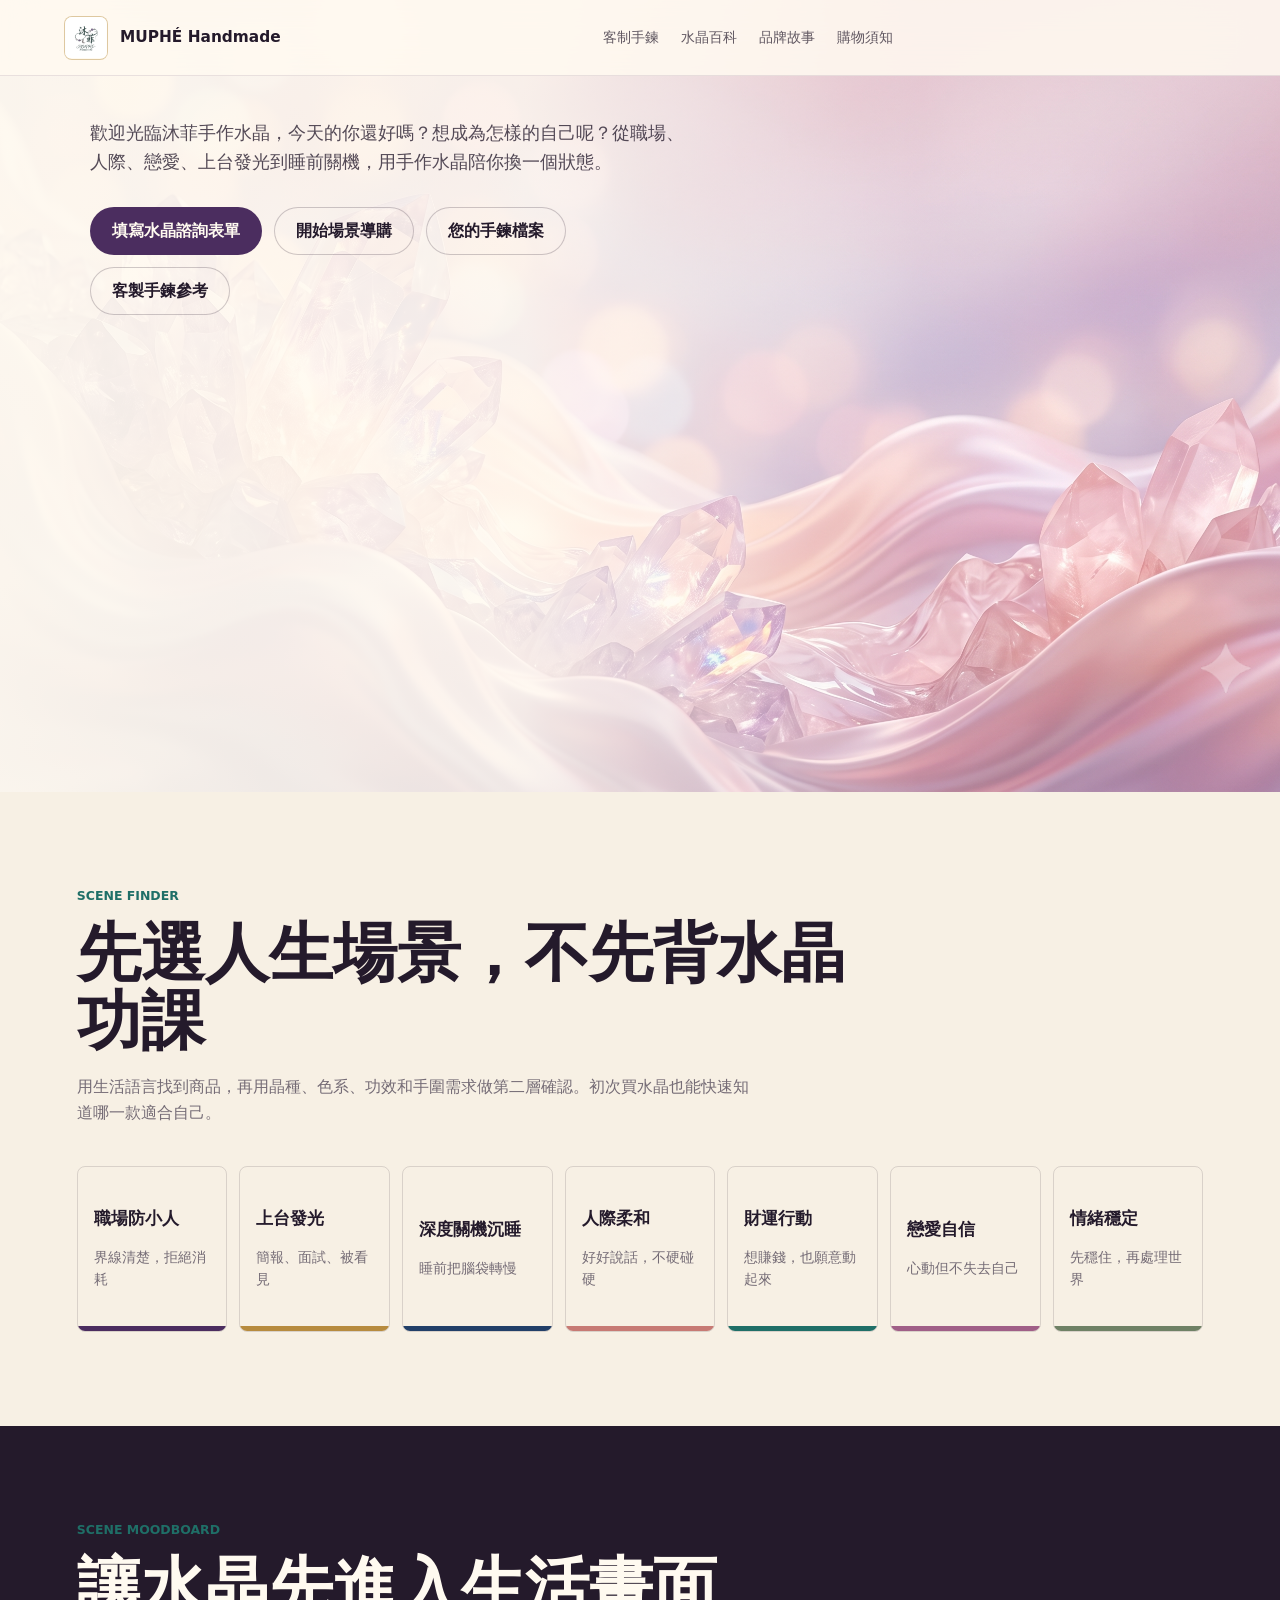
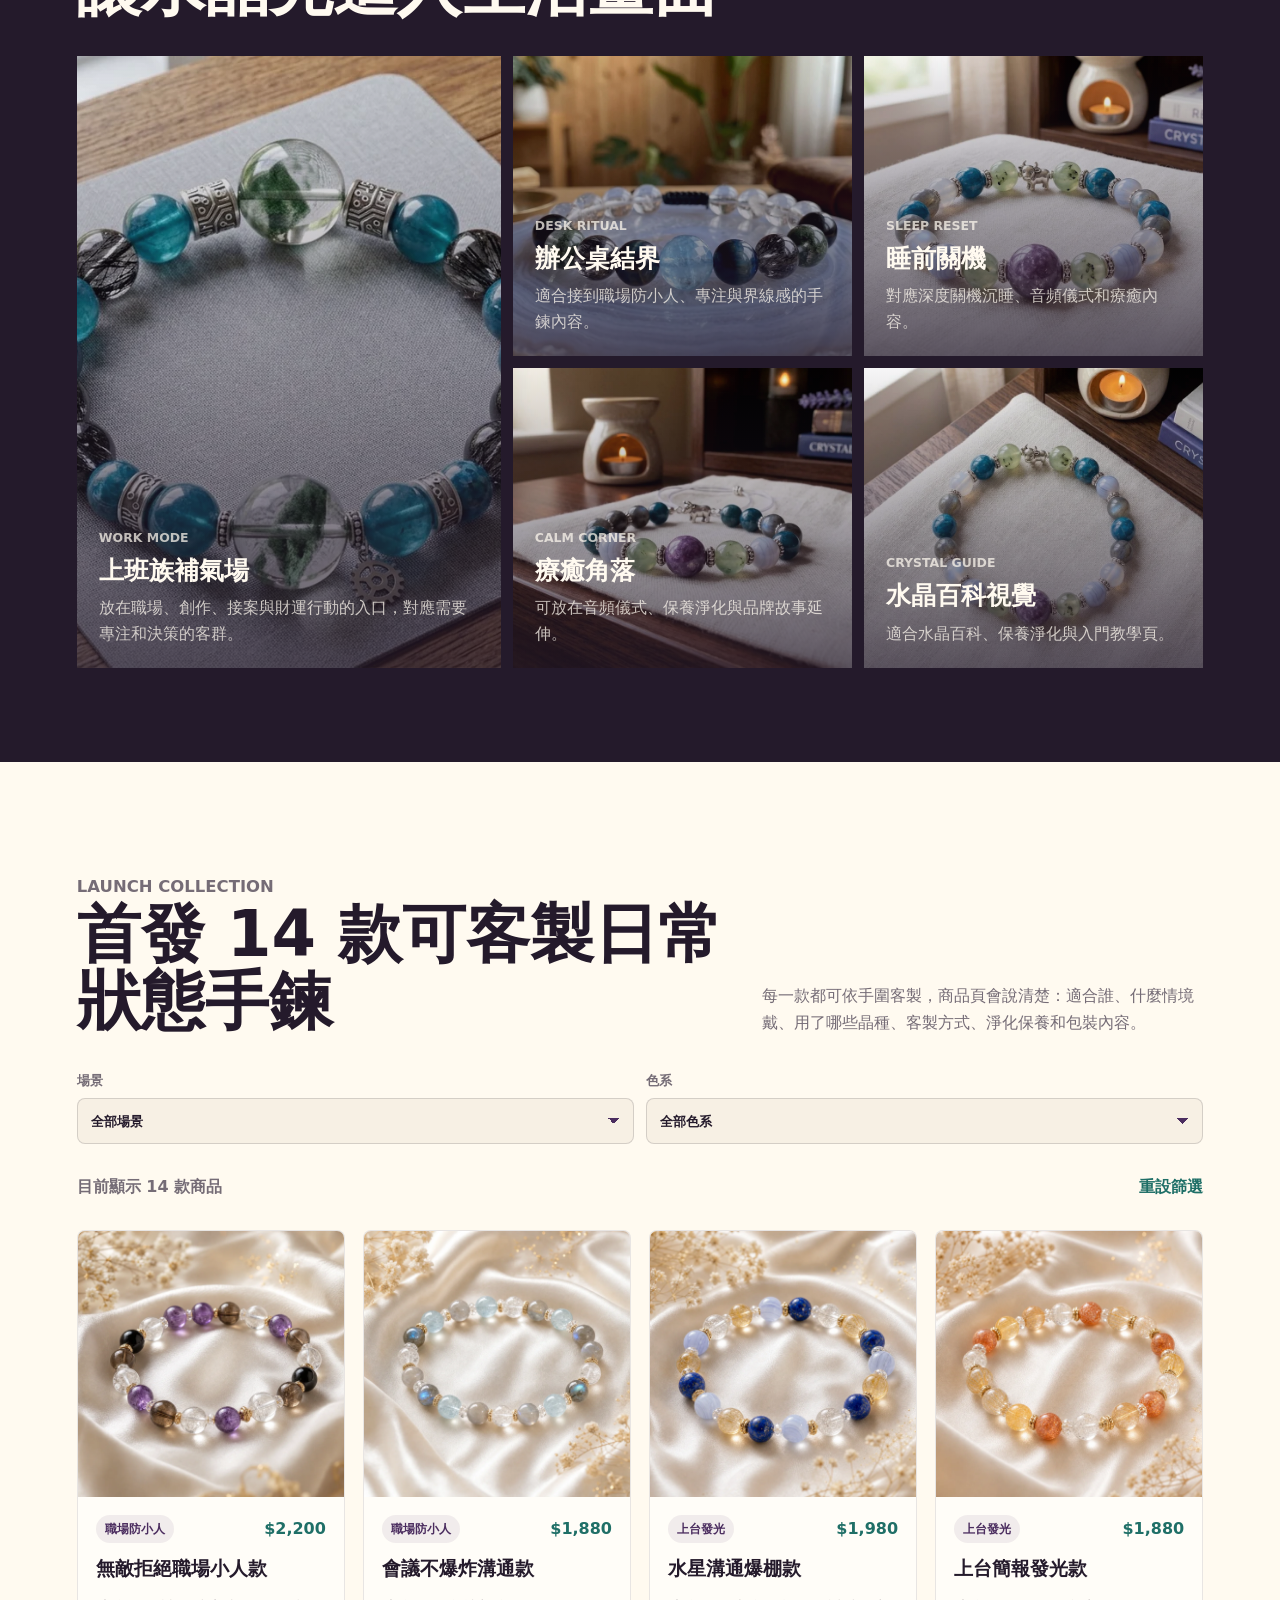
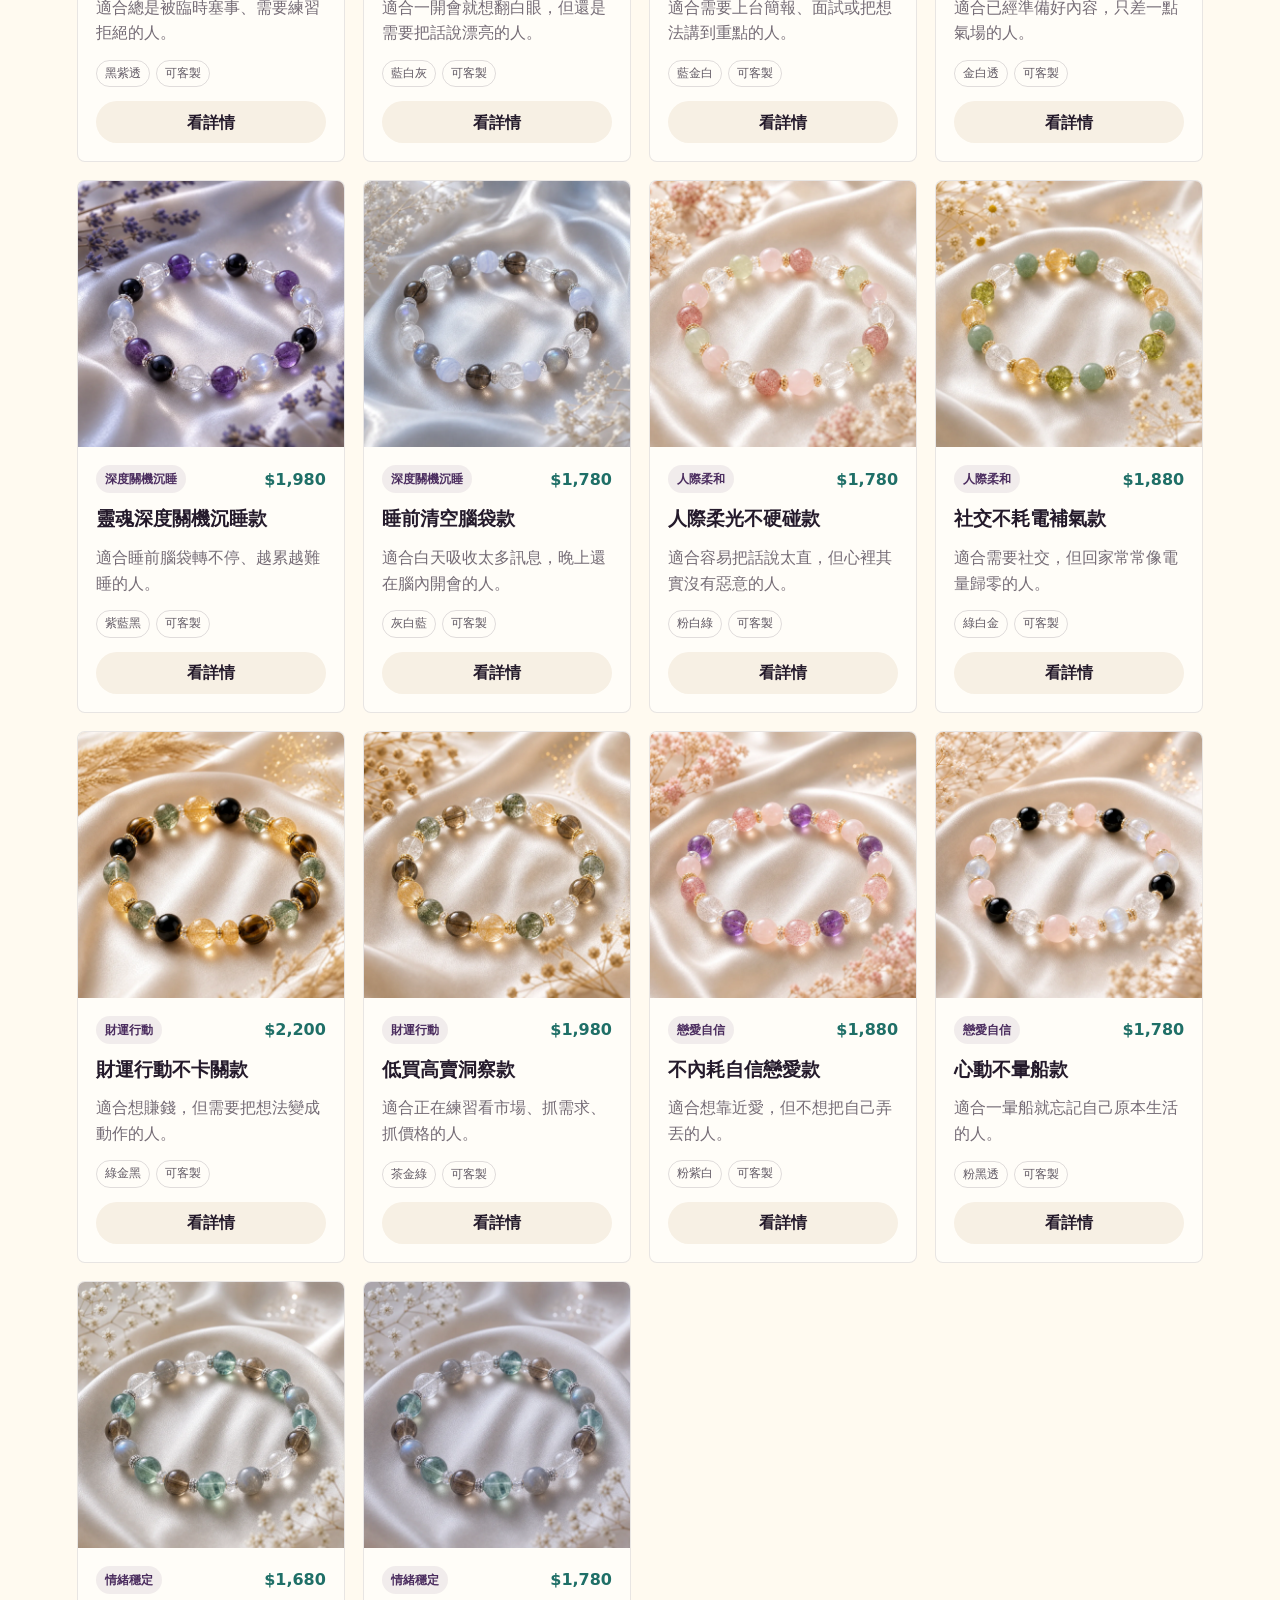
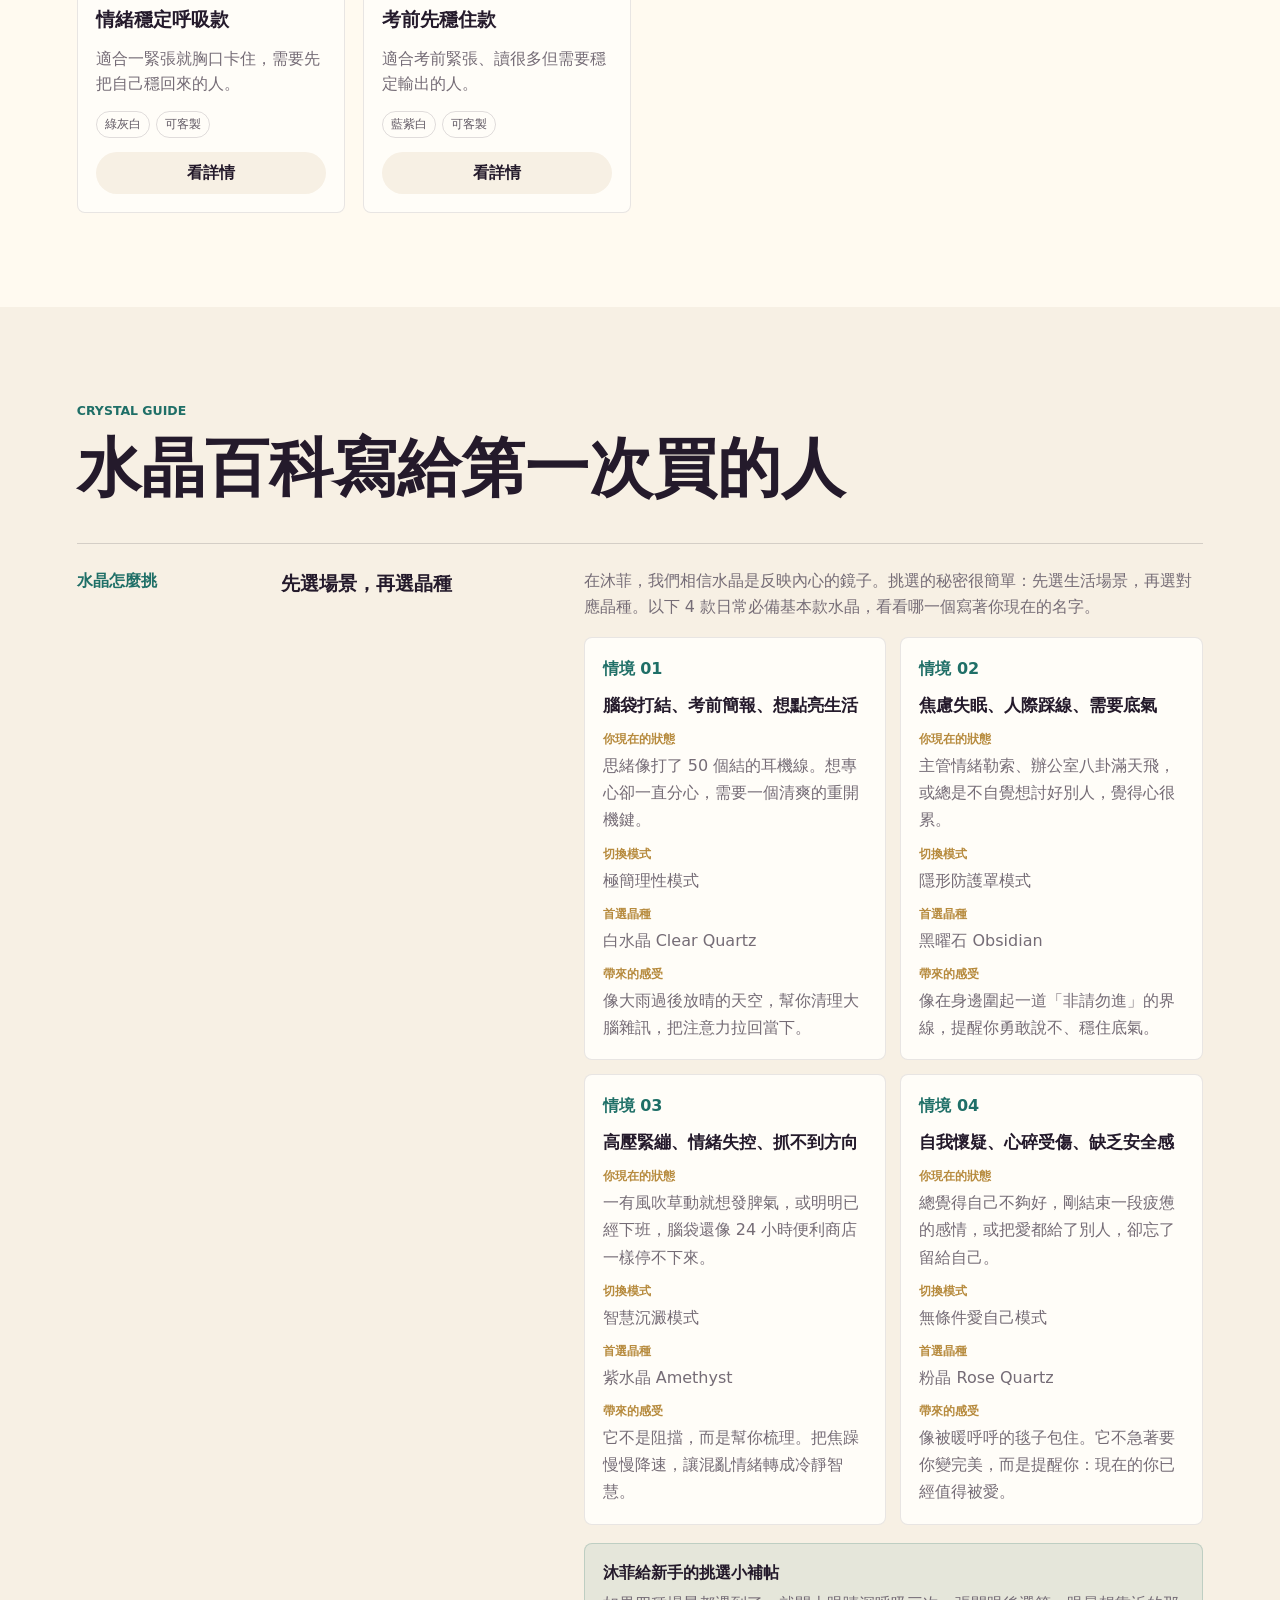
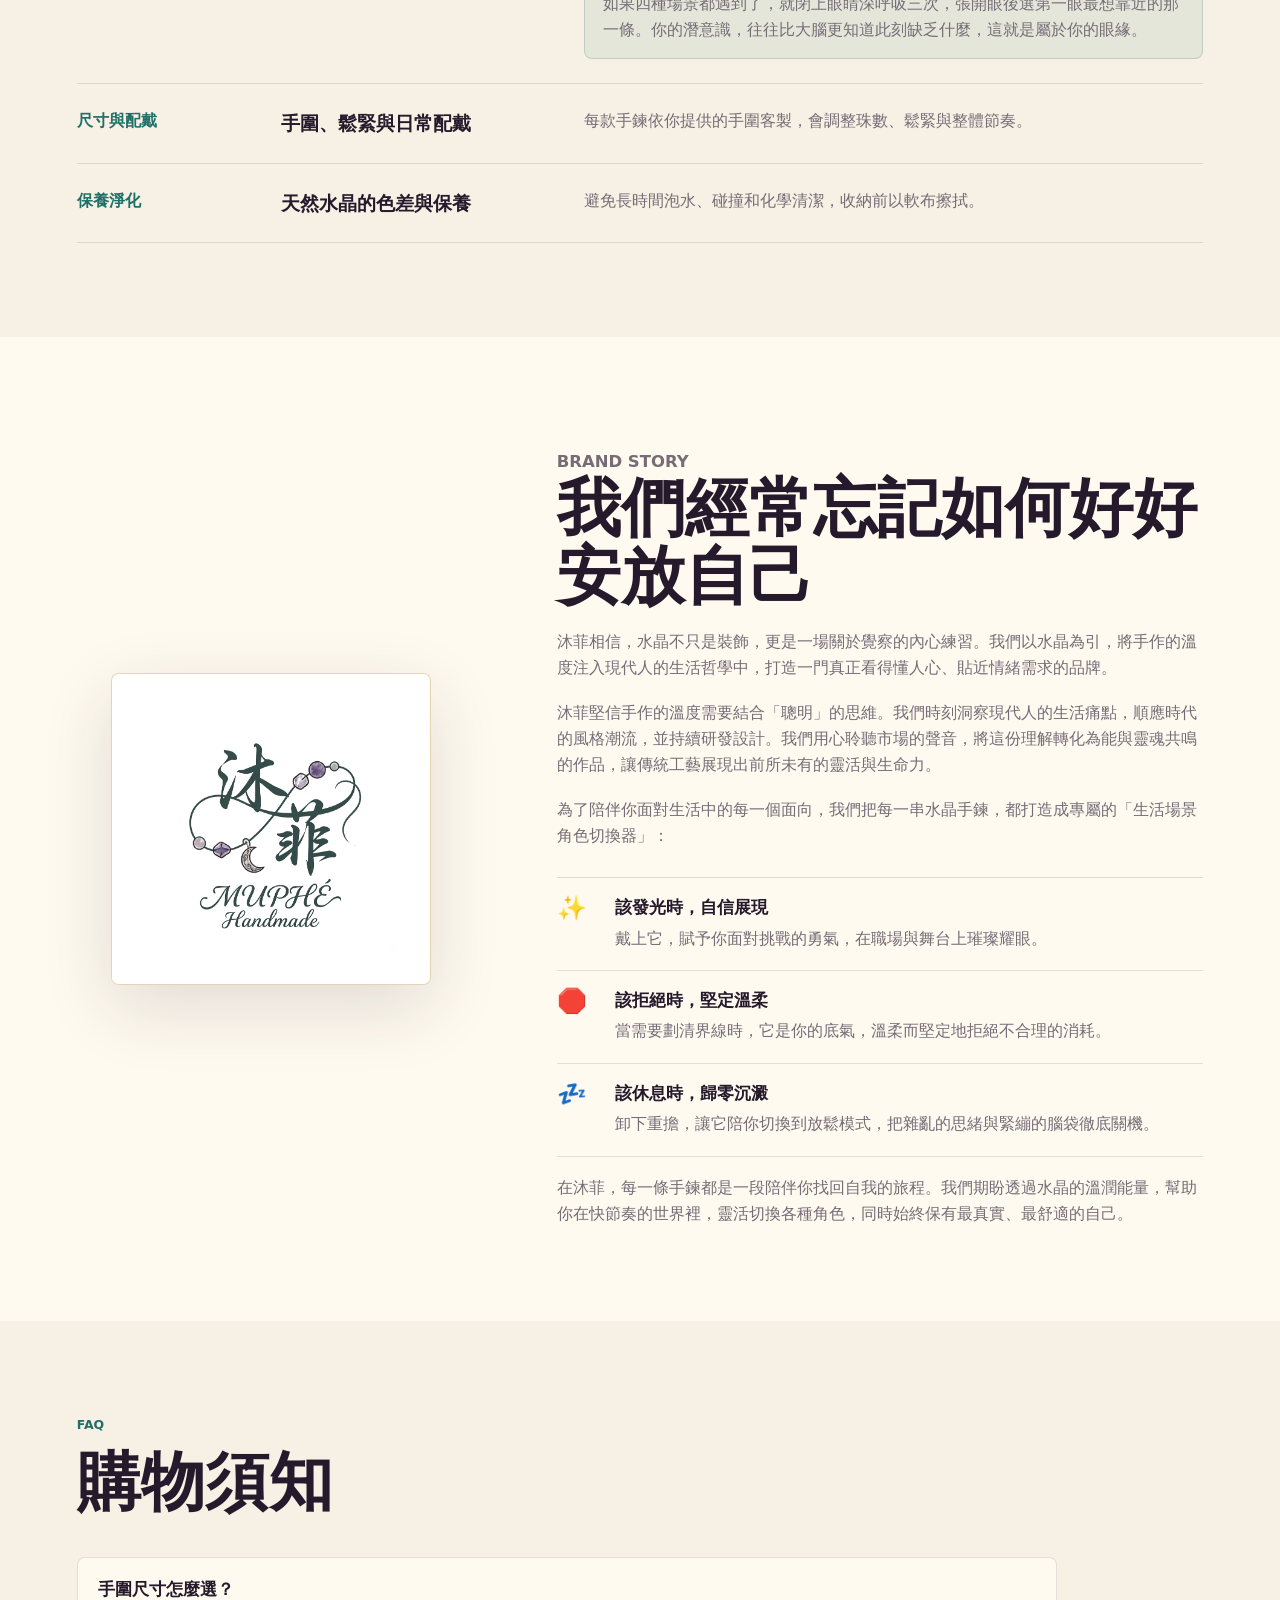
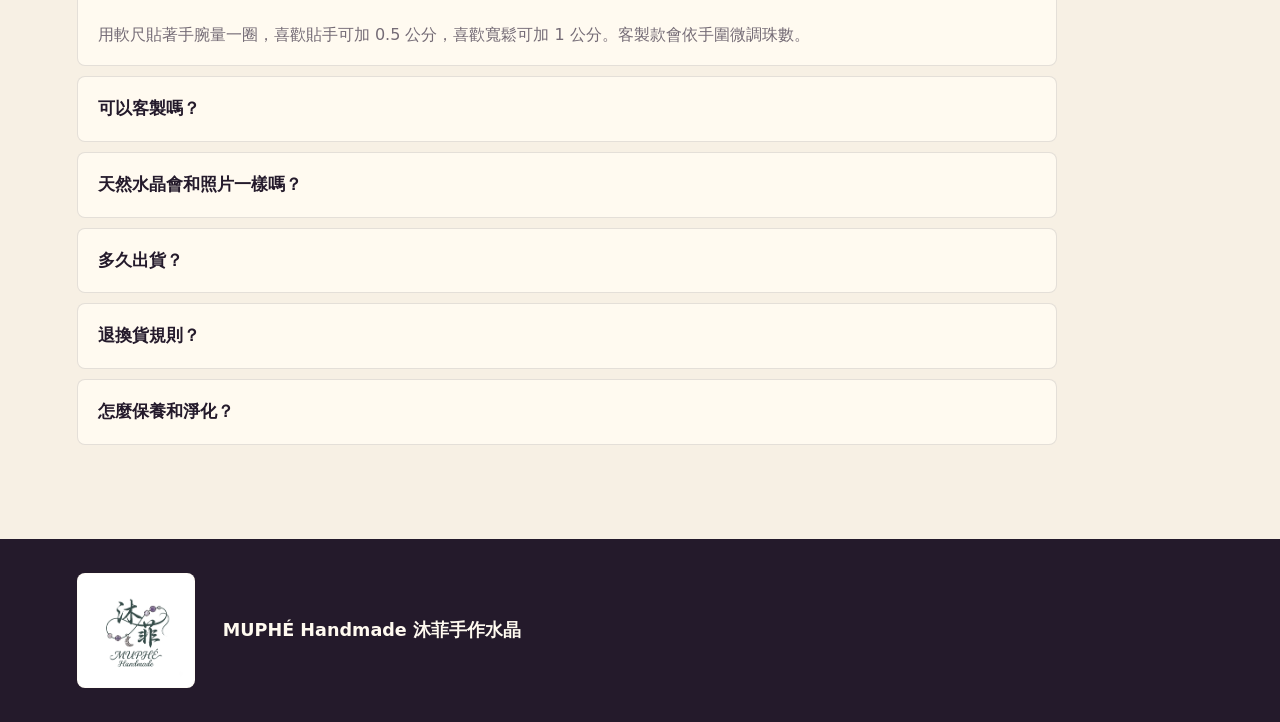
==== index.html @ 587873c0 "Normalize bracelet wording" ====
<!doctype html>
<html lang="zh-Hant">

<head>
  <meta charset="utf-8" />
  <meta name="viewport" content="width=device-width, initial-scale=1" />
  <title>沐菲 MUPHÉ Handmade｜場景角色水晶手作</title>
  <meta name="description" content="沐菲 MUPHÉ Handmade 以人生場景角色導購，販售可客製手作水晶手鍊。" />
  <link rel="icon" type="image/png" href="pic/muphe_logo.png" />
  <link rel="stylesheet" href="styles.css?v=hero-logo-bg-restored" />
</head>

<body>
  <header class="site-header" data-header>
    <a class="brand-lockup" href="#top" aria-label="回到首頁">
      <img src="pic/muphe_logo.png" alt="MUPHÉ Handmade 沐菲品牌標誌" />
      <span>
        <strong>MUPHÉ Handmade</strong>
      </span>
    </a>

    <nav class="desktop-nav" aria-label="主導覽">
      <a href="#shop">客制手鍊</a>
      <a href="#guide">水晶百科</a>
      <a href="#story">品牌故事</a>
      <a href="#faq">購物須知</a>
    </nav>

    <div class="header-actions">
      <button class="icon-button menu-toggle" type="button" aria-label="開啟選單" data-menu-toggle>
        <span></span>
        <span></span>
      </button>
      <button class="cart-button" type="button" data-cart-open hidden aria-hidden="true">
        <span class="cart-icon" aria-hidden="true">
          <svg viewBox="0 0 24 24" fill="none">
            <path d="M6.5 8h11l-1.1 10H7.6L6.5 8Z" stroke="currentColor" stroke-width="1.8" />
            <path d="M9 8a3 3 0 0 1 6 0" stroke="currentColor" stroke-width="1.8" />
          </svg>
        </span>
        <span>購物車</span>
        <b data-cart-count>0</b>
      </button>
    </div>
  </header>

  <div class="mobile-nav" data-mobile-nav aria-label="手機導覽">
    <a href="#scene">場景選水晶</a>
    <a href="#shop">客制手鍊</a>
    <a href="#guide">水晶百科</a>
    <a href="#story">品牌故事</a>
    <a href="#faq">購物須知</a>
  </div>

  <main id="top">
    <section class="hero" aria-label="首頁形象區塊">
      <div class="hero-content reveal">
        <p class="hero-copy">
          歡迎光臨沐菲手作水晶，今天的你還好嗎？想成為怎樣的自己呢？從職場、人際、戀愛、上台發光到睡前關機，用手作水晶陪你換一個狀態。
        </p>
        <div class="hero-actions">
          <a class="primary-link" href="crystal-survey/frontend/crystal-form.html" target="_blank" rel="noopener">
            填寫水晶諮詢表單
          </a>
          <div class="hero-secondary-actions">
            <a class="secondary-link" href="#scene">開始場景導購</a>
            <a class="secondary-link" href="bracelet.html">您的手鍊檔案</a>
          </div>
          <div class="hero-shop-action">
            <a class="secondary-link" href="#shop">客製手鍊參考</a>
          </div>
        </div>
      </div>
    </section>


    <section class="scene-section section-pad" id="scene">
      <div class="section-heading">
        <p class="eyebrow">Scene Finder</p>
        <h2>先選人生場景，不先背水晶功課</h2>
        <p>
          用生活語言找到商品，再用晶種、色系、功效和手圍需求做第二層確認。初次買水晶也能快速知道哪一款適合自己。
        </p>
      </div>
      <div class="scene-grid" data-scene-grid></div>
    </section>

    <section class="concept-section section-pad" id="concept">
      <div class="concept-heading">
        <div>
          <p class="eyebrow">Scene Moodboard</p>
          <h2>讓水晶先進入生活畫面</h2>
        </div>
      </div>
      <div class="concept-grid" aria-label="商品概念情境">
        <article class="concept-tile concept-feature">
          <img src="assets/concepts/work-tech.webp" alt="職場與創作情境中的水晶手鍊" loading="lazy" />
          <div>
            <span>Work Mode</span>
            <h3>上班族補氣場</h3>
            <p>放在職場、創作、接案與財運行動的入口，對應需要專注和決策的客群。</p>
          </div>
        </article>
        <article class="concept-tile">
          <img src="assets/concepts/desk-ritual.webp" alt="辦公桌情境中的職場防護水晶手鍊" loading="lazy" />
          <div>
            <span>Desk Ritual</span>
            <h3>辦公桌結界</h3>
            <p>適合接到職場防小人、專注與界線感的手鍊內容。</p>
          </div>
        </article>
        <article class="concept-tile">
          <img src="assets/concepts/sleep-close.webp" alt="睡前儀式中的水晶手鍊近景" loading="lazy" />
          <div>
            <span>Sleep Reset</span>
            <h3>睡前關機</h3>
            <p>對應深度關機沉睡、音頻儀式和療癒內容。</p>
          </div>
        </article>
        <article class="concept-tile">
          <img src="assets/concepts/sleep-wide.webp" alt="木桌與香氛燭光旁的睡前水晶手鍊" loading="lazy" />
          <div>
            <span>Calm Corner</span>
            <h3>療癒角落</h3>
            <p>可放在音頻儀式、保養淨化與品牌故事延伸。</p>
          </div>
        </article>
        <article class="concept-tile">
          <img src="assets/concepts/sleep-top.webp" alt="水晶智慧書本旁的睡前水晶手鍊俯拍" loading="lazy" />
          <div>
            <span>Crystal Guide</span>
            <h3>水晶百科視覺</h3>
            <p>適合水晶百科、保養淨化與入門教學頁。</p>
          </div>
        </article>
      </div>
    </section>

    <section class="shop-section section-pad" id="shop">
      <div class="shop-heading">
        <div>
          <p class="eyebrow">Launch Collection</p>
          <h2>首發 14 款可客製日常狀態手鍊</h2>
        </div>
        <p>
          每一款都可依手圍客製，商品頁會說清楚：適合誰、什麼情境戴、用了哪些晶種、客製方式、淨化保養和包裝內容。
        </p>
      </div>

      <div class="shop-controls" aria-label="商品篩選">
        <label>
          場景
          <select data-filter="scene">
            <option value="全部">全部場景</option>
          </select>
        </label>
        <label>
          色系
          <select data-filter="color">
            <option value="全部">全部色系</option>
          </select>
        </label>
      </div>

      <div class="result-row">
        <p data-result-count></p>
        <button type="button" class="text-button" data-reset-filters>重設篩選</button>
      </div>

      <div class="product-grid" data-product-grid></div>
    </section>

    <section class="guide-section section-pad" id="guide">
      <div class="section-heading">
        <p class="eyebrow">Crystal Guide</p>
        <h2>水晶百科寫給第一次買的人</h2>
      </div>
      <div class="guide-list">
        <article>
          <span>水晶怎麼挑</span>
          <h3>先選場景，再選晶種</h3>
          <div class="guide-picker">
            <p class="guide-intro">
              在沐菲，我們相信水晶是反映內心的鏡子。挑選的秘密很簡單：先選生活場景，再選對應晶種。以下 4 款日常必備基本款水晶，看看哪一個寫著你現在的名字。
            </p>
            <div class="guide-card-grid" aria-label="四款基本款水晶情境">
              <div class="guide-card">
                <p class="guide-card-kicker">情境 01</p>
                <h4>腦袋打結、考前簡報、想點亮生活</h4>
                <dl class="guide-card-facts">
                  <div>
                    <dt>你現在的狀態</dt>
                    <dd>思緒像打了 50 個結的耳機線。想專心卻一直分心，需要一個清爽的重開機鍵。</dd>
                  </div>
                  <div>
                    <dt>切換模式</dt>
                    <dd>極簡理性模式</dd>
                  </div>
                  <div>
                    <dt>首選晶種</dt>
                    <dd>白水晶 Clear Quartz</dd>
                  </div>
                  <div>
                    <dt>帶來的感受</dt>
                    <dd>像大雨過後放晴的天空，幫你清理大腦雜訊，把注意力拉回當下。</dd>
                  </div>
                </dl>
              </div>

              <div class="guide-card">
                <p class="guide-card-kicker">情境 02</p>
                <h4>焦慮失眠、人際踩線、需要底氣</h4>
                <dl class="guide-card-facts">
                  <div>
                    <dt>你現在的狀態</dt>
                    <dd>主管情緒勒索、辦公室八卦滿天飛，或總是不自覺想討好別人，覺得心很累。</dd>
                  </div>
                  <div>
                    <dt>切換模式</dt>
                    <dd>隱形防護罩模式</dd>
                  </div>
                  <div>
                    <dt>首選晶種</dt>
                    <dd>黑曜石 Obsidian</dd>
                  </div>
                  <div>
                    <dt>帶來的感受</dt>
                    <dd>像在身邊圍起一道「非請勿進」的界線，提醒你勇敢說不、穩住底氣。</dd>
                  </div>
                </dl>
              </div>

              <div class="guide-card">
                <p class="guide-card-kicker">情境 03</p>
                <h4>高壓緊繃、情緒失控、抓不到方向</h4>
                <dl class="guide-card-facts">
                  <div>
                    <dt>你現在的狀態</dt>
                    <dd>一有風吹草動就想發脾氣，或明明已經下班，腦袋還像 24 小時便利商店一樣停不下來。</dd>
                  </div>
                  <div>
                    <dt>切換模式</dt>
                    <dd>智慧沉澱模式</dd>
                  </div>
                  <div>
                    <dt>首選晶種</dt>
                    <dd>紫水晶 Amethyst</dd>
                  </div>
                  <div>
                    <dt>帶來的感受</dt>
                    <dd>它不是阻擋，而是幫你梳理。把焦躁慢慢降速，讓混亂情緒轉成冷靜智慧。</dd>
                  </div>
                </dl>
              </div>

              <div class="guide-card">
                <p class="guide-card-kicker">情境 04</p>
                <h4>自我懷疑、心碎受傷、缺乏安全感</h4>
                <dl class="guide-card-facts">
                  <div>
                    <dt>你現在的狀態</dt>
                    <dd>總覺得自己不夠好，剛結束一段疲憊的感情，或把愛都給了別人，卻忘了留給自己。</dd>
                  </div>
                  <div>
                    <dt>切換模式</dt>
                    <dd>無條件愛自己模式</dd>
                  </div>
                  <div>
                    <dt>首選晶種</dt>
                    <dd>粉晶 Rose Quartz</dd>
                  </div>
                  <div>
                    <dt>帶來的感受</dt>
                    <dd>像被暖呼呼的毯子包住。它不急著要你變完美，而是提醒你：現在的你已經值得被愛。</dd>
                  </div>
                </dl>
              </div>
            </div>
            <div class="guide-note">
              <strong>沐菲給新手的挑選小補帖</strong>
              <p>如果四種場景都遇到了，就閉上眼睛深呼吸三次，張開眼後選第一眼最想靠近的那一條。你的潛意識，往往比大腦更知道此刻缺乏什麼，這就是屬於你的眼緣。</p>
            </div>
          </div>
        </article>
        <article>
          <span>尺寸與配戴</span>
          <h3>手圍、鬆緊與日常配戴</h3>
          <p>每款手鍊依你提供的手圍客製，會調整珠數、鬆緊與整體節奏。</p>
        </article>
        <article>
          <span>保養淨化</span>
          <h3>天然水晶的色差與保養</h3>
          <p>避免長時間泡水、碰撞和化學清潔，收納前以軟布擦拭。</p>
        </article>
      </div>
    </section>

    <section class="story-section section-pad" id="story">
      <div class="story-mark">
        <img class="story-square-logo" src="pic/muphe_logo.png" alt="MUPHÉ Handmade 沐菲品牌標誌" loading="lazy" />
      </div>
      <div class="story-copy">
        <p class="eyebrow">Brand Story</p>
        <h2>我們經常忘記如何好好安放自己</h2>
        <p>
          沐菲相信，水晶不只是裝飾，更是一場關於覺察的內心練習。我們以水晶為引，將手作的溫度注入現代人的生活哲學中，打造一門真正看得懂人心、貼近情緒需求的品牌。
        </p>
        <p>
          沐菲堅信手作的溫度需要結合「聰明」的思維。我們時刻洞察現代人的生活痛點，順應時代的風格潮流，並持續研發設計。我們用心聆聽市場的聲音，將這份理解轉化為能與靈魂共鳴的作品，讓傳統工藝展現出前所未有的靈活與生命力。
        </p>
        <p>
          為了陪伴你面對生活中的每一個面向，我們把每一串水晶手鍊，都打造成專屬的「生活場景角色切換器」：
        </p>
        <div class="story-role-list" aria-label="生活場景角色切換器">
          <article>
            <span>✨</span>
            <div>
              <h3>該發光時，自信展現</h3>
              <p>戴上它，賦予你面對挑戰的勇氣，在職場與舞台上璀璨耀眼。</p>
            </div>
          </article>
          <article>
            <span>🛑</span>
            <div>
              <h3>該拒絕時，堅定溫柔</h3>
              <p>當需要劃清界線時，它是你的底氣，溫柔而堅定地拒絕不合理的消耗。</p>
            </div>
          </article>
          <article>
            <span>💤</span>
            <div>
              <h3>該休息時，歸零沉澱</h3>
              <p>卸下重擔，讓它陪你切換到放鬆模式，把雜亂的思緒與緊繃的腦袋徹底關機。</p>
            </div>
          </article>
        </div>
        <p>
          在沐菲，每一條手鍊都是一段陪伴你找回自我的旅程。我們期盼透過水晶的溫潤能量，幫助你在快節奏的世界裡，靈活切換各種角色，同時始終保有最真實、最舒適的自己。
        </p>
      </div>
    </section>

    <section class="faq-section section-pad" id="faq">
      <div class="section-heading">
        <p class="eyebrow">FAQ</p>
        <h2>購物須知</h2>
      </div>
      <div class="faq-list">
        <details open>
          <summary>手圍尺寸怎麼選？</summary>
          <p>用軟尺貼著手腕量一圈，喜歡貼手可加 0.5 公分，喜歡寬鬆可加 1 公分。客製款會依手圍微調珠數。</p>
        </details>
        <details>
          <summary>可以客製嗎？</summary>
          <p>所有手鍊皆可客製。可調整手圍、主色感與少量晶種，若變動太大會另外報價。</p>
        </details>
        <details>
          <summary>天然水晶會和照片一樣嗎？</summary>
          <p>天然水晶有雲霧、冰裂、礦缺與色差，每顆都不完全相同。商品照呈現的是整體風格與配色方向。</p>
        </details>
        <details>
          <summary>多久出貨？</summary>
          <p>一般客製手鍊約 3-7 個工作天製作寄出；若需特殊晶種或排單較滿，會先告知預估時間。</p>
        </details>
        <details>
          <summary>退換貨規則？</summary>
          <p>客製手圍、客製晶種與個人化調整商品不適用一般退換；若收到商品有瑕疵，請保留開箱影像協助處理。</p>
        </details>
        <details>
          <summary>怎麼保養和淨化？</summary>
          <p>日常以軟布擦拭，避免泡水、碰撞、香水與清潔劑。可用白水晶碎石、月光或靜置方式做溫和淨化。</p>
        </details>
      </div>
    </section>
  </main>

  <footer class="site-footer">
    <img class="footer-logo" src="pic/muphe_logo.png" alt="MUPHÉ Handmade 沐菲品牌標誌" loading="lazy" />
    <div>
      <strong>MUPHÉ Handmade 沐菲手作水晶</strong>
    </div>
  </footer>

  <aside class="drawer product-drawer" data-product-drawer aria-hidden="true" aria-label="商品詳情">
    <div class="drawer-panel">
      <button class="icon-button close-button" type="button" aria-label="關閉商品詳情" data-product-close>
        <span></span>
        <span></span>
      </button>
      <div data-product-detail></div>
    </div>
  </aside>

  <aside class="drawer cart-drawer" data-cart-drawer aria-hidden="true" aria-label="購物車" hidden>
    <div class="drawer-panel cart-panel">
      <button class="icon-button close-button" type="button" aria-label="關閉購物車" data-cart-close>
        <span></span>
        <span></span>
      </button>
      <h2>購物車</h2>
      <form class="order-form" data-order-form method="post">
        <input type="hidden" name="payload" data-order-payload />
        <input class="hp-field" type="text" name="website" tabindex="-1" autocomplete="off" aria-hidden="true" />

        <div class="cart-items" data-cart-items></div>
        <div class="cart-summary">
          <span>小計</span>
          <strong data-cart-total>NT$0</strong>
        </div>

        <div class="order-fields" aria-label="訂購人資料">
          <label class="order-field">
            姓名
            <input type="text" name="customerName" autocomplete="name" required />
          </label>
          <label class="order-field">
            聯絡方式
            <input type="text" name="customerContact" placeholder="LINE ID / 手機 / Email" required />
          </label>
          <label class="order-field">
            交付方式
            <select name="deliveryMethod" required>
              <option value="undecided">先與我確認</option>
              <option value="shipping">宅配 / 店到店</option>
              <option value="meetup">面交</option>
            </select>
          </label>
          <label class="order-field">
            地址或面交備註
            <textarea name="address" rows="3" placeholder="可先留空，店主後續會與您確認"></textarea>
          </label>
          <label class="order-field">
            訂單備註
            <textarea name="note" rows="3" placeholder="想調整色系、晶種或送禮需求都可以寫在這裡"></textarea>
          </label>
        </div>

        <p class="order-error" data-order-error hidden></p>
        <button class="checkout-button" type="submit" data-order-submit>送出訂單，等待店主聯繫</button>
        <p class="order-note">送出後不會立即付款。店主會依照商品、手圍與配送需求聯繫確認。</p>
      </form>
    </div>
  </aside>

  <script src="app.js?v=ritual-hidden"></script>
</body>

</html>
---- styles.css ----
:root {
  --ink: #241a2b;
  --muted: #756c76;
  --cream: #f7f0e4;
  --paper: #fffaf0;
  --stone: #e9deca;
  --plum: #4b2d5f;
  --teal: #1f6f67;
  --gold: #b78b3e;
  --rose: #c77a74;
  --shadow: 0 22px 70px rgba(36, 26, 43, 0.14);
  --radius: 8px;
  --header-height: 76px;
}

* {
  box-sizing: border-box;
}

html {
  scroll-behavior: smooth;
}

body {
  margin: 0;
  background: var(--cream);
  color: var(--ink);
  font-family:
    "Noto Sans TC",
    "PingFang TC",
    "Microsoft JhengHei",
    system-ui,
    sans-serif;
  line-height: 1.6;
}

body.drawer-open {
  overflow: hidden;
}

img {
  display: block;
  max-width: 100%;
}

a {
  color: inherit;
  text-decoration: none;
}

button,
select,
input,
textarea {
  font: inherit;
}

button {
  cursor: pointer;
}

.site-header {
  align-items: center;
  background: rgba(255, 250, 240, 0.86);
  backdrop-filter: blur(18px);
  border-bottom: 1px solid rgba(75, 45, 95, 0.12);
  display: flex;
  height: var(--header-height);
  justify-content: space-between;
  left: 0;
  padding: 0 max(20px, 5vw);
  position: fixed;
  right: 0;
  top: 0;
  z-index: 30;
}

.brand-lockup {
  align-items: center;
  display: inline-flex;
  gap: 12px;
  min-width: 0;
}

.brand-lockup img {
  background: var(--paper);
  border: 1px solid rgba(183, 139, 62, 0.45);
  border-radius: 8px;
  height: 44px;
  object-fit: contain;
  width: 44px;
}

.brand-lockup span {
  display: grid;
  line-height: 1.05;
}

.brand-lockup strong {
  font-size: 0.96rem;
  letter-spacing: 0;
  white-space: nowrap;
}

.brand-lockup small {
  color: var(--teal);
  font-size: 0.78rem;
  margin-top: 4px;
}

.desktop-nav {
  align-items: center;
  display: flex;
  gap: 22px;
  font-size: 0.9rem;
}

.desktop-nav a {
  color: rgba(36, 26, 43, 0.72);
  padding: 10px 0;
  transition: color 180ms ease;
}

.desktop-nav a:hover,
.desktop-nav a:focus-visible {
  color: var(--plum);
}

.header-actions {
  align-items: center;
  display: flex;
  gap: 10px;
}

.icon-button,
.cart-button,
.primary-link,
.secondary-link,
.text-button,
.product-card button,
.checkout-button,
.detail-add-button {
  border: 0;
}

.icon-button {
  align-items: center;
  background: transparent;
  color: var(--ink);
  display: inline-flex;
  height: 42px;
  justify-content: center;
  padding: 0;
  width: 42px;
}

.menu-toggle {
  display: none;
  flex-direction: column;
  gap: 7px;
}

.menu-toggle span,
.close-button span {
  background: currentColor;
  display: block;
  height: 2px;
  width: 22px;
}

.cart-button {
  align-items: center;
  background: var(--ink);
  border-radius: 999px;
  color: var(--paper);
  display: inline-flex;
  gap: 8px;
  height: 44px;
  padding: 0 8px 0 14px;
  transition:
    background 180ms ease,
    transform 180ms ease;
}

.cart-button[hidden],
.cart-drawer[hidden] {
  display: none !important;
}

.cart-button:hover {
  background: var(--plum);
  transform: translateY(-1px);
}

.cart-icon {
  height: 21px;
  width: 21px;
}

.cart-icon svg {
  height: 100%;
  width: 100%;
}

.cart-button b {
  align-items: center;
  background: var(--gold);
  border-radius: 50%;
  color: var(--ink);
  display: inline-flex;
  font-size: 0.76rem;
  height: 26px;
  justify-content: center;
  min-width: 26px;
  padding: 0 7px;
}

.mobile-nav {
  background: rgba(255, 250, 240, 0.97);
  border-bottom: 1px solid rgba(75, 45, 95, 0.12);
  display: none;
  left: 0;
  padding: 18px 22px 22px;
  position: fixed;
  right: 0;
  top: var(--header-height);
  z-index: 29;
}

.mobile-nav.is-open {
  display: grid;
  gap: 14px;
}

.mobile-nav a {
  border-bottom: 1px solid rgba(36, 26, 43, 0.1);
  font-weight: 700;
  padding: 10px 0;
}

.hero {
  align-items: flex-start;
  background:
    linear-gradient(
      90deg,
      rgba(255, 250, 240, 0.96) 0%,
      rgba(255, 250, 240, 0.86) 41%,
      rgba(255, 250, 240, 0.28) 72%,
      rgba(255, 250, 240, 0.18) 100%
    ),
    url("pic/LOGO_背景.png") center / cover;
  display: flex;
  min-height: 88svh;
  padding: calc(var(--header-height) + 42px) max(24px, 7vw) 54px;
}

.hero-content {
  max-width: 780px;
}

.eyebrow {
  color: var(--teal);
  font-size: 0.78rem;
  font-weight: 800;
  letter-spacing: 0;
  margin: 0 0 14px;
  text-transform: uppercase;
}

.hero h1 {
  font-family:
    Georgia,
    "Times New Roman",
    "Noto Serif TC",
    serif;
  font-size: clamp(4.8rem, 7.5vw, 7.1rem);
  letter-spacing: 0;
  line-height: 0.9;
  margin: 0;
  max-width: 100%;
  overflow-wrap: anywhere;
  text-wrap: balance;
}

.hero h1 span {
  color: var(--plum);
  display: block;
  font-family:
    "Noto Sans TC",
    "PingFang TC",
    system-ui,
    sans-serif;
  font-size: 2.75rem;
  font-weight: 800;
  line-height: 1.15;
  margin-top: 20px;
  max-width: 760px;
}

.hero-copy {
  color: rgba(36, 26, 43, 0.78);
  font-size: 1.15rem;
  margin: 0;
  max-width: 610px;
}

.hero-actions {
  align-items: center;
  display: flex;
  flex-wrap: wrap;
  gap: 12px;
  margin-top: 30px;
}

.primary-link,
.secondary-link {
  align-items: center;
  border-radius: 999px;
  display: inline-flex;
  font-weight: 800;
  justify-content: center;
  min-height: 48px;
  padding: 0 22px;
  transition:
    transform 180ms ease,
    background 180ms ease,
    color 180ms ease;
}

.hero-secondary-actions,
.hero-shop-action {
  display: flex;
  gap: 12px;
}

.hero-shop-action {
  flex-basis: 100%;
}

.primary-link {
  background: var(--plum);
  color: var(--paper);
}

.primary-link:hover {
  background: var(--teal);
  transform: translateY(-1px);
}

.secondary-link {
  box-shadow: inset 0 0 0 1px rgba(36, 26, 43, 0.22);
  color: var(--ink);
}

.secondary-link:hover {
  background: rgba(255, 250, 240, 0.66);
  transform: translateY(-1px);
}

.intro-strip {
  align-items: center;
  background: var(--ink);
  color: var(--paper);
  display: flex;
  gap: 24px;
  justify-content: center;
  min-height: 76px;
  padding: 16px max(22px, 5vw);
}

.intro-strip p {
  font-size: 1.28rem;
  font-weight: 800;
  margin: 0 auto 0 0;
}

.intro-strip span {
  color: rgba(255, 250, 240, 0.7);
  font-size: 0.92rem;
  white-space: nowrap;
}

.section-pad {
  padding: 94px max(22px, 6vw);
}

.section-heading {
  margin-bottom: 40px;
  max-width: 820px;
}

.section-heading h2,
.shop-heading h2,
.ritual-copy h2,
.story-copy h2 {
  font-size: 4rem;
  letter-spacing: 0;
  line-height: 1.06;
  margin: 0;
}

.section-heading p:last-child,
.shop-heading p,
.ritual-copy > p,
.story-copy p {
  color: var(--muted);
  font-size: 1.03rem;
  margin: 18px 0 0;
  max-width: 680px;
}

.scene-grid {
  display: grid;
  gap: 12px;
  grid-template-columns: repeat(7, minmax(118px, 1fr));
}

.scene-tile {
  background: transparent;
  border: 1px solid rgba(36, 26, 43, 0.14);
  border-radius: var(--radius);
  color: var(--ink);
  min-height: 166px;
  overflow: hidden;
  padding: 16px;
  position: relative;
  text-align: left;
  transition:
    border-color 180ms ease,
    color 180ms ease,
    transform 180ms ease;
}

.scene-tile::before {
  background: var(--scene-color);
  bottom: 0;
  content: "";
  height: 5px;
  left: 0;
  position: absolute;
  right: 0;
}

.scene-tile:hover,
.scene-tile.is-active {
  border-color: var(--scene-color);
  color: var(--scene-color);
  transform: translateY(-3px);
}

.scene-tile strong {
  display: block;
  font-size: 1.04rem;
  line-height: 1.25;
}

.scene-tile span {
  color: var(--muted);
  display: block;
  font-size: 0.86rem;
  margin-top: 16px;
}

.concept-section {
  background: var(--ink);
  color: var(--paper);
}

.concept-heading {
  align-items: end;
  display: grid;
  gap: 24px;
  grid-template-columns: minmax(0, 1fr) minmax(280px, 0.62fr);
  margin-bottom: 34px;
}

.concept-heading h2 {
  font-size: 4rem;
  letter-spacing: 0;
  line-height: 1.06;
  margin: 0;
}

.concept-heading p:last-child {
  color: rgba(255, 250, 240, 0.72);
  margin: 0;
}

.concept-grid {
  display: grid;
  gap: 12px;
  grid-template-columns: 1.25fr 1fr 1fr;
}

.concept-tile {
  min-height: 300px;
  overflow: hidden;
  position: relative;
}

.concept-feature {
  grid-row: span 2;
  min-height: 612px;
}

.concept-tile img {
  height: 100%;
  inset: 0;
  object-fit: cover;
  position: absolute;
  transition: transform 420ms ease;
  width: 100%;
}

.concept-tile::after {
  background: linear-gradient(180deg, rgba(36, 26, 43, 0.04), rgba(36, 26, 43, 0.72));
  content: "";
  inset: 0;
  position: absolute;
}

.concept-tile:hover img {
  transform: scale(1.035);
}

.concept-tile div {
  bottom: 0;
  left: 0;
  padding: 22px;
  position: absolute;
  right: 0;
  z-index: 1;
}

.concept-tile span {
  color: rgba(255, 250, 240, 0.72);
  display: block;
  font-size: 0.78rem;
  font-weight: 900;
  margin-bottom: 8px;
  text-transform: uppercase;
}

.concept-tile h3 {
  font-size: 1.55rem;
  line-height: 1.18;
  margin: 0;
}

.concept-tile p {
  color: rgba(255, 250, 240, 0.74);
  margin: 10px 0 0;
}

.shop-section {
  background: var(--paper);
}

.shop-heading {
  align-items: end;
  display: grid;
  gap: 24px;
  grid-template-columns: minmax(0, 1.2fr) minmax(280px, 0.8fr);
  margin-bottom: 34px;
}

.shop-controls {
  align-items: end;
  display: grid;
  gap: 12px;
  grid-template-columns: repeat(2, minmax(150px, 1fr));
}

.shop-controls label {
  color: var(--muted);
  display: grid;
  font-size: 0.83rem;
  font-weight: 800;
  gap: 7px;
}

.shop-controls select {
  appearance: none;
  background:
    linear-gradient(45deg, transparent 50%, var(--plum) 50%) calc(100% - 19px) 19px / 6px 6px no-repeat,
    linear-gradient(135deg, var(--plum) 50%, transparent 50%) calc(100% - 13px) 19px / 6px 6px no-repeat,
    var(--cream);
  border: 1px solid rgba(36, 26, 43, 0.16);
  border-radius: var(--radius);
  color: var(--ink);
  min-height: 46px;
  padding: 0 38px 0 13px;
}

.result-row {
  align-items: center;
  display: flex;
  justify-content: space-between;
  margin: 22px 0;
}

.result-row p {
  color: var(--muted);
  font-weight: 700;
  margin: 0;
}

.text-button {
  background: transparent;
  color: var(--teal);
  font-weight: 800;
  padding: 8px 0;
}

.product-grid {
  display: grid;
  gap: 18px;
  grid-template-columns: repeat(4, minmax(0, 1fr));
}

.product-card {
  background: #fffdf8;
  border: 1px solid rgba(36, 26, 43, 0.1);
  border-radius: var(--radius);
  display: grid;
  grid-template-rows: auto 1fr;
  min-height: 100%;
  overflow: hidden;
  transition:
    box-shadow 180ms ease,
    transform 180ms ease;
}

.product-card:hover {
  box-shadow: var(--shadow);
  transform: translateY(-4px);
}

.product-visual {
  aspect-ratio: 1;
  background: var(--stone);
  overflow: hidden;
  position: relative;
}

.product-photo,
.detail-product-photo {
  height: 100%;
  object-fit: cover;
  transition: transform 360ms ease;
  width: 100%;
}

.product-card:hover .product-photo {
  transform: scale(1.035);
}

.product-body {
  display: grid;
  gap: 14px;
  padding: 18px;
}

.product-meta {
  align-items: center;
  display: flex;
  gap: 8px;
  justify-content: space-between;
}

.product-scene {
  background: rgba(75, 45, 95, 0.08);
  border-radius: 999px;
  color: var(--plum);
  font-size: 0.78rem;
  font-weight: 800;
  padding: 4px 9px;
}

.product-price {
  color: var(--teal);
  font-weight: 900;
}

.product-card h3 {
  font-size: 1.18rem;
  line-height: 1.25;
  margin: 0;
}

.product-card p {
  color: var(--muted);
  margin: 0;
}

.product-tags {
  display: flex;
  flex-wrap: wrap;
  gap: 6px;
}

.product-tags span {
  border: 1px solid rgba(36, 26, 43, 0.14);
  border-radius: 999px;
  color: rgba(36, 26, 43, 0.72);
  font-size: 0.76rem;
  padding: 3px 8px;
}

.product-actions {
  display: grid;
  gap: 8px;
  grid-template-columns: 1fr 1fr;
  margin-top: auto;
}

.product-actions-single {
  grid-template-columns: 1fr;
}

.product-actions button {
  border-radius: 999px;
  font-weight: 800;
  min-height: 42px;
  transition:
    background 180ms ease,
    color 180ms ease;
}

.quick-view-button {
  background: var(--cream);
  color: var(--ink);
}

.quick-view-button:hover {
  background: var(--stone);
}

.add-button,
.detail-add-button,
.checkout-button {
  background: var(--teal);
  color: var(--paper);
}

.add-button:hover,
.detail-add-button:hover,
.checkout-button:hover {
  background: var(--plum);
}

.ritual-section {
  align-items: center;
  display: grid;
  gap: min(7vw, 80px);
  grid-template-columns: minmax(260px, 0.88fr) minmax(0, 1.12fr);
}

.ritual-media {
  min-height: 560px;
  overflow: hidden;
  position: sticky;
  top: 104px;
}

.ritual-media img {
  height: 100%;
  object-fit: cover;
  position: absolute;
  width: 100%;
}

.ritual-copy {
  max-width: 780px;
}

.consult-actions {
  display: flex;
  flex-wrap: wrap;
  gap: 12px;
  margin-top: 26px;
}

.ritual-list {
  border-top: 1px solid rgba(36, 26, 43, 0.14);
  margin-top: 36px;
}

.ritual-list article {
  display: grid;
  gap: 18px;
  grid-template-columns: 48px minmax(140px, 0.45fr) 1fr;
  padding: 24px 0;
}

.ritual-list article + article {
  border-top: 1px solid rgba(36, 26, 43, 0.1);
}

.ritual-list span {
  color: var(--gold);
  font-weight: 900;
}

.ritual-list h3,
.guide-list h3 {
  font-size: 1.18rem;
  margin: 0;
}

.ritual-list p,
.guide-list p {
  color: var(--muted);
  margin: 0;
}

.guide-list {
  border-top: 1px solid rgba(36, 26, 43, 0.16);
}

.guide-list article {
  align-items: start;
  border-bottom: 1px solid rgba(36, 26, 43, 0.12);
  display: grid;
  gap: 24px;
  grid-template-columns: 180px minmax(190px, 0.45fr) 1fr;
  padding: 24px 0;
}

.guide-list span {
  color: var(--teal);
  font-weight: 900;
}

.guide-steps {
  color: var(--muted);
  display: grid;
  gap: 14px;
  list-style: none;
  margin: 0;
  padding: 0;
}

.guide-steps li {
  border-bottom: 1px solid rgba(36, 26, 43, 0.1);
  display: grid;
  gap: 5px;
  padding-bottom: 14px;
}

.guide-steps li:last-child {
  border-bottom: 0;
  padding-bottom: 0;
}

.guide-steps strong {
  color: var(--ink);
  display: block;
  line-height: 1.35;
}

.guide-steps span {
  color: var(--muted);
  font-weight: 600;
  line-height: 1.75;
}

.guide-picker {
  display: grid;
  gap: 18px;
}

.guide-intro {
  max-width: 780px;
}

.guide-card-grid {
  display: grid;
  gap: 14px;
  grid-template-columns: repeat(2, minmax(0, 1fr));
}

.guide-card {
  background: #fffdf8;
  border: 1px solid rgba(36, 26, 43, 0.1);
  border-radius: var(--radius);
  display: grid;
  gap: 12px;
  padding: 18px;
}

.guide-card-kicker {
  color: var(--teal) !important;
  font-weight: 900;
  margin: 0;
}

.guide-card h4 {
  font-size: 1.08rem;
  line-height: 1.35;
  margin: 0;
}

.guide-card-facts {
  display: grid;
  gap: 10px;
  margin: 0;
}

.guide-card-facts div {
  display: grid;
  gap: 3px;
}

.guide-card-facts dt {
  color: var(--gold);
  font-size: 0.78rem;
  font-weight: 900;
}

.guide-card-facts dd {
  color: var(--muted);
  line-height: 1.7;
  margin: 0;
}

.guide-note {
  background: rgba(31, 111, 103, 0.08);
  border: 1px solid rgba(31, 111, 103, 0.2);
  border-radius: var(--radius);
  padding: 16px 18px;
}

.guide-note strong {
  display: block;
  margin-bottom: 6px;
}

.guide-note p {
  margin: 0;
}

.story-section {
  align-items: center;
  background: var(--paper);
  display: grid;
  gap: min(8vw, 92px);
  grid-template-columns: minmax(220px, 0.75fr) minmax(0, 1.25fr);
}

.story-mark {
  align-items: center;
  display: grid;
  gap: 16px;
  justify-content: center;
  justify-items: center;
}

.story-mark img {
  border: 1px solid rgba(183, 139, 62, 0.35);
  box-shadow: var(--shadow);
}

.story-square-logo {
  background: var(--paper);
  border-radius: var(--radius);
  width: min(100%, 320px);
}

.story-role-list {
  border-top: 1px solid rgba(36, 26, 43, 0.14);
  display: grid;
  margin-top: 28px;
  max-width: 720px;
}

.story-role-list article {
  align-items: start;
  border-bottom: 1px solid rgba(36, 26, 43, 0.12);
  display: grid;
  gap: 16px;
  grid-template-columns: 42px minmax(0, 1fr);
  padding: 18px 0;
}

.story-role-list span {
  font-size: 1.5rem;
  line-height: 1;
}

.story-role-list h3 {
  font-size: 1.08rem;
  line-height: 1.35;
  margin: 0;
}

.story-role-list p {
  margin-top: 6px;
}

.faq-list {
  display: grid;
  gap: 10px;
  max-width: 980px;
}

details {
  background: var(--paper);
  border: 1px solid rgba(36, 26, 43, 0.12);
  border-radius: var(--radius);
  padding: 0 20px;
}

summary {
  cursor: pointer;
  font-size: 1.08rem;
  font-weight: 900;
  list-style: none;
  padding: 18px 0;
}

summary::-webkit-details-marker {
  display: none;
}

details p {
  color: var(--muted);
  margin: 0;
  padding: 0 0 18px;
}

.site-footer {
  align-items: center;
  background: var(--ink);
  color: var(--paper);
  display: grid;
  gap: 28px;
  grid-template-columns: 118px 1fr;
  padding: 34px max(22px, 6vw);
}

.footer-logo {
  background: var(--paper);
  border: 1px solid rgba(255, 255, 255, 0.35);
  border-radius: var(--radius);
  width: 118px;
}

.site-footer strong {
  display: block;
  font-size: 1.1rem;
}

.site-footer p {
  color: rgba(255, 250, 240, 0.68);
  margin: 6px 0 0;
  max-width: 560px;
}

.drawer {
  background: rgba(36, 26, 43, 0.34);
  display: none;
  inset: 0;
  justify-content: flex-end;
  position: fixed;
  z-index: 60;
}

.drawer.is-open {
  display: flex;
}

.drawer-panel {
  background: var(--paper);
  box-shadow: -20px 0 80px rgba(36, 26, 43, 0.26);
  height: 100%;
  max-width: 620px;
  overflow: auto;
  padding: 30px;
  position: relative;
  width: min(100%, 620px);
}

.close-button {
  position: absolute;
  right: 18px;
  top: 18px;
}

.close-button span:first-child {
  position: absolute;
  transform: rotate(45deg);
}

.close-button span:last-child {
  position: absolute;
  transform: rotate(-45deg);
}

.detail-visual {
  background: var(--stone);
  border-radius: var(--radius);
  aspect-ratio: 1;
  overflow: hidden;
}

.detail-content {
  padding-top: 24px;
}

.detail-content h2,
.cart-panel h2 {
  font-size: 2.2rem;
  line-height: 1.1;
  margin: 0 52px 10px 0;
}

.detail-content .price-line {
  color: var(--teal);
  font-size: 1.45rem;
  font-weight: 900;
  margin: 0 0 18px;
}

.detail-grid {
  display: grid;
  gap: 10px;
}

.detail-row {
  border-top: 1px solid rgba(36, 26, 43, 0.12);
  display: grid;
  gap: 14px;
  grid-template-columns: 130px 1fr;
  padding: 15px 0;
}

.detail-row strong {
  color: var(--plum);
}

.detail-row p {
  color: var(--muted);
  margin: 0;
}

.detail-add-button,
.checkout-button {
  border-radius: 999px;
  font-weight: 900;
  min-height: 52px;
  padding: 0 22px;
  width: 100%;
}

.cart-panel {
  max-width: 520px;
}

.cart-items {
  display: grid;
  gap: 12px;
  margin-top: 24px;
}

.cart-empty {
  background: var(--cream);
  border-radius: var(--radius);
  color: var(--muted);
  padding: 18px;
}

.cart-item {
  align-items: start;
  border-bottom: 1px solid rgba(36, 26, 43, 0.12);
  display: grid;
  gap: 12px;
  grid-template-columns: 1fr auto;
  padding: 0 0 14px;
}

.cart-item-main {
  display: grid;
  gap: 7px;
}

.cart-item strong {
  display: block;
}

.cart-item span {
  color: var(--muted);
  display: block;
  font-size: 0.9rem;
  margin-top: 4px;
}

.cart-item label {
  align-items: center;
  color: var(--muted);
  display: flex;
  flex-wrap: wrap;
  font-size: 0.82rem;
  font-weight: 800;
  gap: 7px;
}

.cart-item input {
  background: #fffdf8;
  border: 1px solid rgba(36, 26, 43, 0.16);
  border-radius: var(--radius);
  color: var(--ink);
  min-height: 34px;
  padding: 0 8px;
  width: 88px;
}

.qty-controls {
  align-items: center;
  display: flex;
  gap: 9px;
}

.qty-controls button {
  background: var(--cream);
  border: 1px solid rgba(36, 26, 43, 0.16);
  border-radius: 50%;
  height: 32px;
  width: 32px;
}

.cart-summary {
  align-items: center;
  border-top: 2px solid rgba(36, 26, 43, 0.18);
  display: flex;
  justify-content: space-between;
  margin: 24px 0 14px;
  padding-top: 18px;
}

.cart-summary strong {
  color: var(--teal);
  font-size: 1.4rem;
}

.order-fields {
  border-top: 1px solid rgba(36, 26, 43, 0.12);
  display: grid;
  gap: 12px;
  margin-top: 18px;
  padding-top: 18px;
}

.order-field {
  color: var(--muted);
  display: grid;
  font-size: 0.84rem;
  font-weight: 900;
  gap: 7px;
}

.order-field input,
.order-field select,
.order-field textarea {
  background: #fffdf8;
  border: 1px solid rgba(36, 26, 43, 0.16);
  border-radius: var(--radius);
  color: var(--ink);
  min-height: 46px;
  padding: 10px 12px;
  resize: vertical;
  width: 100%;
}

.order-field input:focus,
.order-field select:focus,
.order-field textarea:focus,
.cart-item input:focus {
  border-color: var(--teal);
  outline: 3px solid rgba(31, 111, 103, 0.14);
}

.order-error {
  background: rgba(199, 122, 116, 0.12);
  border: 1px solid rgba(199, 122, 116, 0.34);
  border-radius: var(--radius);
  color: #8b403b;
  font-size: 0.9rem;
  font-weight: 800;
  margin: 16px 0 0;
  padding: 12px;
}

.checkout-button:disabled {
  background: rgba(36, 26, 43, 0.2);
  color: rgba(36, 26, 43, 0.48);
  cursor: not-allowed;
}

.order-note {
  color: var(--muted);
  font-size: 0.88rem;
  margin: 14px 0 0;
}

.hp-field {
  height: 1px;
  left: -9999px;
  opacity: 0;
  position: absolute;
  top: auto;
  width: 1px;
}

.reveal {
  animation: fadeUp 760ms ease both;
}

@keyframes fadeUp {
  from {
    opacity: 0;
    transform: translateY(18px);
  }

  to {
    opacity: 1;
    transform: translateY(0);
  }
}

@media (max-width: 1180px) {
  .hero h1 {
    font-size: clamp(4.2rem, 8vw, 6rem);
  }

  .hero h1 span {
    font-size: 2.35rem;
  }

  .section-heading h2,
  .shop-heading h2,
  .concept-heading h2,
  .ritual-copy h2,
  .story-copy h2 {
    font-size: 3.4rem;
  }

  .desktop-nav {
    display: none;
  }

  .menu-toggle {
    display: inline-flex;
  }

  .scene-grid {
    grid-template-columns: repeat(4, minmax(0, 1fr));
  }

  .product-grid {
    grid-template-columns: repeat(3, minmax(0, 1fr));
  }
}

@media (max-width: 900px) {
  .hero h1 {
    font-size: clamp(3.3rem, 10vw, 4.7rem);
  }

  .hero h1 span {
    font-size: 2.05rem;
  }

  .section-heading h2,
  .shop-heading h2,
  .concept-heading h2,
  .ritual-copy h2,
  .story-copy h2 {
    font-size: 2.8rem;
  }

  .hero {
    background:
      linear-gradient(
        180deg,
        rgba(255, 250, 240, 0.98) 0%,
        rgba(255, 250, 240, 0.91) 56%,
        rgba(255, 250, 240, 0.3) 100%
      ),
      url("pic/LOGO_背景.png") center bottom / cover;
    min-height: 88svh;
  }

  .intro-strip,
  .shop-heading,
  .concept-heading,
  .ritual-section,
  .story-section {
    display: grid;
    grid-template-columns: 1fr;
  }

  .intro-strip {
    justify-items: start;
  }

  .intro-strip p {
    margin-right: 0;
  }

  .shop-controls {
    grid-template-columns: repeat(2, minmax(0, 1fr));
  }

  .product-grid {
    grid-template-columns: repeat(2, minmax(0, 1fr));
  }

  .concept-grid {
    grid-template-columns: 1fr 1fr;
  }

  .concept-feature {
    grid-column: span 2;
    min-height: 420px;
  }

  .concept-tile {
    min-height: 270px;
  }

  .ritual-media {
    min-height: 360px;
    position: relative;
    top: 0;
  }

  .guide-list article,
  .ritual-list article {
    grid-template-columns: 1fr;
  }

  .site-footer {
    grid-template-columns: 120px 1fr;
  }

  .footer-logo {
    width: 120px;
  }
}

@media (max-width: 620px) {
  :root {
    --header-height: 68px;
  }

  .site-header {
    padding: 0 14px;
  }

  .brand-lockup img {
    height: 40px;
    width: 40px;
  }

  .brand-lockup strong {
    max-width: 160px;
    overflow: hidden;
    text-overflow: ellipsis;
  }

  .cart-button {
    height: 40px;
    padding-left: 11px;
  }

  .cart-button span:not(.cart-icon) {
    display: none;
  }

  .hero {
    min-height: 86svh;
    padding: calc(var(--header-height) + 34px) 20px 42px;
  }

  .hero h1 {
    font-size: clamp(2.3rem, 10vw, 3rem);
  }

  .hero h1 span {
    font-size: 1.65rem;
  }

  .hero-copy {
    font-size: 1rem;
  }

  .section-heading h2,
  .shop-heading h2,
  .concept-heading h2,
  .ritual-copy h2,
  .story-copy h2 {
    font-size: 2.15rem;
  }

  .concept-grid {
    grid-template-columns: 1fr;
  }

  .concept-feature {
    grid-column: auto;
    min-height: 330px;
  }

  .concept-tile {
    min-height: 250px;
  }

  .hero-actions {
    align-items: stretch;
    flex-direction: column;
  }

  .primary-link,
  .secondary-link {
    width: 100%;
  }

  .hero-secondary-actions {
    display: grid;
    gap: 10px;
    grid-template-columns: repeat(2, minmax(0, 1fr));
    width: 100%;
  }

  .hero-secondary-actions .secondary-link {
    padding: 0 14px;
    width: auto;
  }

  .hero-shop-action {
    width: 100%;
  }

  .section-pad {
    padding: 68px 18px;
  }

  .scene-grid {
    grid-auto-columns: minmax(180px, 72vw);
    grid-auto-flow: column;
    grid-template-columns: none;
    margin: 0 -18px;
    overflow-x: auto;
    padding: 0 18px 10px;
    scroll-snap-type: x mandatory;
  }

  .scene-tile {
    min-height: 150px;
    scroll-snap-align: start;
  }

  .shop-controls,
  .product-grid,
  .guide-card-grid,
  .detail-row,
  .cart-item {
    grid-template-columns: 1fr;
  }

  .product-actions {
    grid-template-columns: 1fr;
  }

  .site-footer {
    gap: 18px;
    grid-template-columns: 1fr;
  }

  .footer-logo {
    width: 142px;
  }

  .drawer-panel {
    padding: 24px 18px;
  }

  .detail-content h2,
  .cart-panel h2 {
    font-size: 1.8rem;
  }

}

.desktop-nav a[aria-current="page"] {
  color: var(--plum);
  font-weight: 900;
}

.bracelet-header-cta {
  align-items: center;
  background: rgba(31, 111, 103, 0.1);
  border-radius: 999px;
  color: var(--teal);
  display: inline-flex;
  font-size: 0.9rem;
  font-weight: 900;
  min-height: 42px;
  padding: 0 16px;
  transition:
    background 180ms ease,
    color 180ms ease,
    transform 180ms ease;
}

.bracelet-header-cta:hover,
.bracelet-header-cta:focus-visible {
  background: var(--teal);
  color: var(--paper);
  transform: translateY(-1px);
}

.bracelet-hero {
  align-items: center;
  background:
    linear-gradient(
      90deg,
      rgba(247, 240, 228, 0.98) 0%,
      rgba(247, 240, 228, 0.9) 42%,
      rgba(247, 240, 228, 0.42) 100%
    ),
    url("assets/concepts/desk-ritual.webp") center / cover;
  display: grid;
  gap: min(7vw, 84px);
  grid-template-columns: minmax(0, 1.08fr) minmax(340px, 0.7fr);
  min-height: 86svh;
  padding: calc(var(--header-height) + 54px) max(22px, 6vw) 64px;
}

.bracelet-hero-copy {
  max-width: 820px;
}

.bracelet-hero-copy h1 {
  font-family:
    Georgia,
    "Times New Roman",
    "Noto Serif TC",
    serif;
  font-size: 6.6rem;
  letter-spacing: 0;
  line-height: 0.92;
  margin: 0;
}

.bracelet-hero-copy p:last-child {
  color: rgba(36, 26, 43, 0.78);
  font-size: 1.1rem;
  margin: 24px 0 0;
  max-width: 620px;
}

.bracelet-lookup {
  background: rgba(255, 250, 240, 0.94);
  border: 1px solid rgba(36, 26, 43, 0.12);
  border-radius: var(--radius);
  box-shadow: var(--shadow);
  display: grid;
  gap: 20px;
  padding: 24px;
}

.bracelet-code-form {
  display: grid;
  gap: 10px;
}

.bracelet-code-form label {
  color: var(--plum);
  font-size: 0.88rem;
  font-weight: 900;
}

.bracelet-code-row {
  display: grid;
  gap: 10px;
  grid-template-columns: minmax(0, 1fr) auto;
}

.bracelet-code-row input {
  background: #fffdf8;
  border: 1px solid rgba(36, 26, 43, 0.16);
  border-radius: var(--radius);
  color: var(--ink);
  min-height: 52px;
  padding: 0 14px;
  text-transform: uppercase;
  width: 100%;
}

.bracelet-code-row input:focus {
  border-color: var(--teal);
  outline: 3px solid rgba(31, 111, 103, 0.14);
}

.bracelet-code-row .primary-link {
  min-width: 112px;
}

.bracelet-code-form p {
  color: var(--muted);
  font-size: 0.9rem;
  margin: 0;
}

.forgot-code {
  border-top: 1px solid rgba(36, 26, 43, 0.1);
  display: grid;
  gap: 12px;
  padding-top: 4px;
}

.forgot-code-toggle {
  background: transparent;
  border: 0;
  color: rgba(75, 45, 95, 0.78);
  cursor: pointer;
  font: inherit;
  font-size: 0.84rem;
  font-weight: 900;
  justify-self: start;
  padding: 0;
  text-decoration: underline;
  text-underline-offset: 3px;
}

.forgot-code-toggle:hover {
  color: var(--plum);
}

.forgot-code-panel[hidden],
.forgot-code-result[hidden] {
  display: none;
}

.forgot-code-panel {
  display: grid;
  gap: 12px;
}

.forgot-code-form {
  display: grid;
  gap: 10px;
  grid-template-columns: minmax(0, 1fr) minmax(0, 1fr) auto;
}

.forgot-code-field {
  display: grid;
  gap: 6px;
}

.forgot-code-field label {
  color: var(--plum);
  font-size: 0.82rem;
  font-weight: 900;
}

.forgot-code-field input {
  background: #fffdf8;
  border: 1px solid rgba(36, 26, 43, 0.16);
  border-radius: var(--radius);
  color: var(--ink);
  min-height: 44px;
  padding: 0 12px;
  width: 100%;
}

.forgot-code-form input:focus {
  border-color: var(--teal);
  outline: 3px solid rgba(31, 111, 103, 0.14);
}

.forgot-code-form .secondary-link {
  align-self: end;
  min-height: 44px;
  white-space: nowrap;
}

.forgot-code-message,
.forgot-code-found {
  background: rgba(31, 111, 103, 0.08);
  border: 1px solid rgba(31, 111, 103, 0.18);
  border-radius: var(--radius);
  color: var(--muted);
  display: grid;
  gap: 10px;
  padding: 12px;
}

.forgot-code-result[data-state="error"] .forgot-code-message {
  background: rgba(199, 122, 116, 0.12);
  border-color: rgba(199, 122, 116, 0.34);
}

.forgot-code-message strong,
.forgot-code-found strong {
  color: var(--ink);
  display: block;
}

.forgot-code-message p,
.forgot-code-found p {
  margin: 3px 0 0;
}

.forgot-code-copy {
  align-items: center;
  display: grid;
  gap: 10px;
  grid-template-columns: minmax(0, 1fr) auto;
}

.forgot-code-copy code {
  background: #fffdf8;
  border: 1px solid rgba(36, 26, 43, 0.14);
  border-radius: var(--radius);
  color: var(--plum);
  display: block;
  font-size: 0.95rem;
  font-weight: 900;
  letter-spacing: 0.03em;
  overflow-wrap: anywhere;
  padding: 10px 12px;
}

.bracelet-status {
  border-top: 1px solid rgba(36, 26, 43, 0.12);
  padding-top: 18px;
}

.bracelet-status[hidden] {
  display: none;
}

.bracelet-status-content {
  align-items: start;
  background: rgba(31, 111, 103, 0.08);
  border: 1px solid rgba(31, 111, 103, 0.18);
  border-radius: var(--radius);
  display: grid;
  gap: 12px;
  grid-template-columns: 28px 1fr;
  padding: 14px;
}

.bracelet-status[data-state="error"] .bracelet-status-content {
  background: rgba(199, 122, 116, 0.12);
  border-color: rgba(199, 122, 116, 0.34);
}

.bracelet-status strong {
  display: block;
}

.bracelet-status p {
  color: var(--muted);
  margin: 3px 0 0;
}

.bracelet-status-dot,
.bracelet-spinner {
  align-self: center;
  border-radius: 50%;
  display: block;
  height: 18px;
  margin: 3px auto 0;
  width: 18px;
}

.bracelet-status-dot {
  background: var(--teal);
  box-shadow: 0 0 0 6px rgba(31, 111, 103, 0.12);
}

.bracelet-status[data-state="error"] .bracelet-status-dot {
  background: var(--rose);
  box-shadow: 0 0 0 6px rgba(199, 122, 116, 0.14);
}

.bracelet-spinner {
  animation: braceletSpin 780ms linear infinite;
  border: 2px solid rgba(31, 111, 103, 0.2);
  border-top-color: var(--teal);
}

@keyframes braceletSpin {
  to {
    transform: rotate(360deg);
  }
}

.bracelet-profile-section {
  background: var(--paper);
  padding: 94px max(22px, 6vw);
}

.bracelet-profile-section[hidden] {
  display: none;
}

.bracelet-profile-shell {
  display: grid;
  gap: 18px;
  margin: 0 auto;
  max-width: 1180px;
}

.bracelet-profile-hero {
  background: #fffdf8;
  border: 1px solid rgba(36, 26, 43, 0.1);
  border-radius: var(--radius);
  display: grid;
  gap: 28px;
  grid-template-columns: minmax(280px, 0.78fr) minmax(0, 1.22fr);
  overflow: hidden;
}

.profile-photo-frame {
  background: var(--stone);
  min-height: 360px;
  overflow: hidden;
  position: relative;
}

.profile-photo-frame > img {
  height: 100%;
  inset: 0;
  object-fit: cover;
  position: absolute;
  width: 100%;
}

.profile-photo-fallback {
  align-items: center;
  background:
    linear-gradient(135deg, rgba(75, 45, 95, 0.1), rgba(31, 111, 103, 0.12)),
    var(--cream);
  color: var(--plum);
  display: grid;
  gap: 16px;
  height: 100%;
  justify-content: center;
  justify-items: center;
  min-height: 360px;
  padding: 28px;
  text-align: center;
}

.profile-photo-fallback img {
  border: 1px solid rgba(183, 139, 62, 0.45);
  border-radius: var(--radius);
  width: 132px;
}

.profile-photo-fallback span {
  font-weight: 900;
}

.profile-summary {
  align-content: center;
  display: grid;
  justify-items: start;
  padding: 34px 34px 34px 0;
}

.profile-summary h2 {
  font-size: 3.7rem;
  letter-spacing: 0;
  line-height: 1.05;
  margin: 16px 0 0;
}

.profile-summary h2:focus {
  outline: none;
}

.profile-summary > p {
  color: var(--muted);
  font-size: 1.08rem;
  margin: 18px 0 0;
  max-width: 620px;
}

.profile-summary .profile-for {
  color: var(--teal);
  font-size: 0.92rem;
  font-weight: 900;
  margin-top: 14px;
}

.profile-actions {
  display: flex;
  flex-wrap: wrap;
  gap: 12px;
  margin-top: 28px;
}

.bracelet-profile-grid {
  display: grid;
  gap: 18px;
  grid-template-columns: repeat(2, minmax(0, 1fr));
}

.profile-panel {
  background: #fffdf8;
  border: 1px solid rgba(36, 26, 43, 0.1);
  border-radius: var(--radius);
  padding: 24px;
}

.profile-panel-wide {
  grid-column: span 2;
}

.profile-panel h3 {
  font-size: 1.6rem;
  line-height: 1.2;
  margin: 0 0 18px;
}

.profile-crystal-list {
  display: grid;
  gap: 12px;
  grid-template-columns: repeat(2, minmax(0, 1fr));
}

.profile-crystal-list article {
  border-top: 1px solid rgba(36, 26, 43, 0.12);
  padding-top: 14px;
}

.profile-crystal-list strong {
  color: var(--plum);
  display: block;
  font-size: 1.04rem;
}

.profile-crystal-list p,
.profile-muted {
  color: var(--muted);
  margin: 8px 0 0;
}

.profile-note-list {
  color: var(--muted);
  display: grid;
  gap: 10px;
  line-height: 1.75;
  margin: 0;
  padding-left: 1.2em;
}

.consultation-card-shell {
  background:
    linear-gradient(180deg, rgba(255, 250, 240, 0.96), rgba(255, 250, 240, 0.9)),
    radial-gradient(circle at 6% 0%, rgba(199, 122, 116, 0.2), transparent 34%),
    radial-gradient(circle at 96% 18%, rgba(31, 111, 103, 0.16), transparent 30%),
    #fffdf8;
  border: 1px solid rgba(183, 139, 62, 0.28);
  border-radius: var(--radius);
  box-shadow: var(--shadow);
  display: grid;
  gap: 18px;
  margin: 0 auto;
  max-width: 760px;
  overflow: hidden;
  padding: clamp(22px, 5vw, 42px);
  position: relative;
}

.consultation-card-shell::before {
  background: url("pic/muphe_logo.png") center / contain no-repeat;
  content: "";
  height: 300px;
  opacity: 0.04;
  position: absolute;
  right: -70px;
  top: -76px;
  width: 300px;
}

.consultation-card-shell > * {
  position: relative;
  z-index: 1;
}

.consultation-card-brand {
  align-items: center;
  color: var(--teal);
  display: inline-flex;
  font-size: 0.9rem;
  font-weight: 900;
  gap: 10px;
}

.consultation-card-brand img {
  border-radius: var(--radius);
  height: 34px;
  object-fit: contain;
  width: 34px;
}

.consultation-card-head {
  border-bottom: 1px solid rgba(36, 26, 43, 0.12);
  padding-bottom: 18px;
}

.consultation-card-head h2 {
  font-size: clamp(2rem, 8vw, 3.5rem);
  letter-spacing: 0;
  line-height: 1.08;
  margin: 10px 0 0;
}

.consultation-card-head h2:focus {
  outline: none;
}

.consultation-card-head > p:not(.eyebrow),
.consultation-card-note p {
  color: var(--muted);
  font-size: 1.02rem;
  margin: 14px 0 0;
}

.consultation-card-head .profile-for {
  color: var(--plum);
  font-weight: 900;
}

.consultation-card-panel {
  background: rgba(255, 253, 248, 0.72);
  border: 1px solid rgba(36, 26, 43, 0.11);
  border-radius: var(--radius);
  padding: 18px;
}

.consultation-card-panel h3,
.consultation-card-note h3 {
  font-size: 1.18rem;
  line-height: 1.35;
  margin: 0 0 14px;
}

.consultation-card-panel .profile-crystal-list {
  grid-template-columns: 1fr;
}

.consultation-tag-row {
  display: flex;
  flex-wrap: wrap;
  gap: 8px;
}

.consultation-tag-row span {
  border: 1px solid rgba(75, 45, 95, 0.18);
  border-radius: 999px;
  color: var(--plum);
  font-size: 0.88rem;
  font-weight: 900;
  padding: 7px 11px;
}

.consultation-card-note {
  border-top: 1px solid rgba(36, 26, 43, 0.12);
  padding-top: 18px;
}

.bracelet-support-strip {
  align-items: center;
  background: var(--ink);
  color: var(--paper);
  display: grid;
  gap: 22px;
  grid-template-columns: minmax(0, 1fr) auto;
  padding: 46px max(22px, 6vw);
}

.bracelet-support-strip h2 {
  font-size: 2rem;
  line-height: 1.18;
  margin: 0;
}

.bracelet-support-actions {
  display: flex;
  flex-wrap: wrap;
  gap: 12px;
}

.bracelet-support-actions .secondary-link {
  box-shadow: inset 0 0 0 1px rgba(255, 250, 240, 0.36);
  color: var(--paper);
}

.bracelet-support-actions .secondary-link:hover {
  background: rgba(255, 250, 240, 0.12);
}

@media (max-width: 1180px) {
  .bracelet-hero {
    grid-template-columns: 1fr;
  }

  .bracelet-hero-copy h1 {
    font-size: 5.5rem;
  }

  .bracelet-lookup {
    max-width: 680px;
  }
}

@media (max-width: 900px) {
  .bracelet-hero {
    background:
      linear-gradient(
        180deg,
        rgba(247, 240, 228, 0.98) 0%,
        rgba(247, 240, 228, 0.92) 62%,
        rgba(247, 240, 228, 0.56) 100%
      ),
      url("assets/concepts/desk-ritual.webp") center / cover;
  }

  .bracelet-hero-copy h1 {
    font-size: 4.3rem;
  }

  .bracelet-profile-hero,
  .bracelet-support-strip {
    grid-template-columns: 1fr;
  }

  .profile-summary {
    padding: 0 28px 30px;
  }

  .profile-summary h2 {
    font-size: 2.8rem;
  }

  .bracelet-profile-grid,
  .profile-crystal-list {
    grid-template-columns: 1fr;
  }

  .profile-panel-wide {
    grid-column: auto;
  }

  .bracelet-support-actions {
    justify-content: start;
  }
}

@media (max-width: 620px) {
  .bracelet-header-cta {
    display: none;
  }

  .bracelet-hero {
    min-height: auto;
    padding: calc(var(--header-height) + 34px) 18px 44px;
  }

  .bracelet-hero-copy h1 {
    font-size: 3.1rem;
  }

  .bracelet-hero-copy p:last-child {
    font-size: 1rem;
  }

  .bracelet-lookup,
  .profile-panel {
    padding: 18px;
  }

  .bracelet-code-row {
    grid-template-columns: 1fr;
  }

  .forgot-code-form,
  .forgot-code-copy {
    grid-template-columns: 1fr;
  }

  .forgot-code-form .secondary-link,
  .bracelet-code-row .primary-link {
    width: 100%;
  }

  .bracelet-status-content {
    grid-template-columns: 24px 1fr;
  }

  .bracelet-profile-section {
    padding: 68px 18px;
  }

  .profile-photo-frame,
  .profile-photo-fallback {
    min-height: 280px;
  }

  .profile-summary {
    padding: 0 18px 24px;
  }

  .profile-summary h2 {
    font-size: 2.2rem;
  }

  .profile-actions,
  .bracelet-support-actions {
    align-items: stretch;
    flex-direction: column;
    width: 100%;
  }

  .bracelet-support-strip {
    padding: 38px 18px;
  }
}
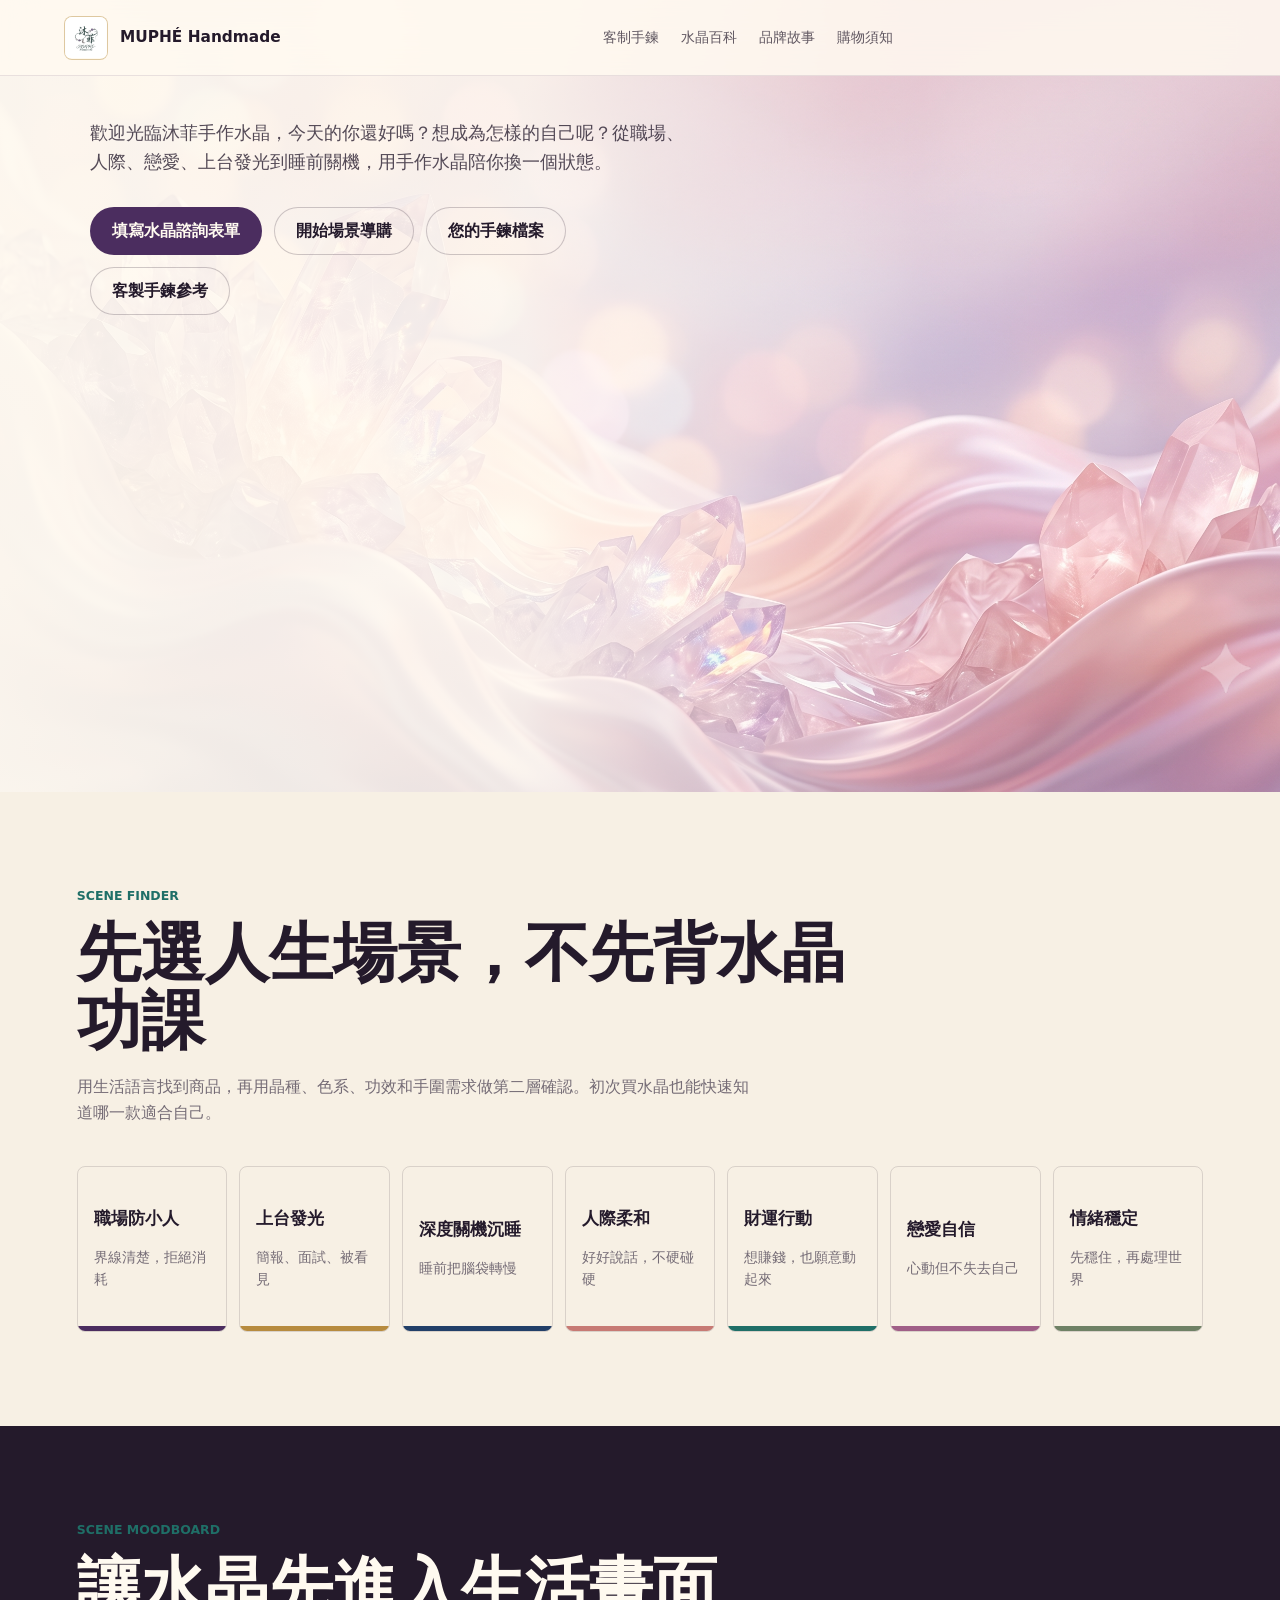
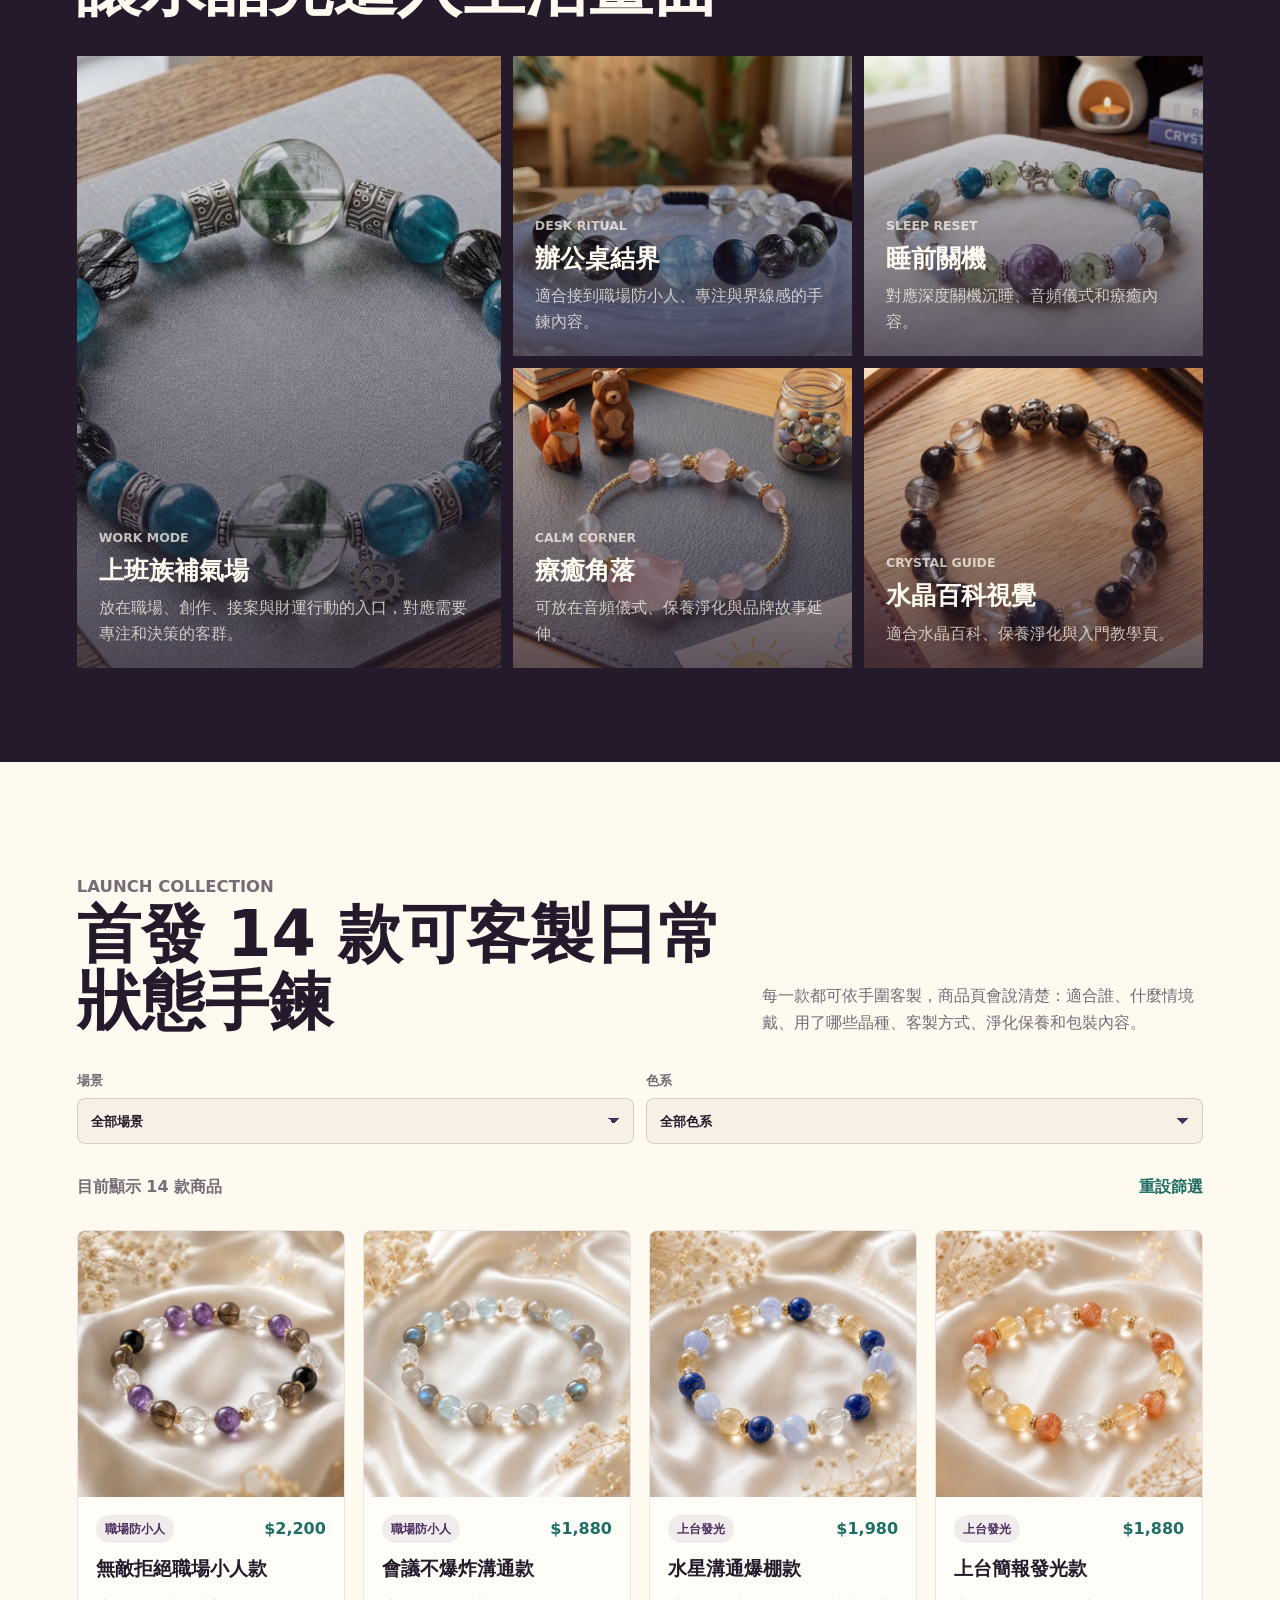
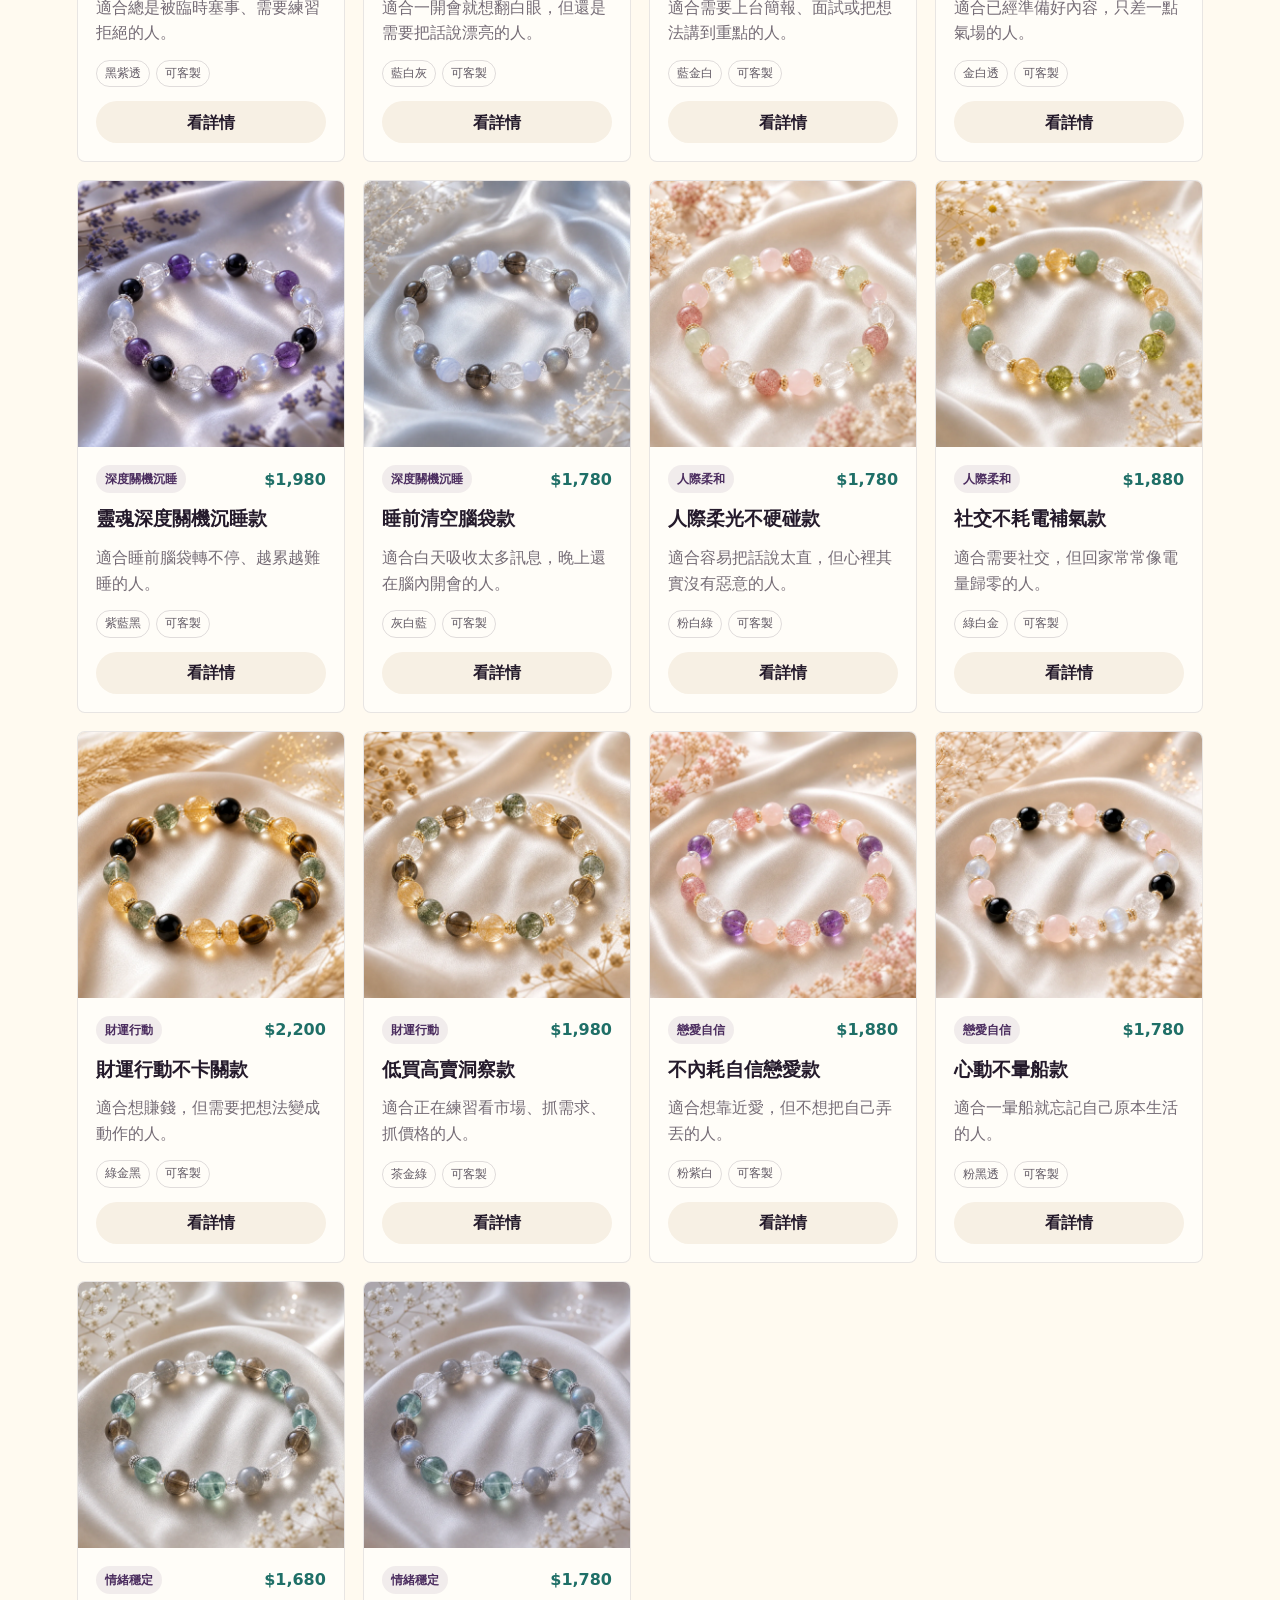
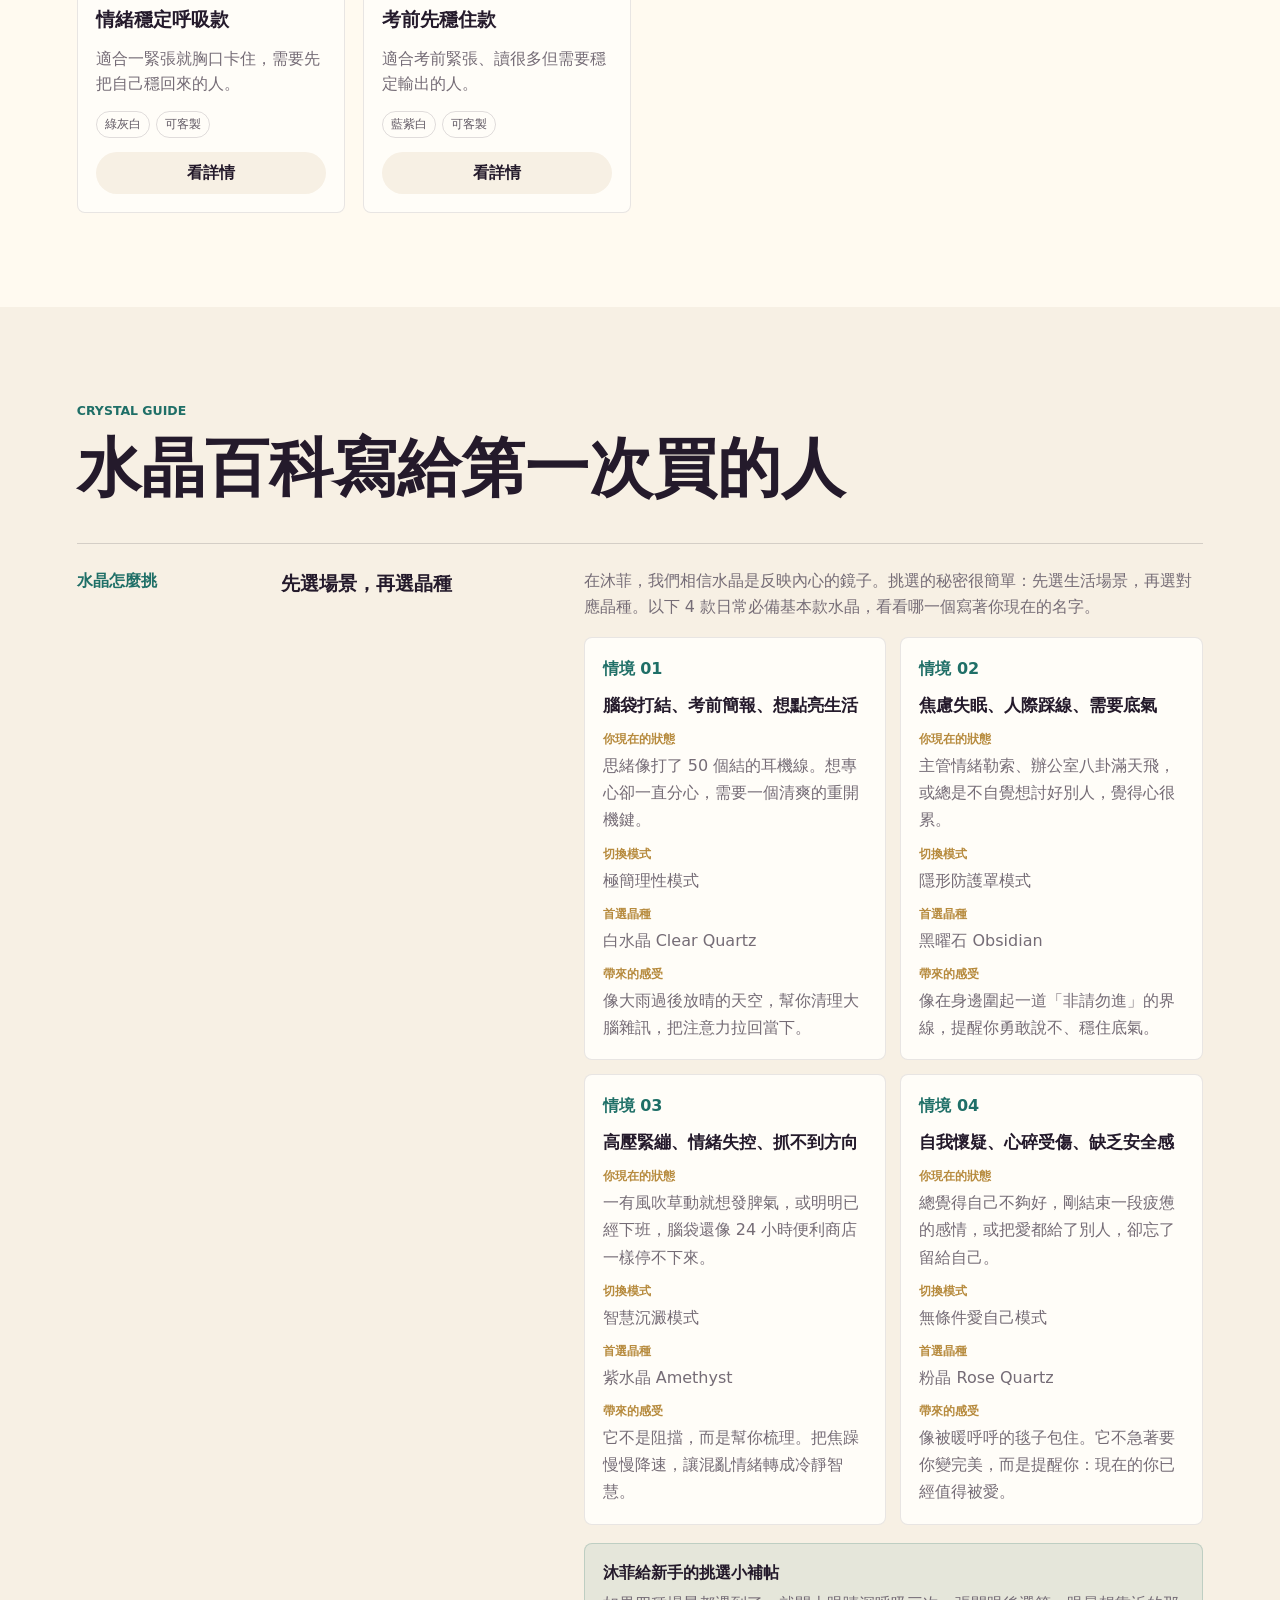
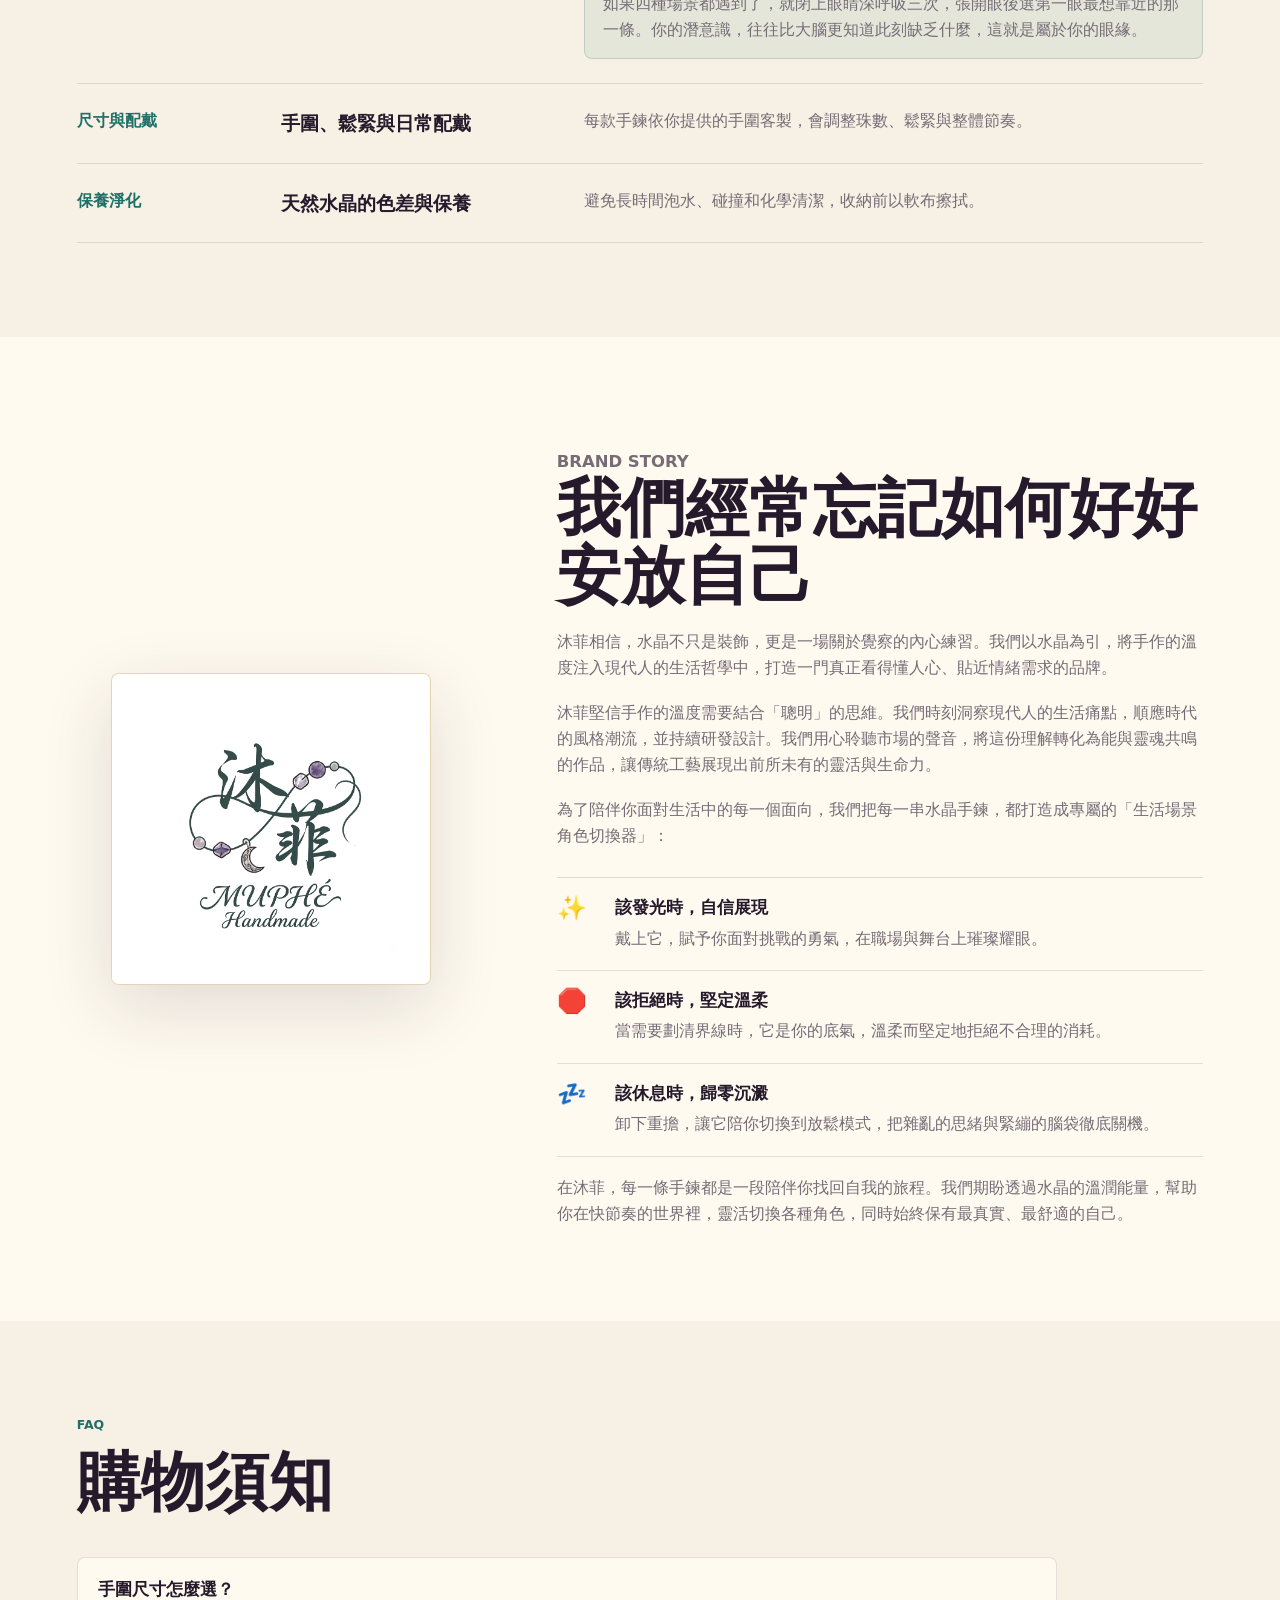
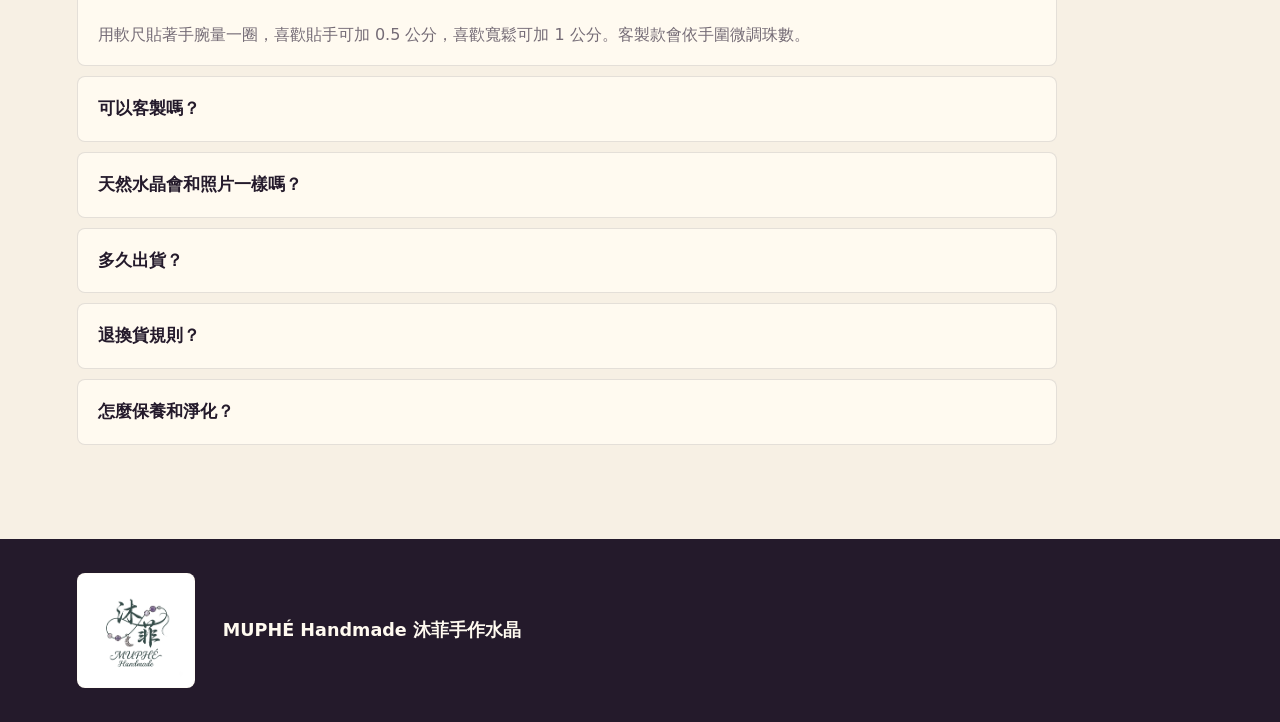
==== commit e2569b56: "Update concept section images" ====
--- a/index.html
+++ b/index.html
@@ -118,7 +118,7 @@
           </div>
         </article>
         <article class="concept-tile">
-          <img src="assets/concepts/sleep-wide.webp" alt="木桌與香氛燭光旁的睡前水晶手鍊" loading="lazy" />
+          <img src="水晶作品集/Gemini_Generated_Image_fio80sfio80sfio8.png" alt="療癒角落水晶手鍊情境背景" loading="lazy" />
           <div>
             <span>Calm Corner</span>
             <h3>療癒角落</h3>
@@ -126,7 +126,7 @@
           </div>
         </article>
         <article class="concept-tile">
-          <img src="assets/concepts/sleep-top.webp" alt="水晶智慧書本旁的睡前水晶手鍊俯拍" loading="lazy" />
+          <img src="水晶作品集/Gemini_Generated_Image_85u9fi85u9fi85u9.png" alt="水晶百科與保養淨化教學情境背景" loading="lazy" />
           <div>
             <span>Crystal Guide</span>
             <h3>水晶百科視覺</h3>
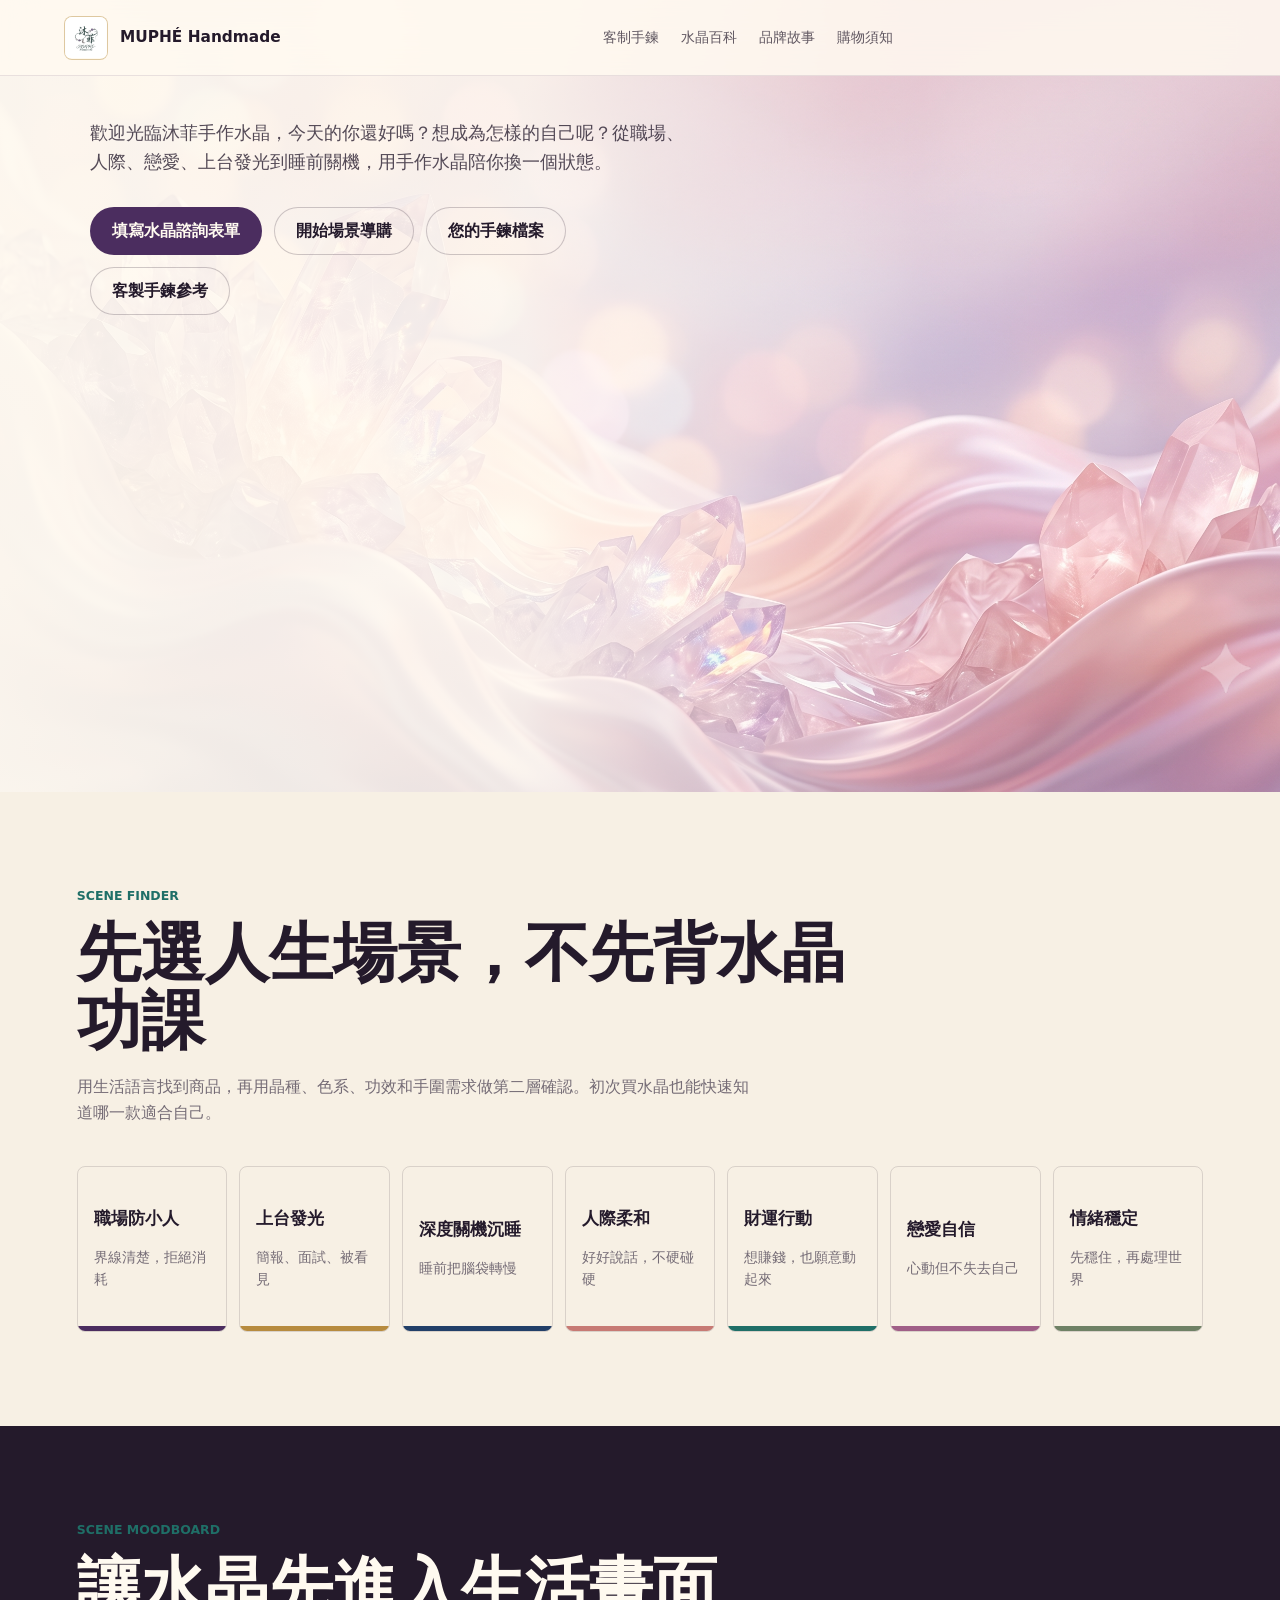
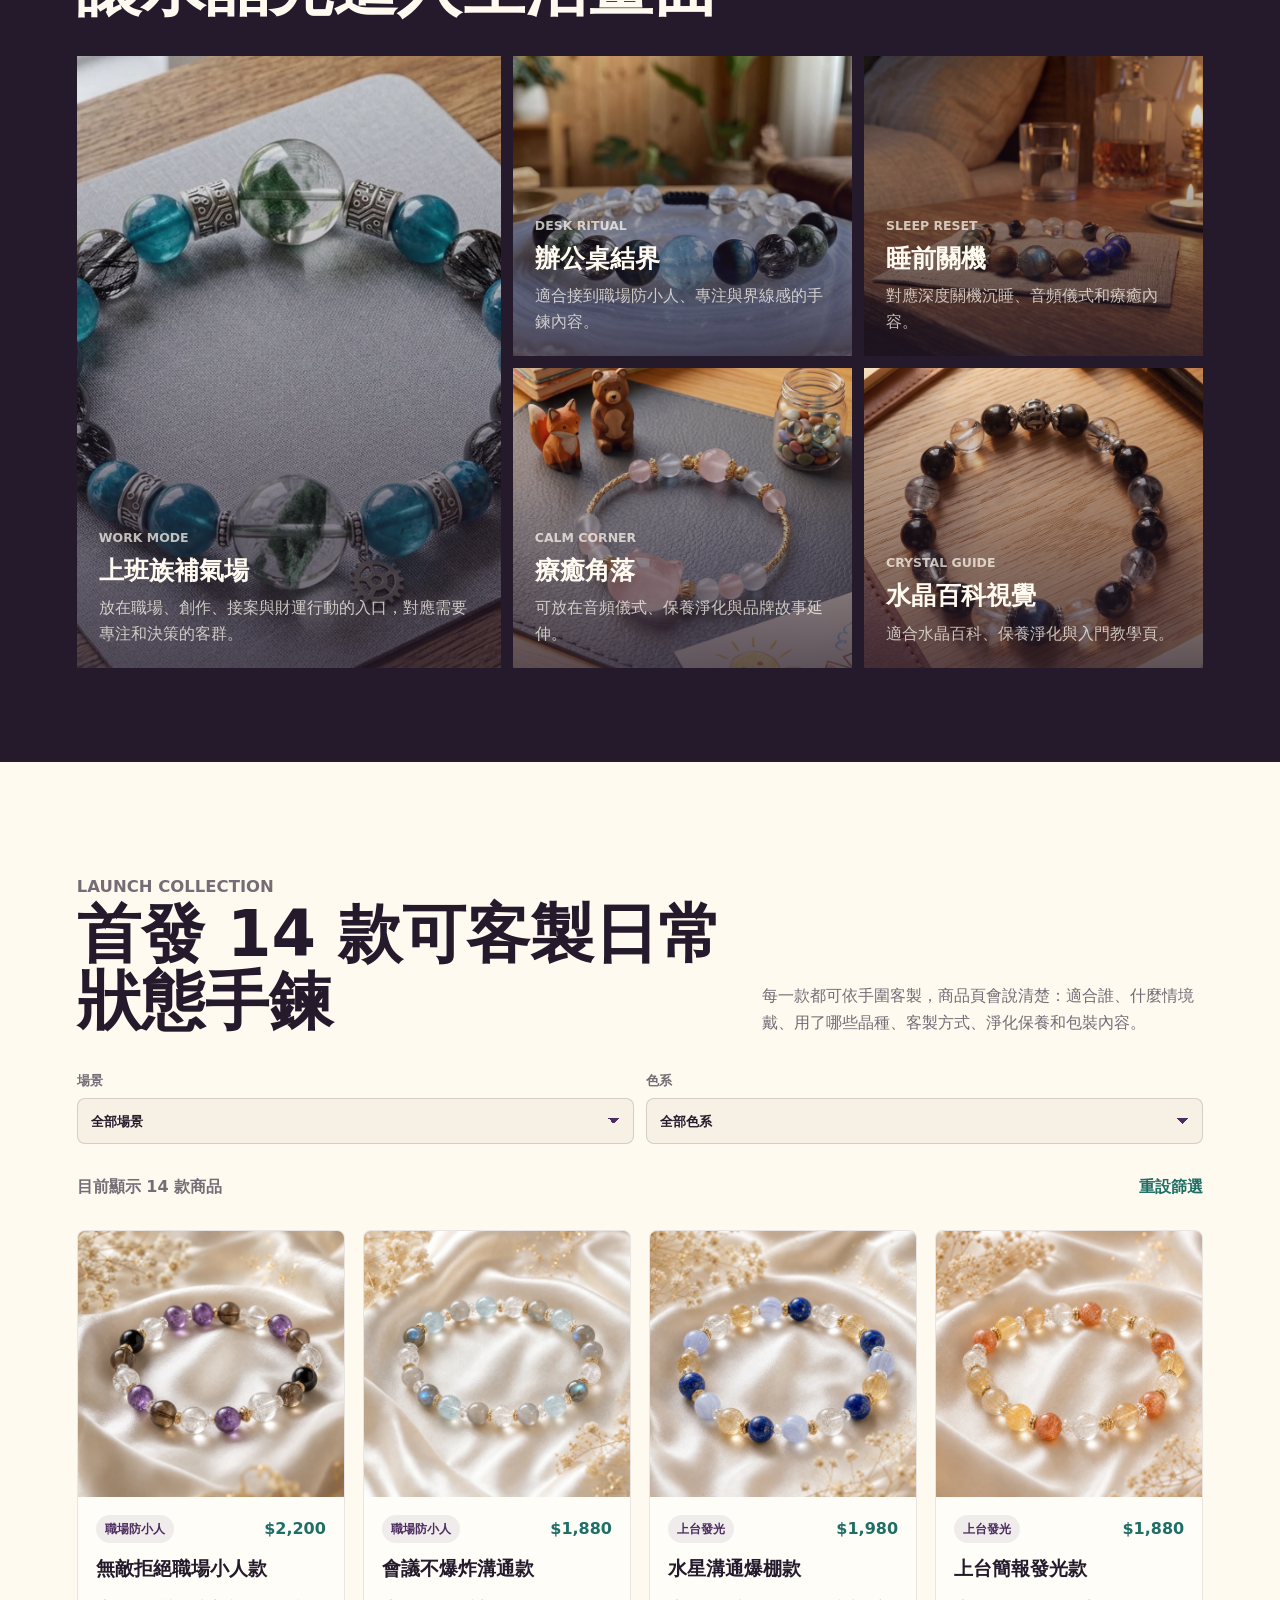
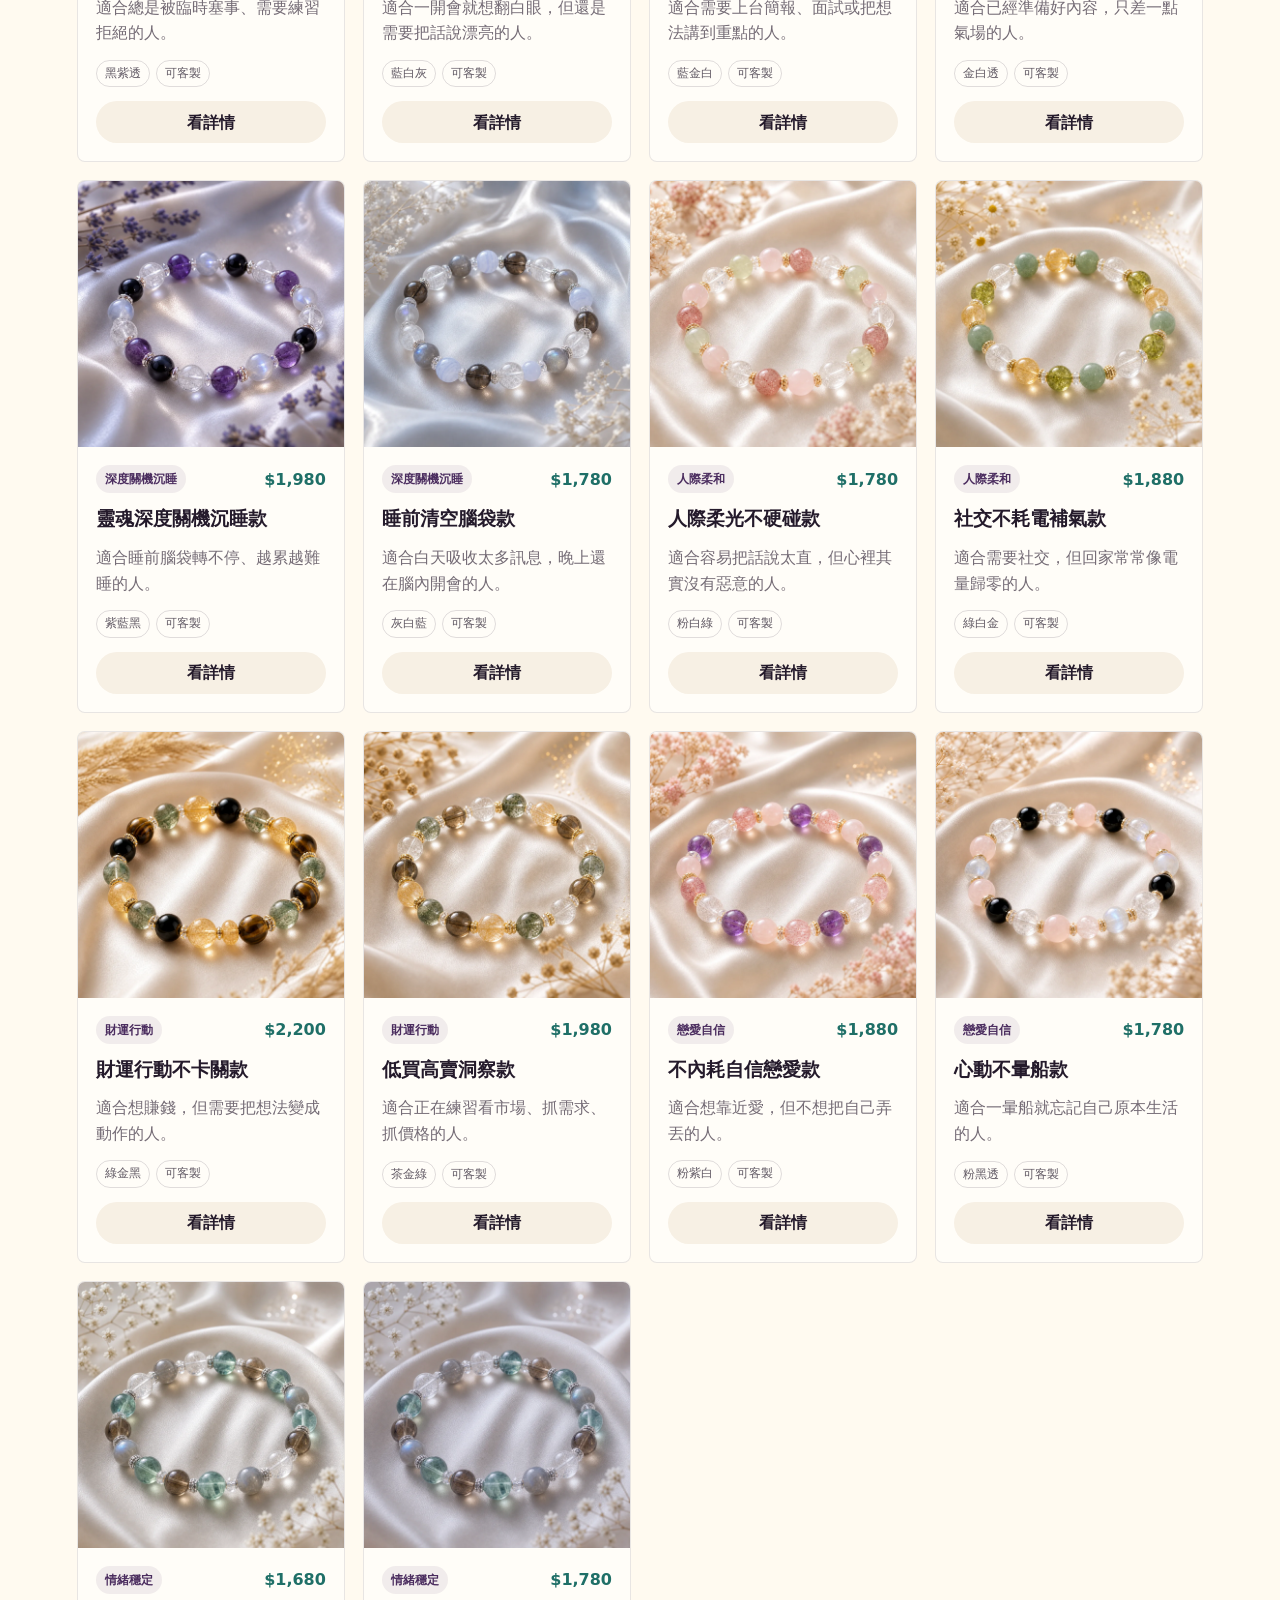
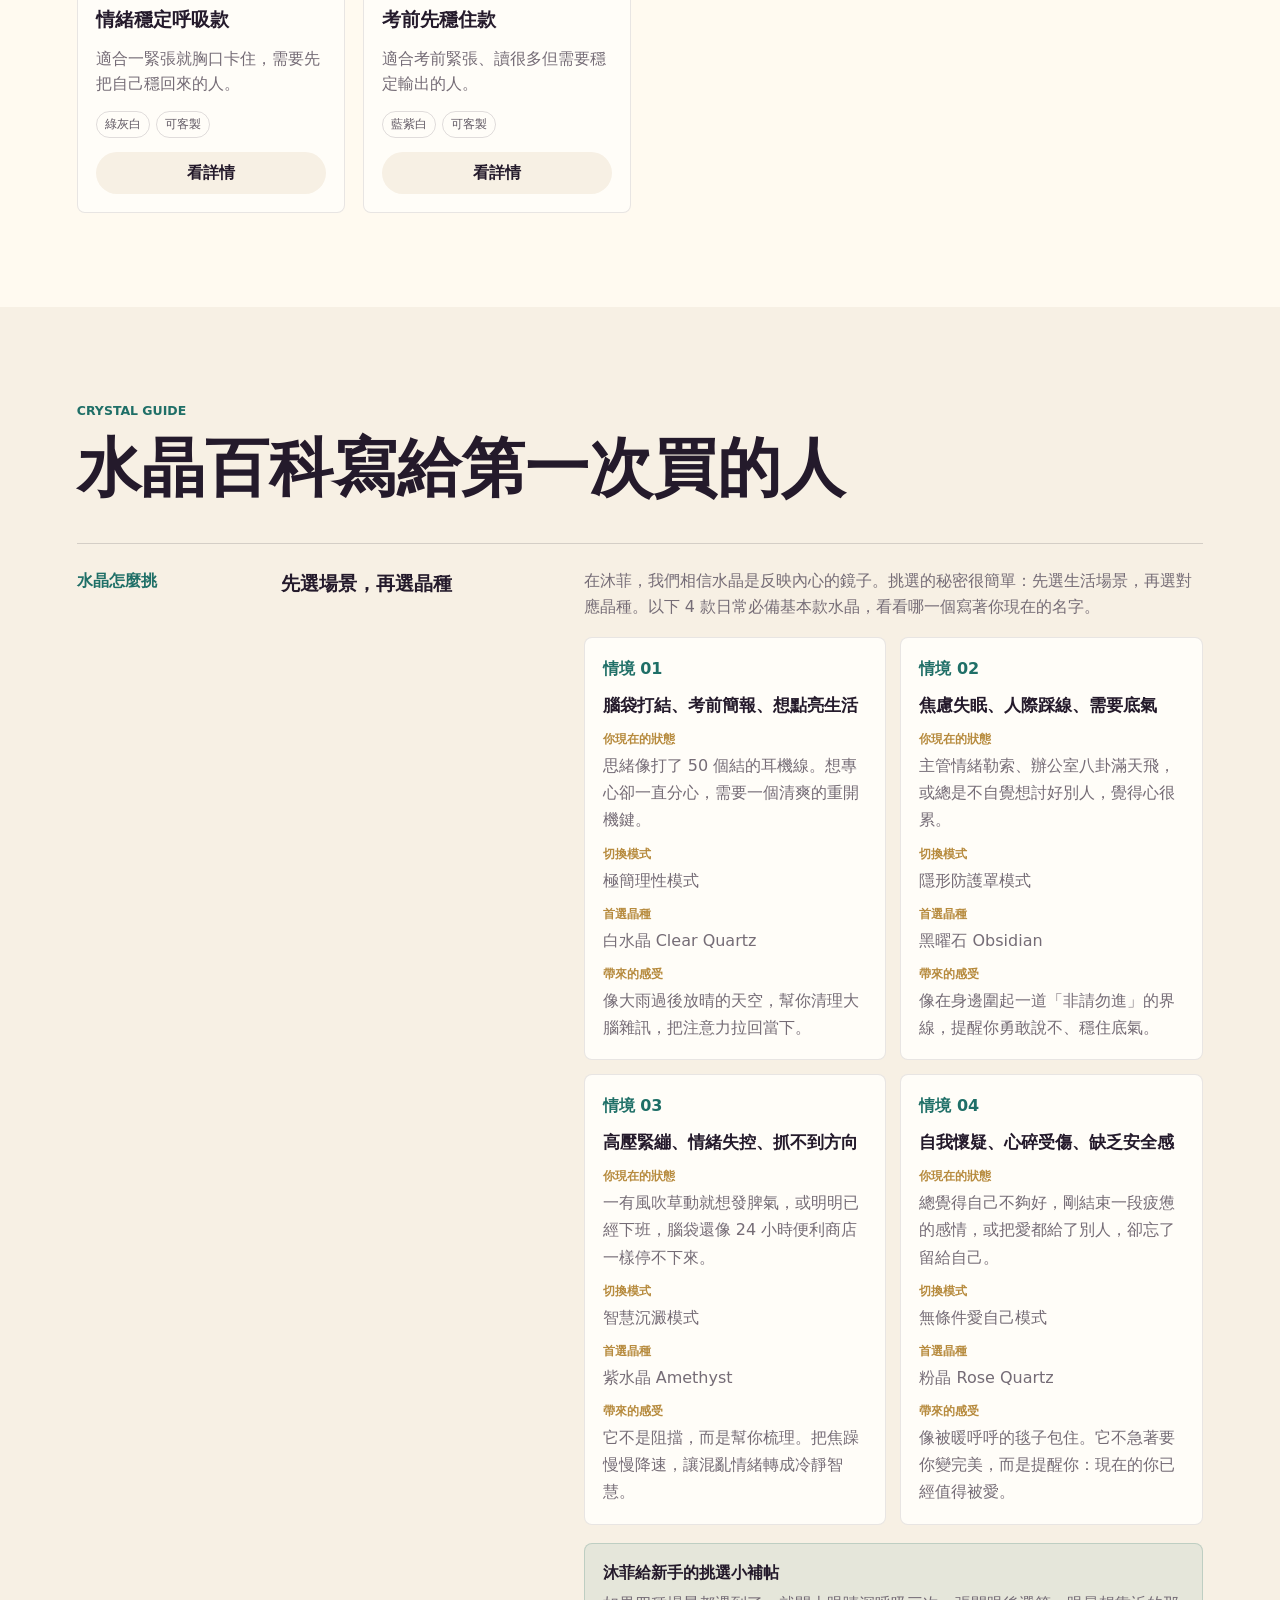
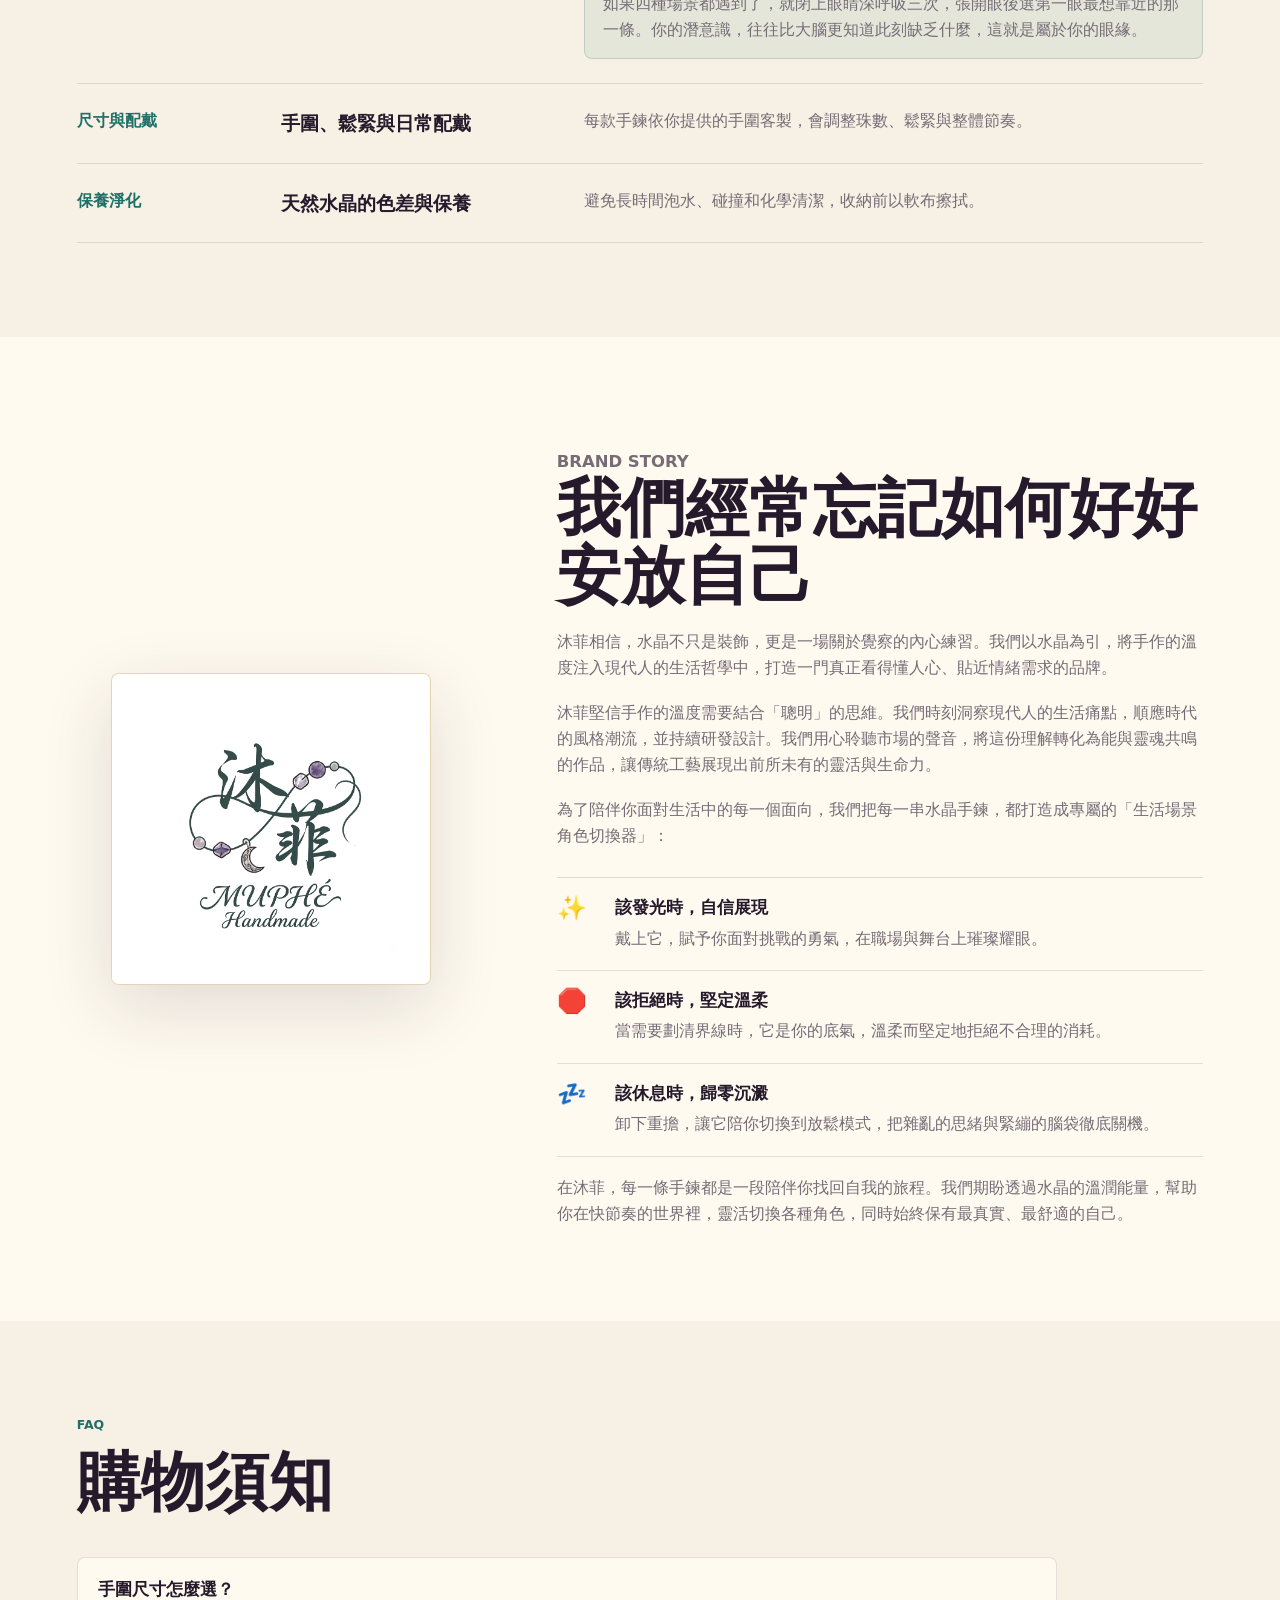
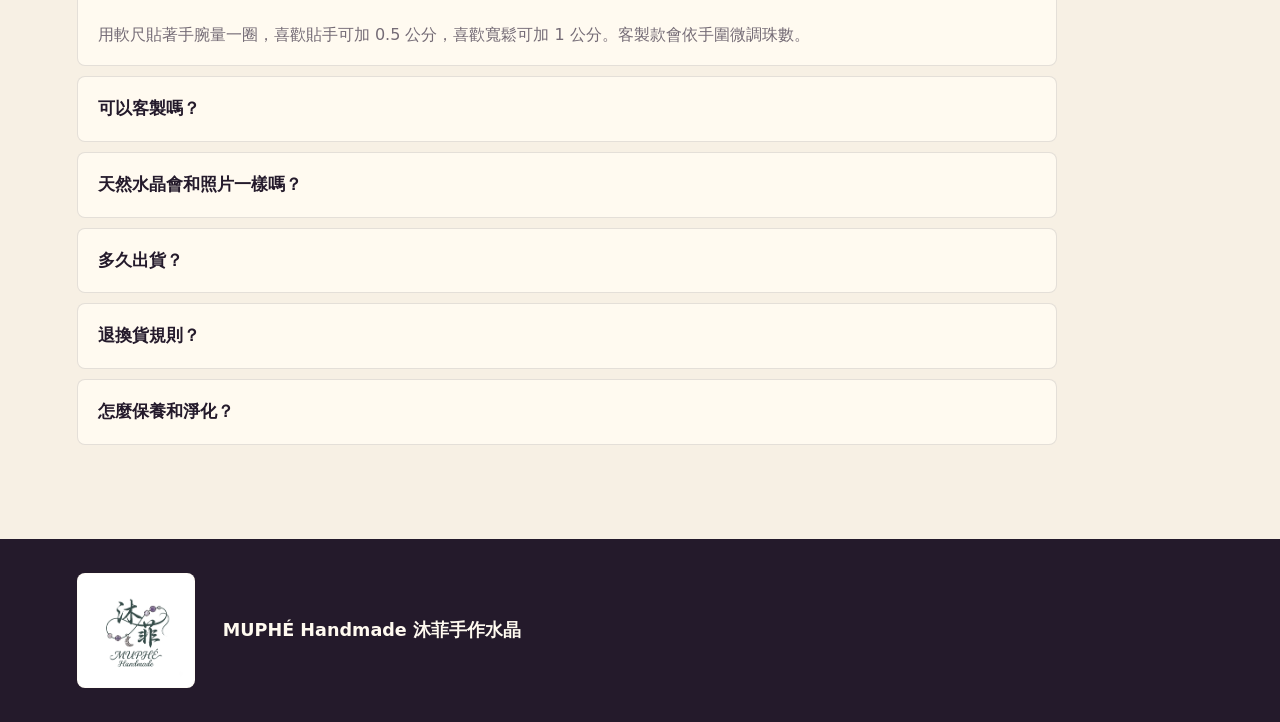
==== commit e2f9b760: "Update sleep reset concept image" ====
--- a/index.html
+++ b/index.html
@@ -110,7 +110,7 @@
           </div>
         </article>
         <article class="concept-tile">
-          <img src="assets/concepts/sleep-close.webp" alt="睡前儀式中的水晶手鍊近景" loading="lazy" />
+          <img src="水晶作品集/S__13672455.jpg" alt="睡前關機水晶手鍊情境背景" loading="lazy" />
           <div>
             <span>Sleep Reset</span>
             <h3>睡前關機</h3>
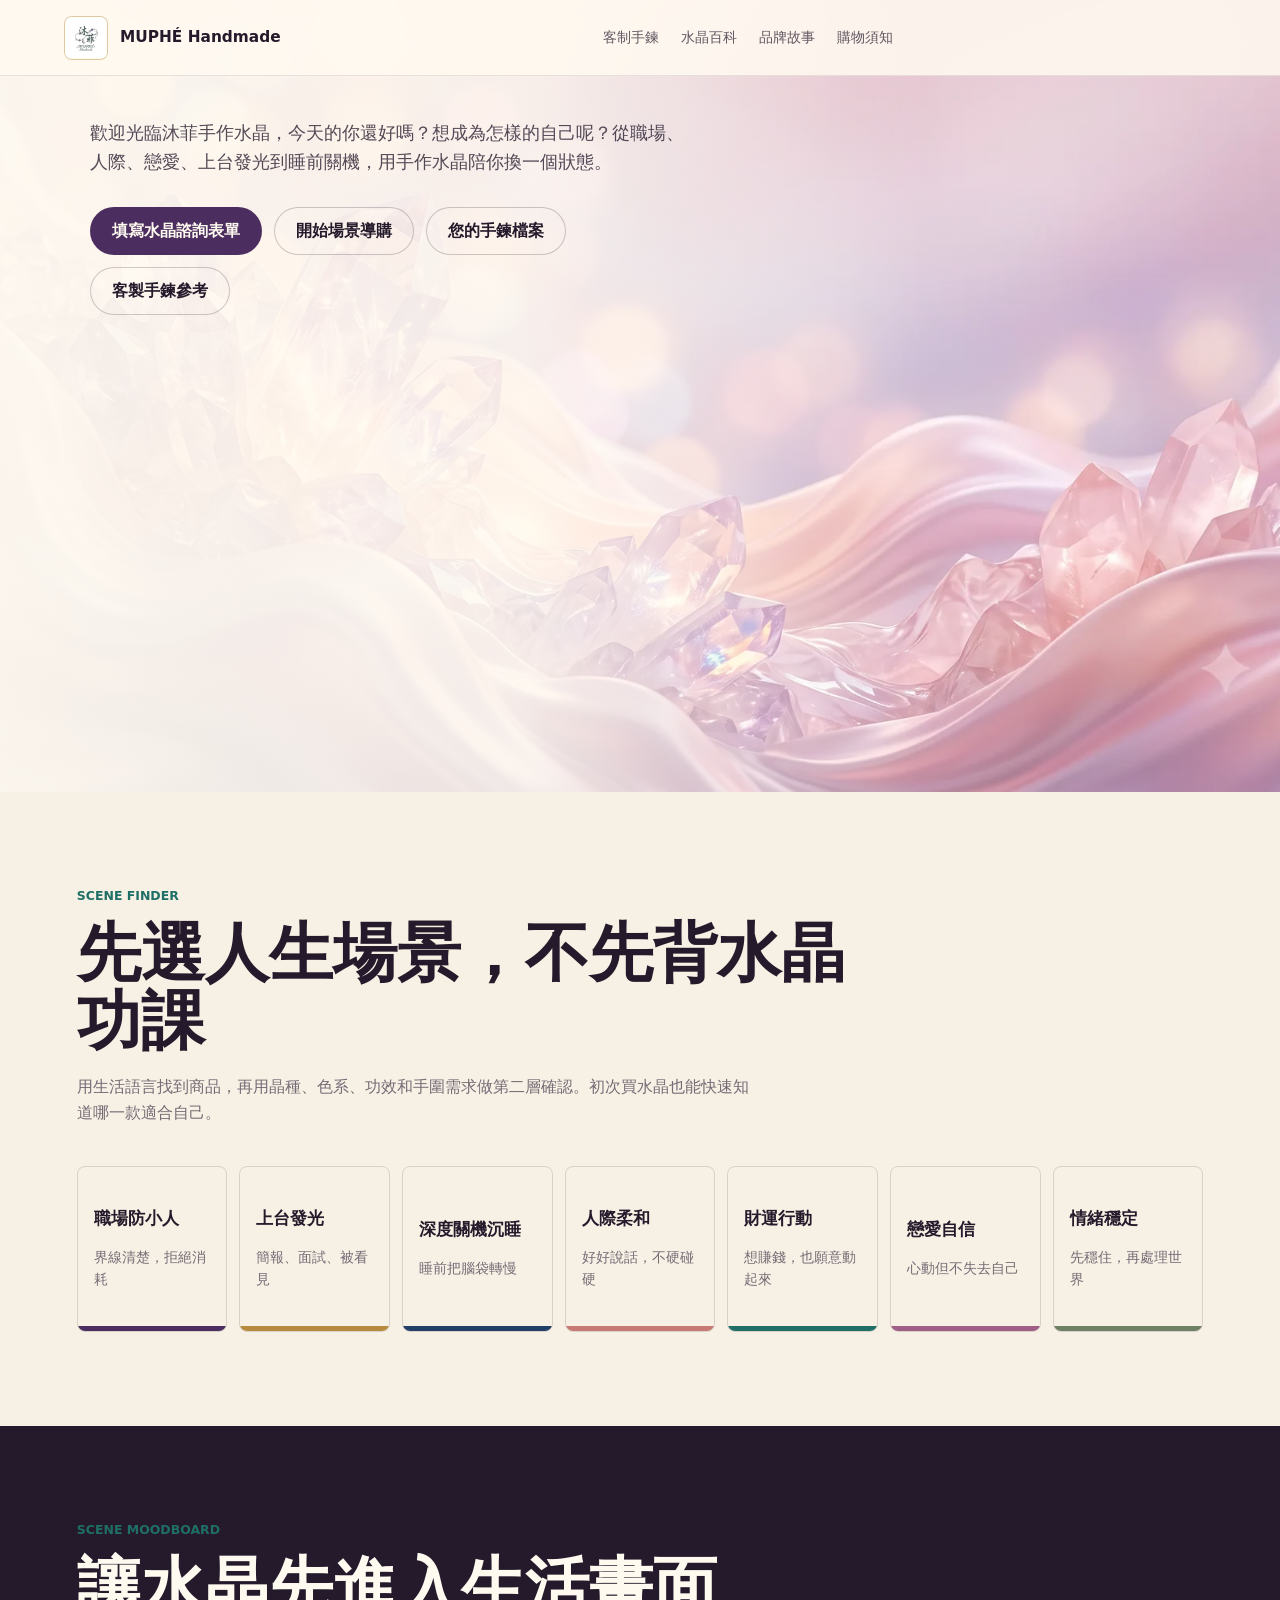
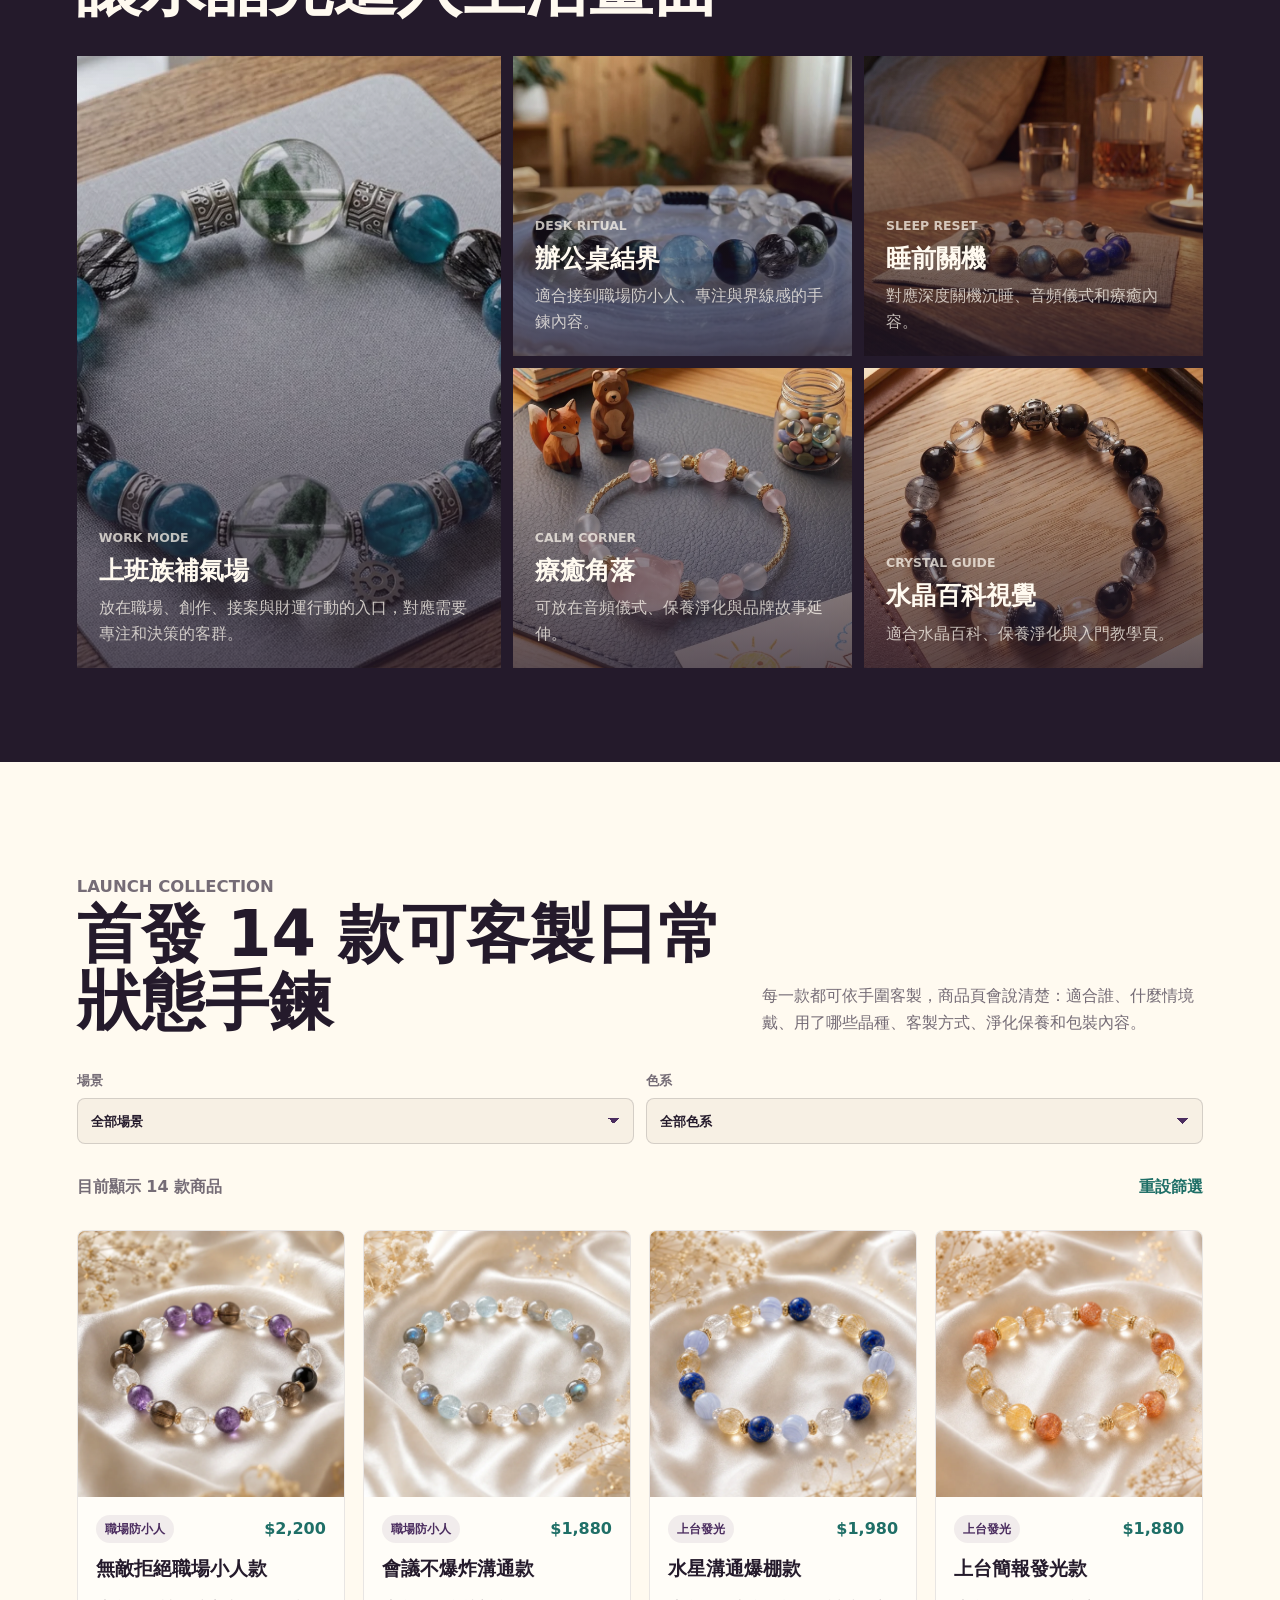
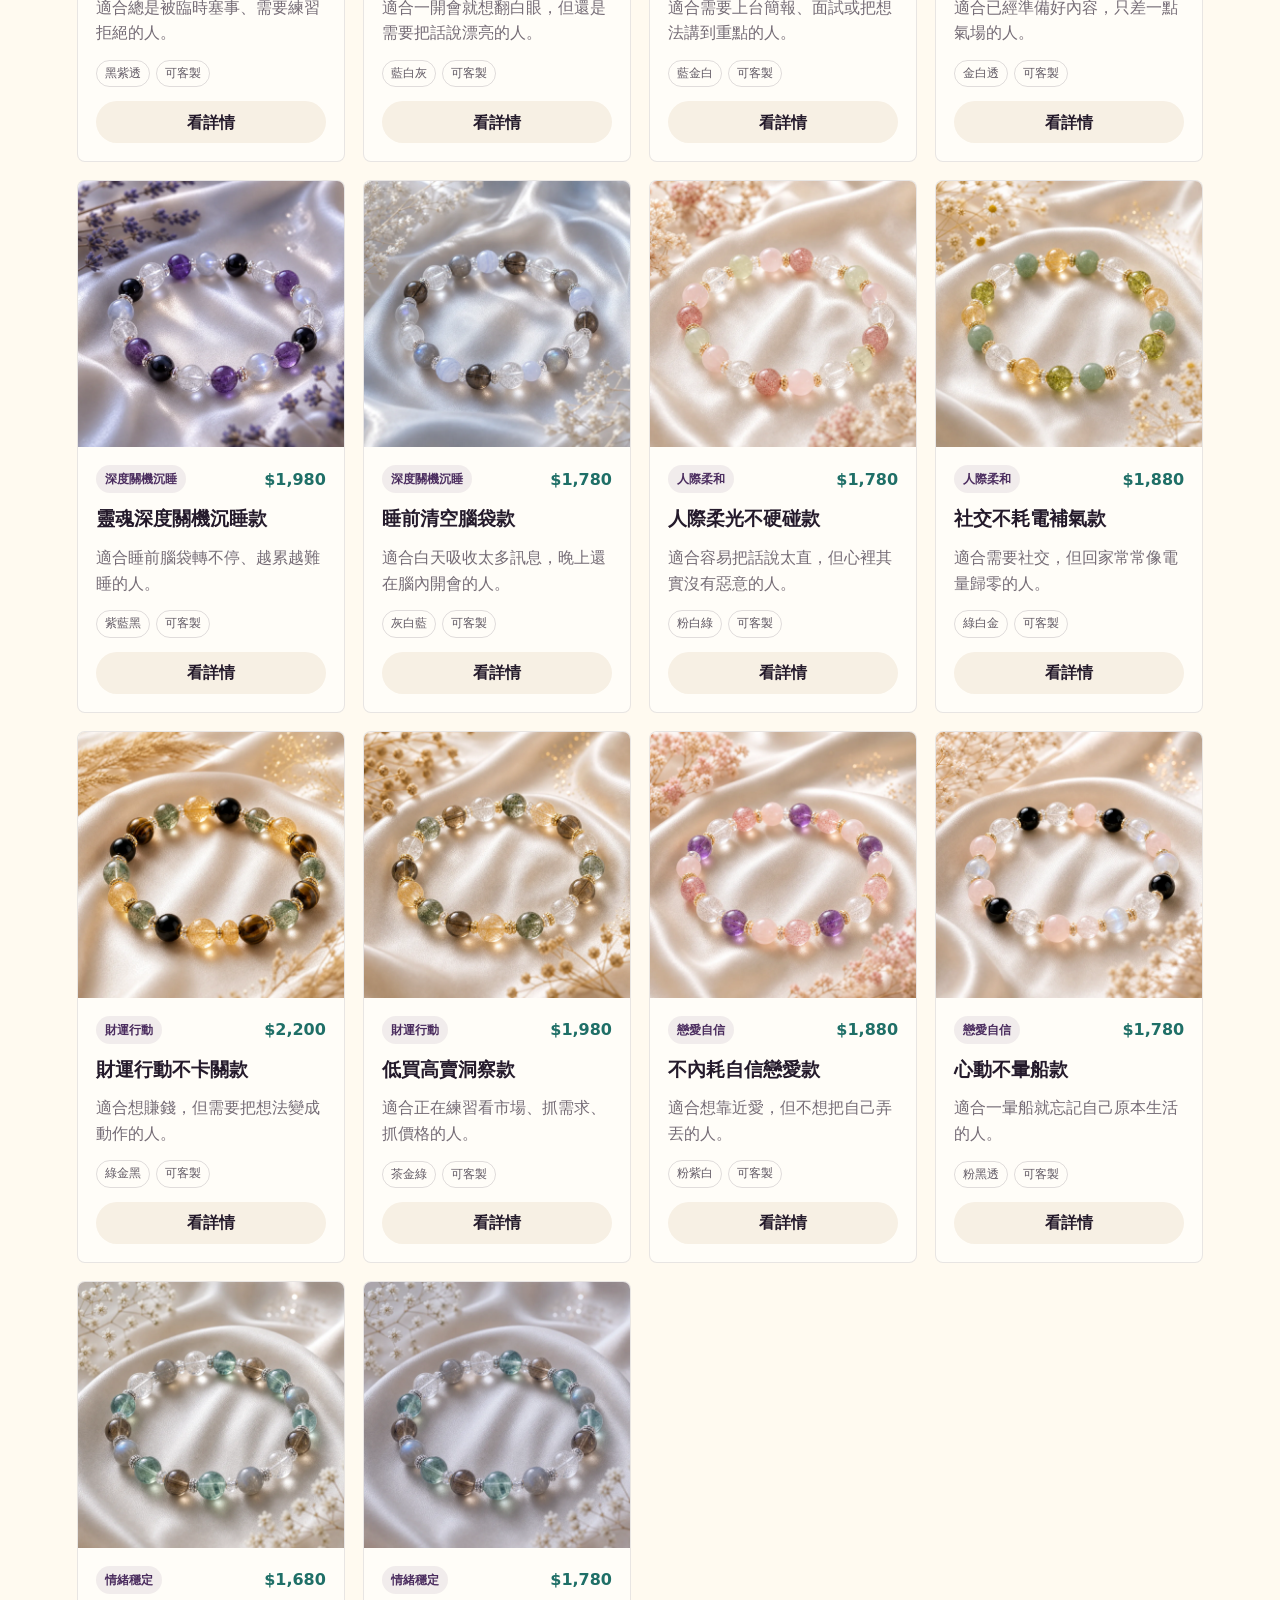
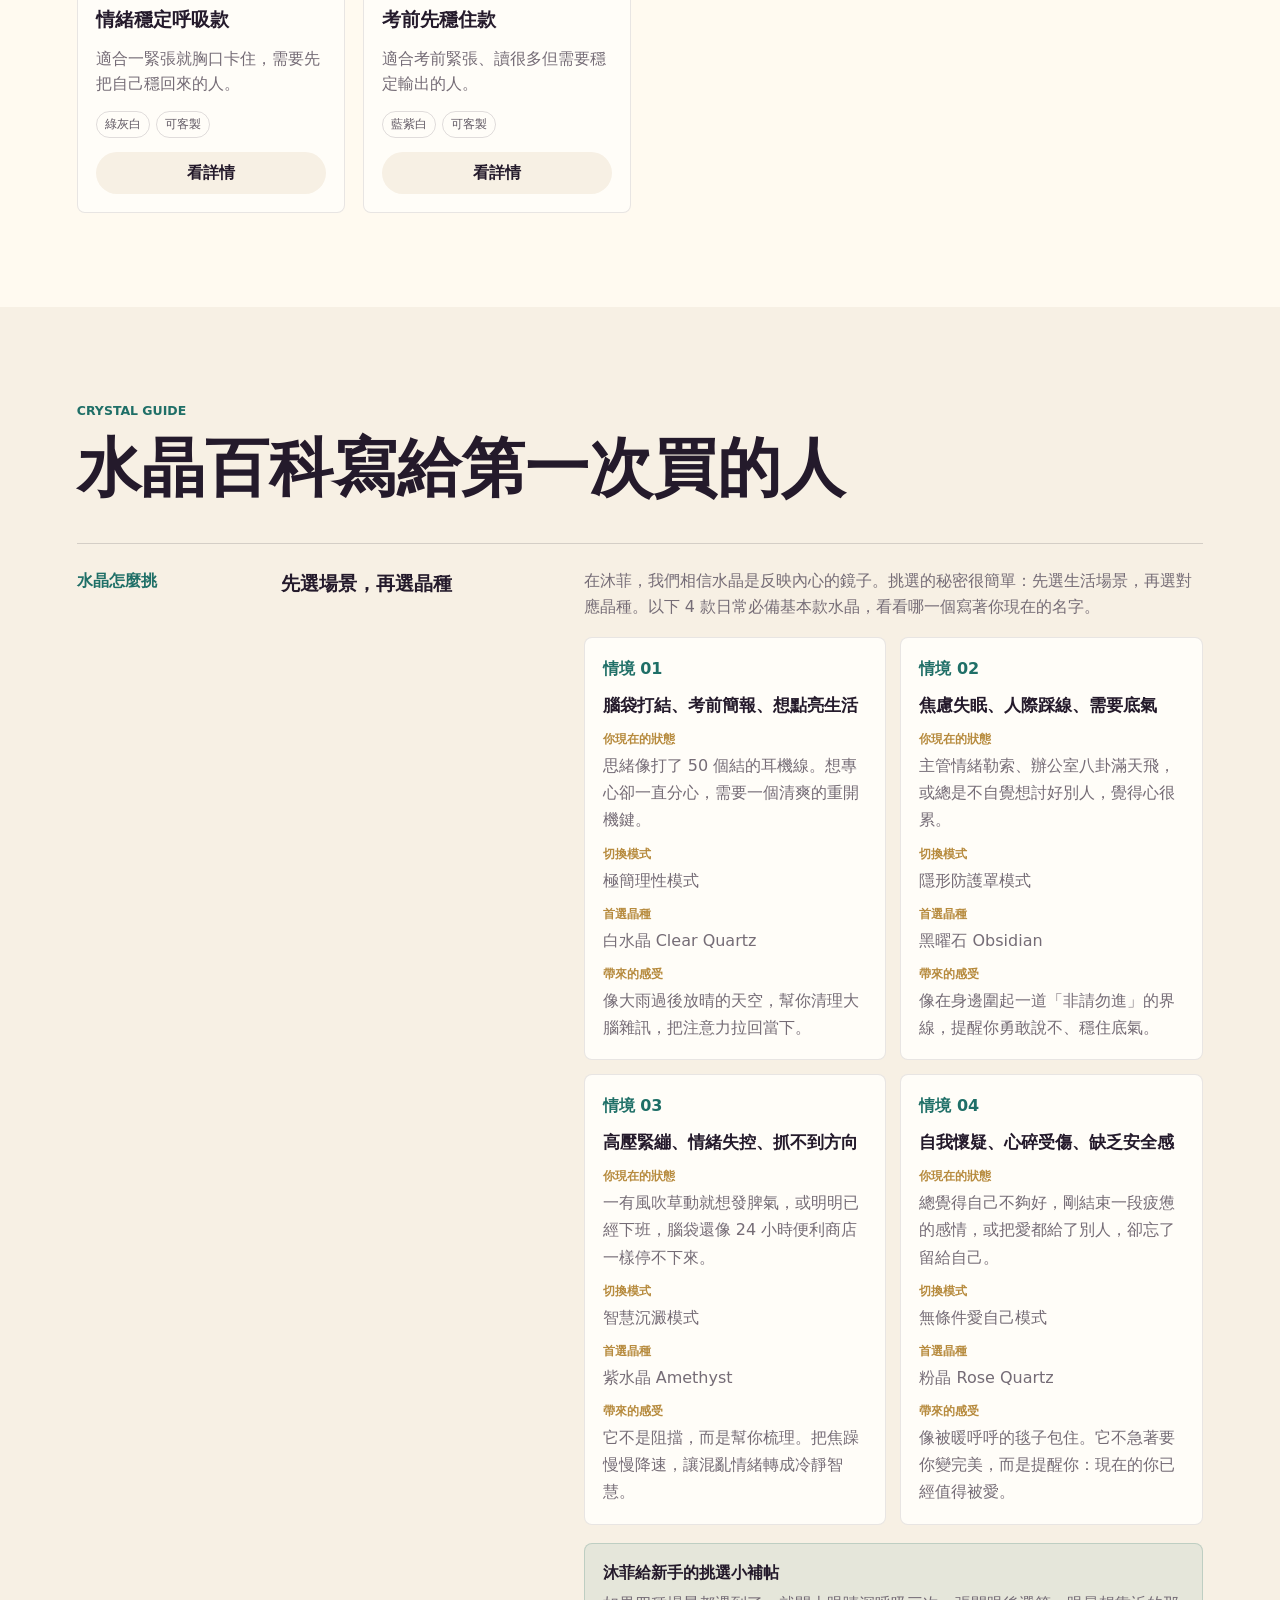
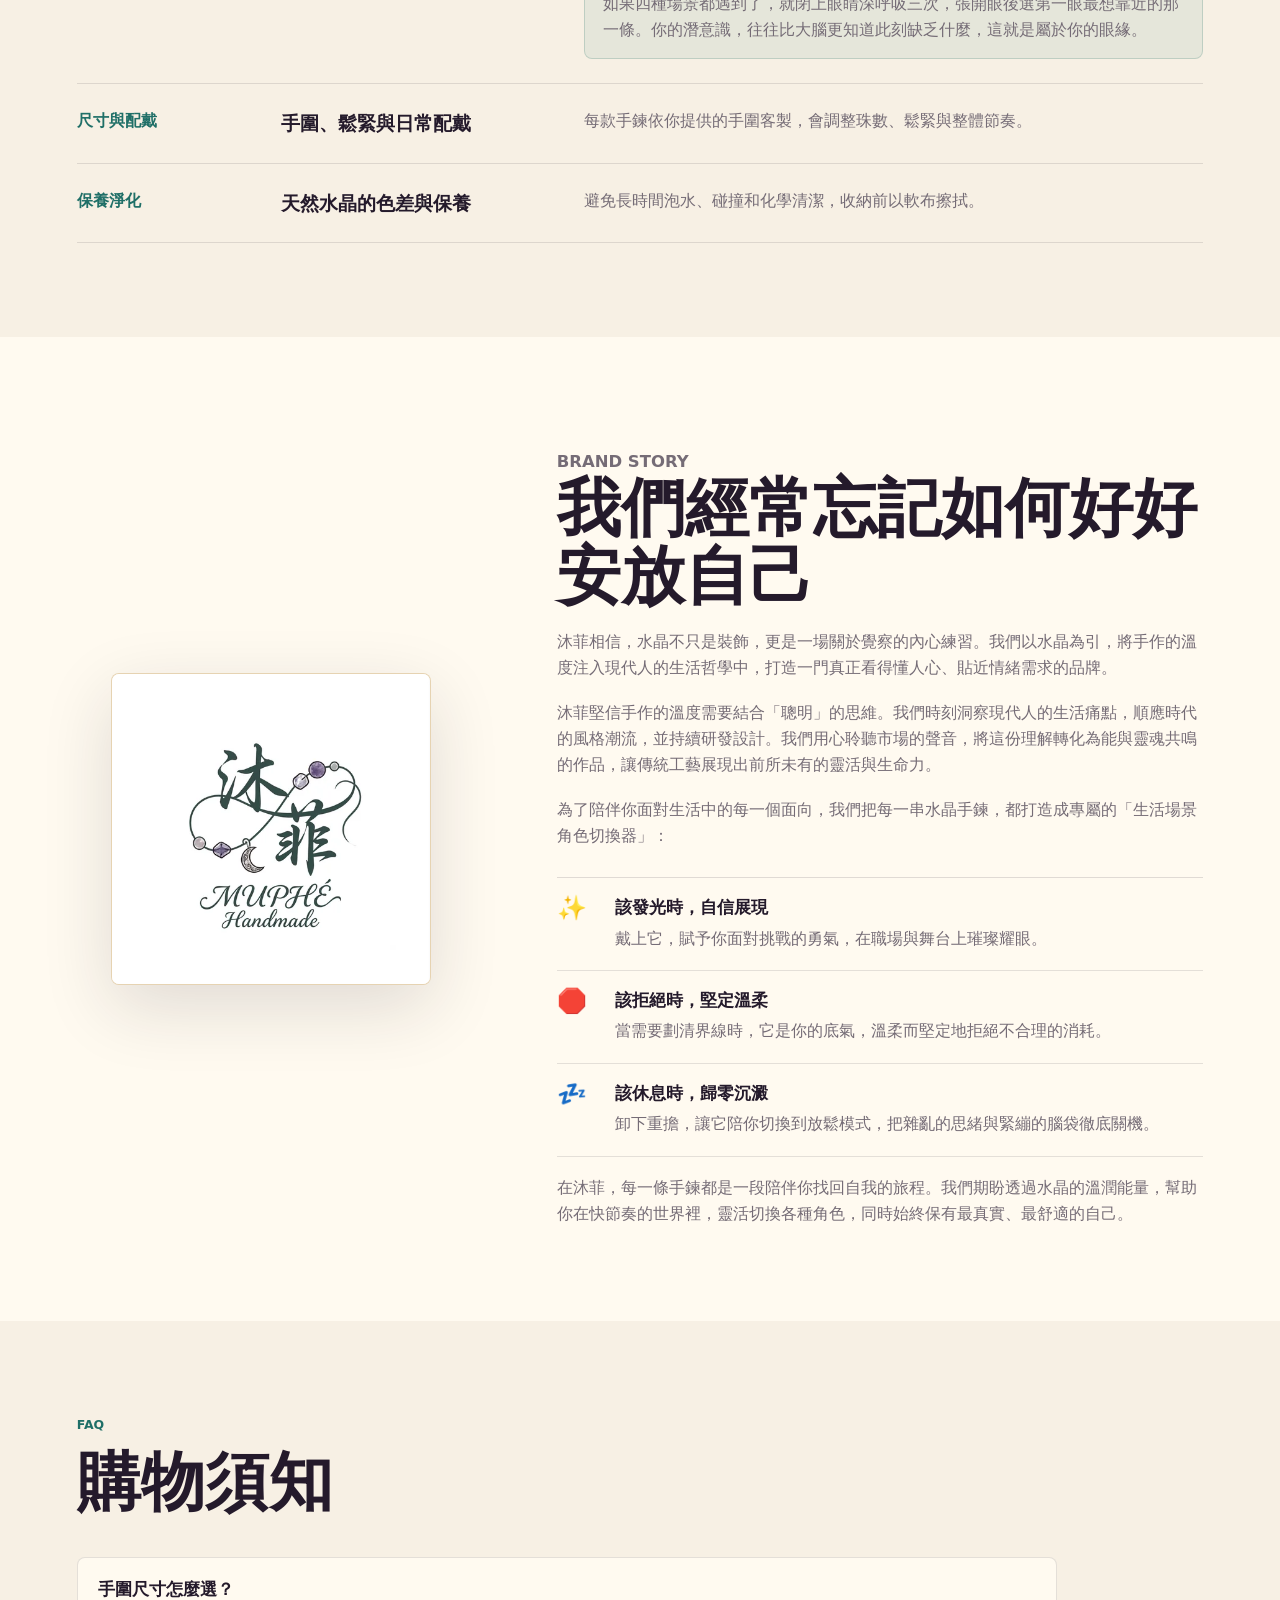
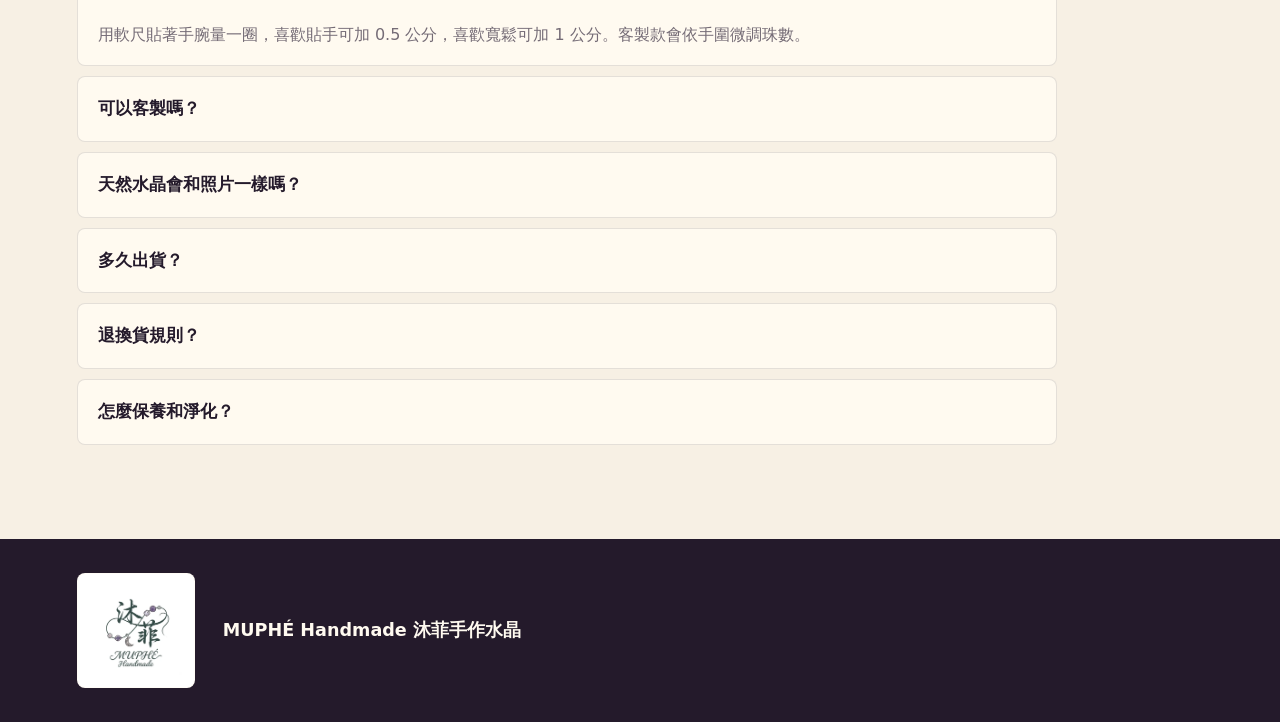
==== commit 2154aee0: "Optimize website images" ====
--- a/index.html
+++ b/index.html
@@ -13,7 +13,7 @@
 <body>
   <header class="site-header" data-header>
     <a class="brand-lockup" href="#top" aria-label="回到首頁">
-      <img src="pic/muphe_logo.png" alt="MUPHÉ Handmade 沐菲品牌標誌" />
+      <img src="pic/muphe_logo.webp" alt="MUPHÉ Handmade 沐菲品牌標誌" />
       <span>
         <strong>MUPHÉ Handmade</strong>
       </span>
@@ -118,7 +118,7 @@
           </div>
         </article>
         <article class="concept-tile">
-          <img src="水晶作品集/Gemini_Generated_Image_fio80sfio80sfio8.png" alt="療癒角落水晶手鍊情境背景" loading="lazy" />
+          <img src="assets/concepts/healing-corner.webp" alt="療癒角落水晶手鍊情境背景" loading="lazy" />
           <div>
             <span>Calm Corner</span>
             <h3>療癒角落</h3>
@@ -126,7 +126,7 @@
           </div>
         </article>
         <article class="concept-tile">
-          <img src="水晶作品集/Gemini_Generated_Image_85u9fi85u9fi85u9.png" alt="水晶百科與保養淨化教學情境背景" loading="lazy" />
+          <img src="assets/concepts/crystal-guide.webp" alt="水晶百科與保養淨化教學情境背景" loading="lazy" />
           <div>
             <span>Crystal Guide</span>
             <h3>水晶百科視覺</h3>
@@ -297,7 +297,7 @@
 
     <section class="story-section section-pad" id="story">
       <div class="story-mark">
-        <img class="story-square-logo" src="pic/muphe_logo.png" alt="MUPHÉ Handmade 沐菲品牌標誌" loading="lazy" />
+        <img class="story-square-logo" src="pic/muphe_logo.webp" alt="MUPHÉ Handmade 沐菲品牌標誌" loading="lazy" />
       </div>
       <div class="story-copy">
         <p class="eyebrow">Brand Story</p>
@@ -375,7 +375,7 @@
   </main>
 
   <footer class="site-footer">
-    <img class="footer-logo" src="pic/muphe_logo.png" alt="MUPHÉ Handmade 沐菲品牌標誌" loading="lazy" />
+    <img class="footer-logo" src="pic/muphe_logo.webp" alt="MUPHÉ Handmade 沐菲品牌標誌" loading="lazy" />
     <div>
       <strong>MUPHÉ Handmade 沐菲手作水晶</strong>
     </div>
--- a/styles.css
+++ b/styles.css
@@ -248,7 +248,7 @@
       rgba(255, 250, 240, 0.28) 72%,
       rgba(255, 250, 240, 0.18) 100%
     ),
-    url("pic/LOGO_背景.png") center / cover;
+    url("pic/LOGO_背景.webp") center / cover;
   display: flex;
   min-height: 88svh;
   padding: calc(var(--header-height) + 42px) max(24px, 7vw) 54px;
@@ -1387,7 +1387,7 @@
         rgba(255, 250, 240, 0.91) 56%,
         rgba(255, 250, 240, 0.3) 100%
       ),
-      url("pic/LOGO_背景.png") center bottom / cover;
+      url("pic/LOGO_背景.webp") center bottom / cover;
     min-height: 88svh;
   }
 
@@ -2080,7 +2080,7 @@
 }
 
 .consultation-card-shell::before {
-  background: url("pic/muphe_logo.png") center / contain no-repeat;
+  background: url("pic/muphe_logo.webp") center / contain no-repeat;
   content: "";
   height: 300px;
   opacity: 0.04;
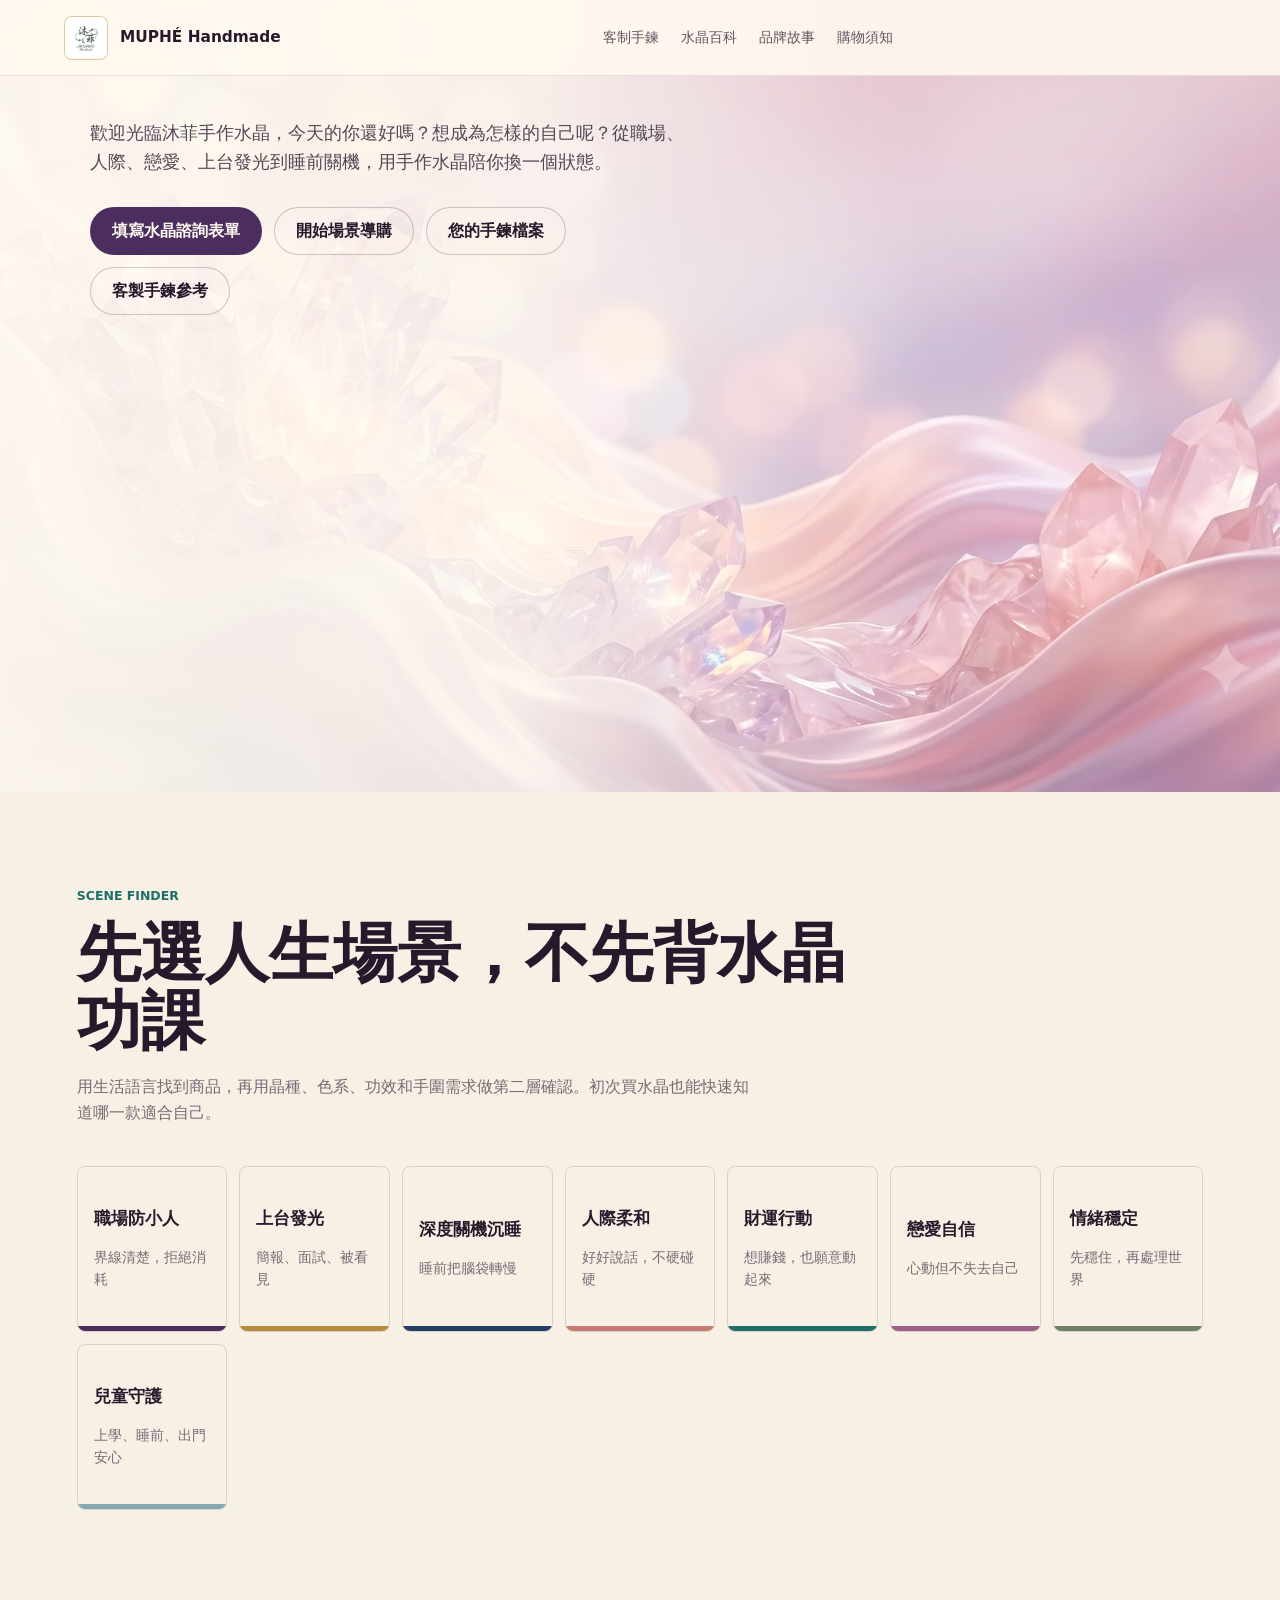
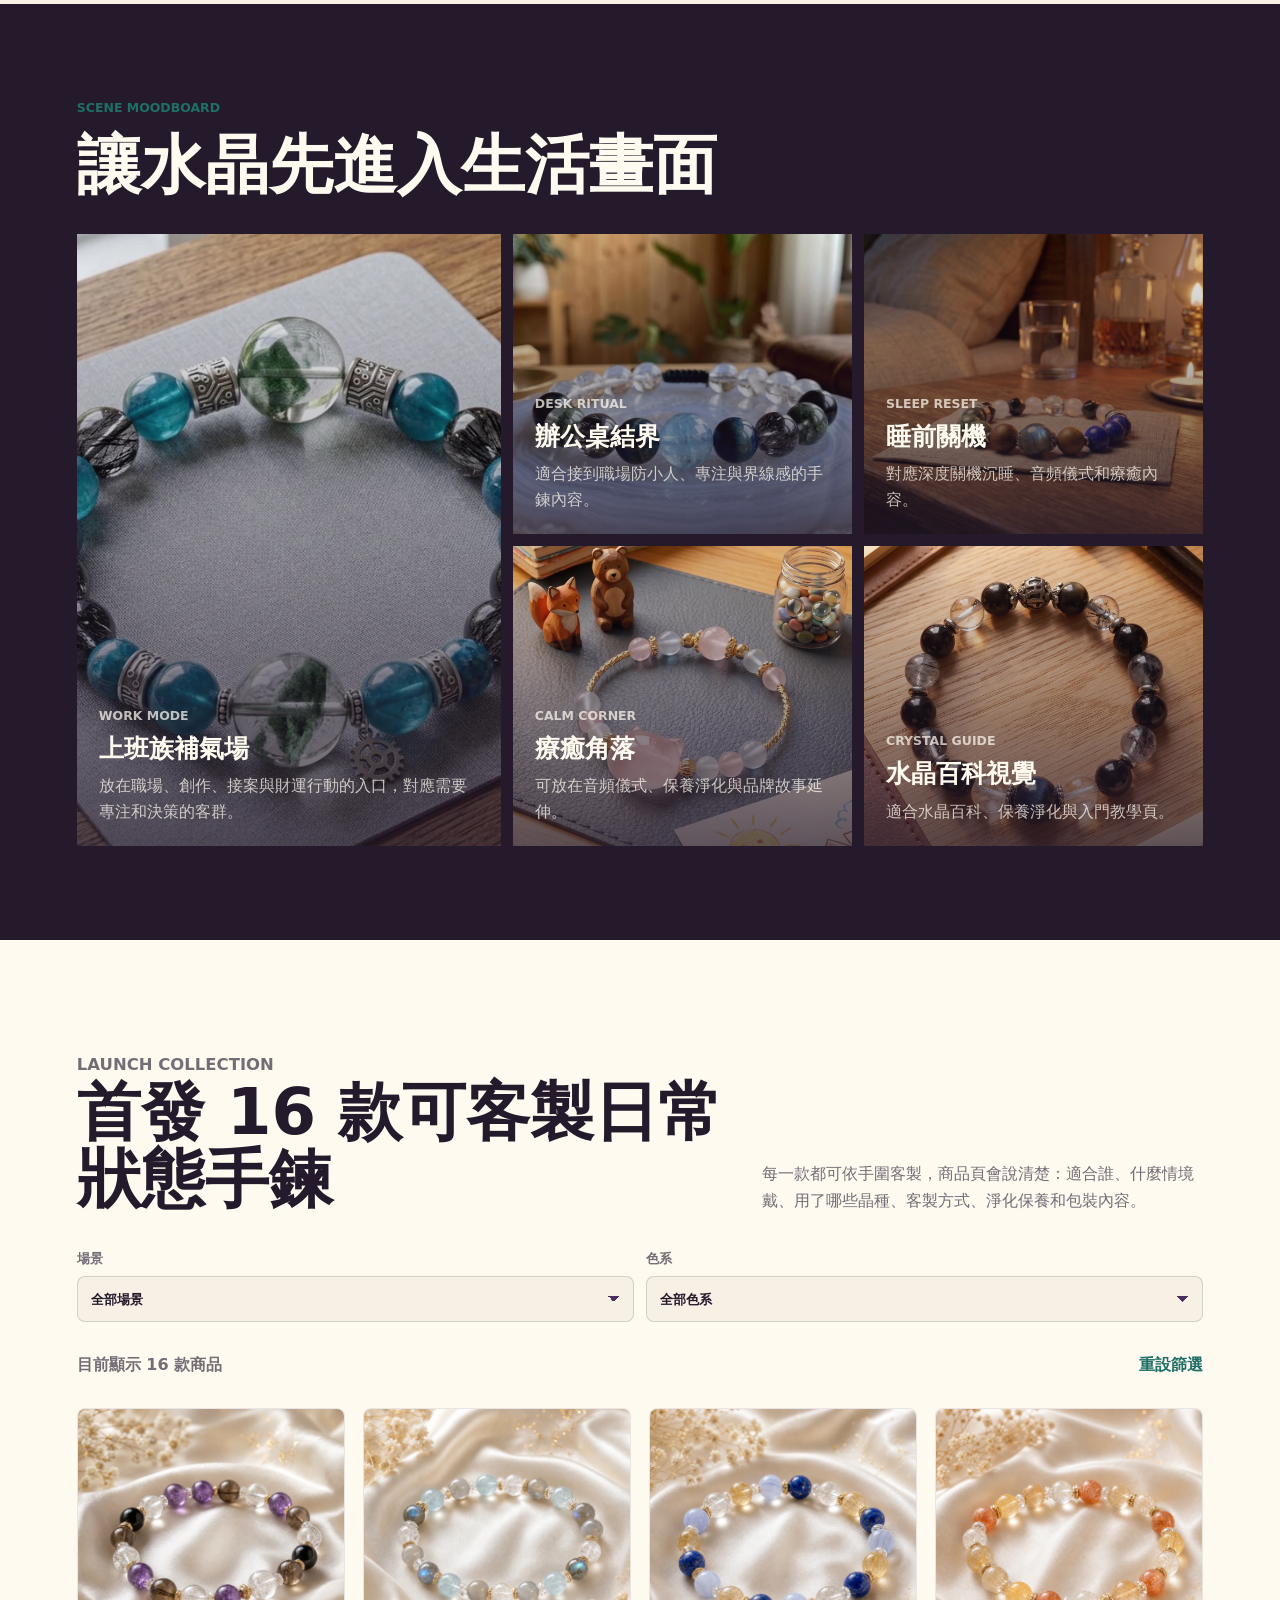
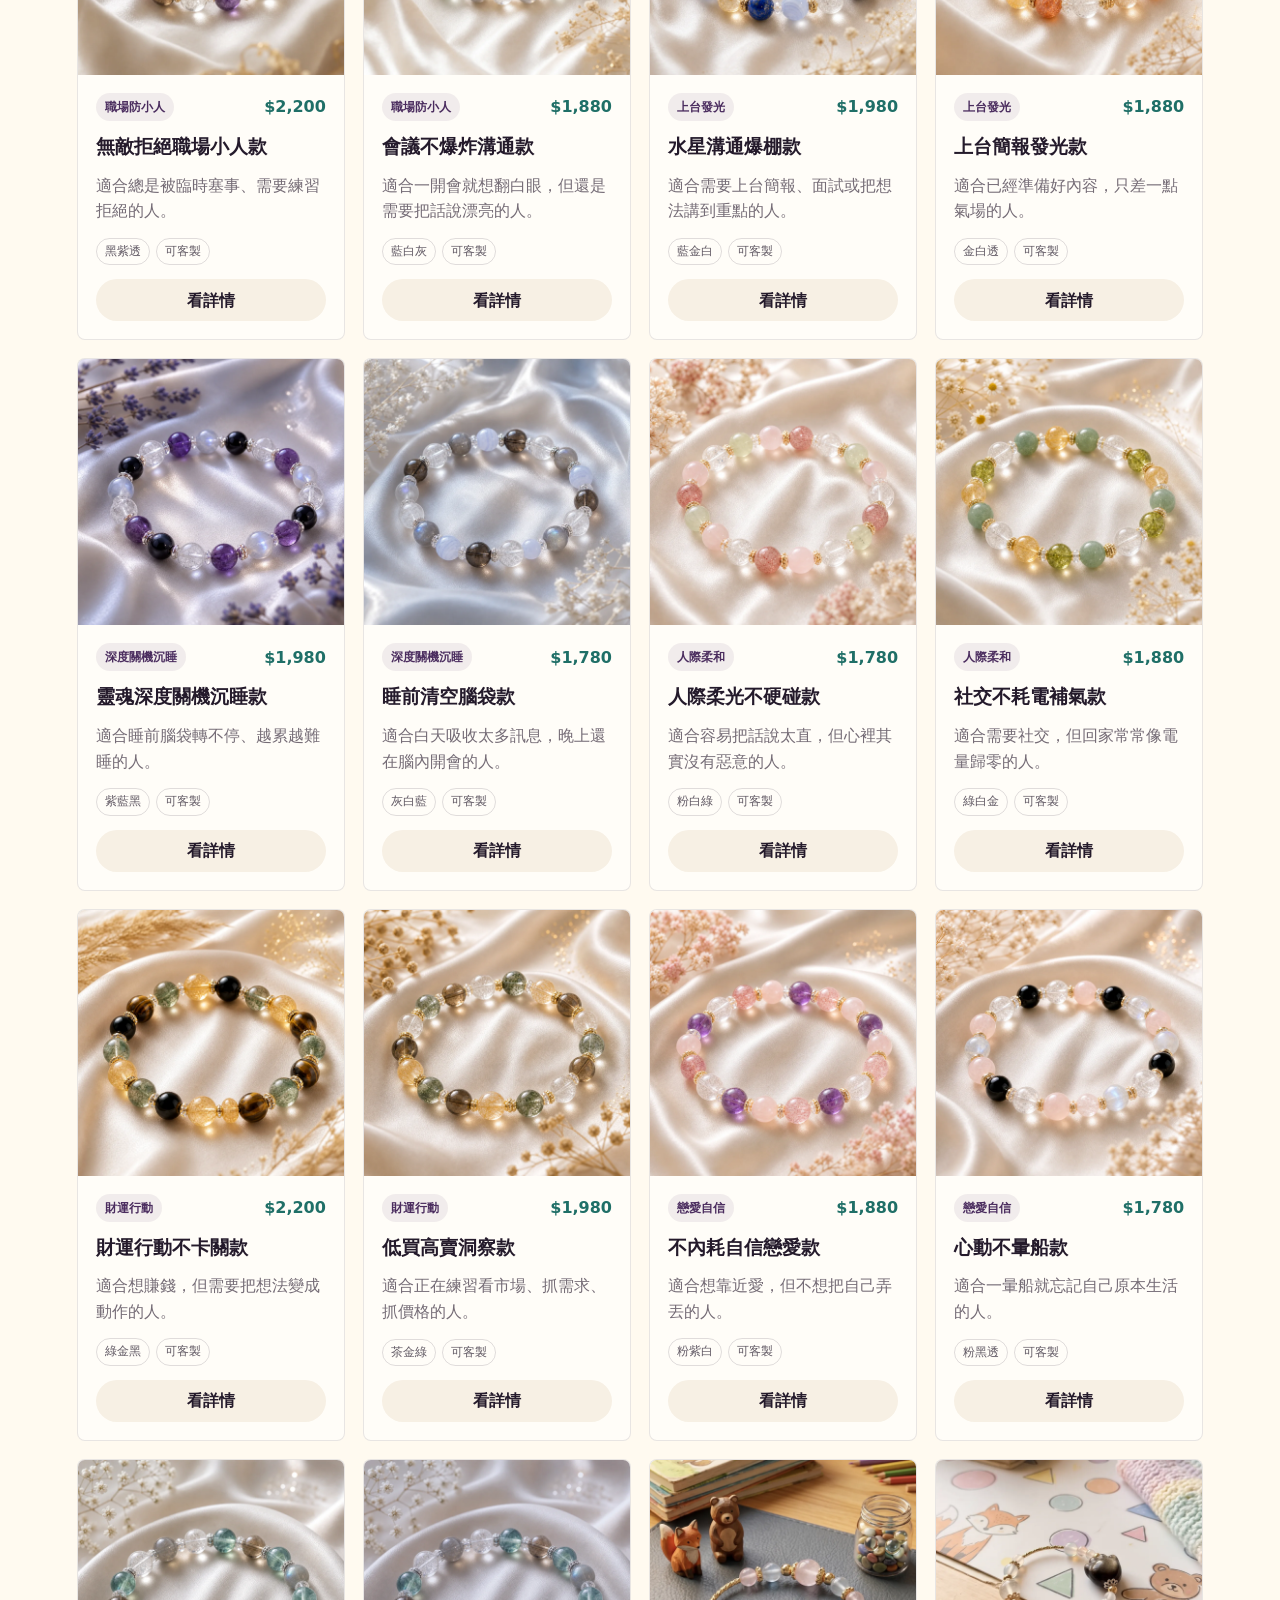
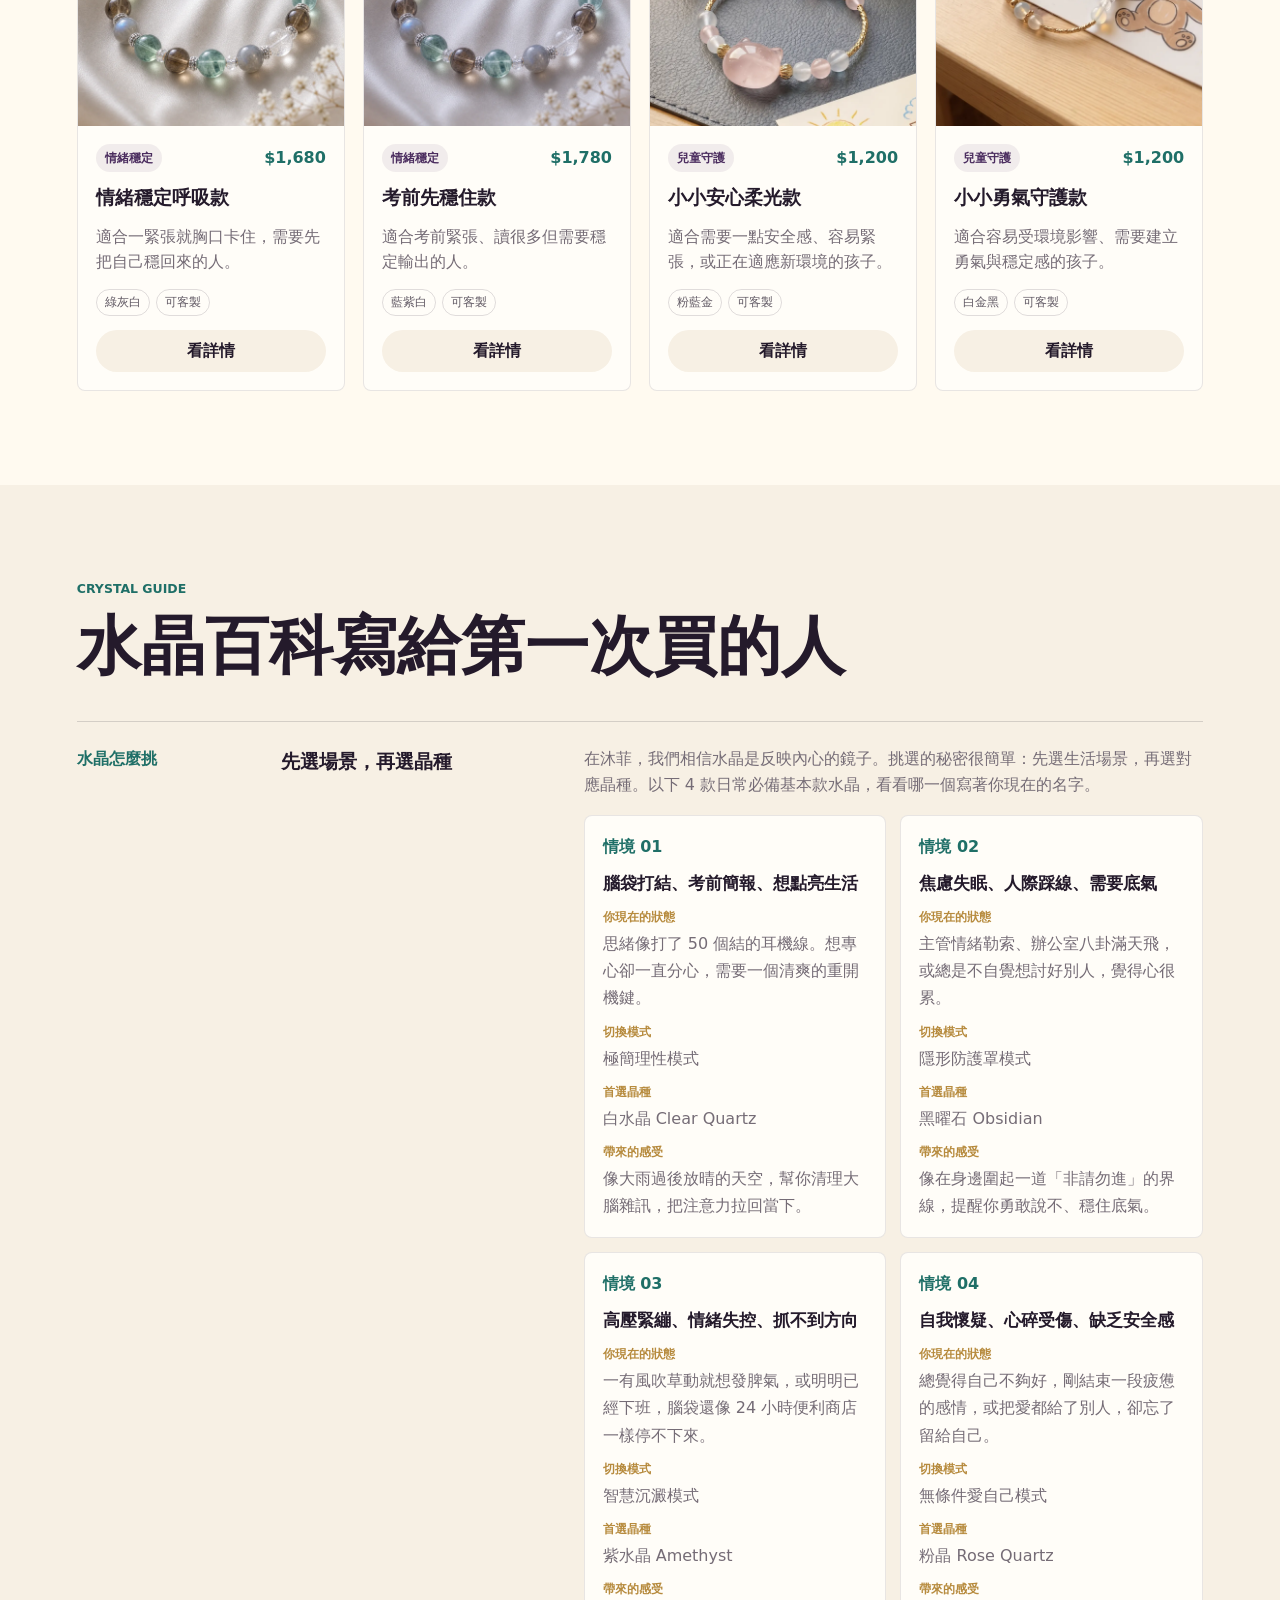
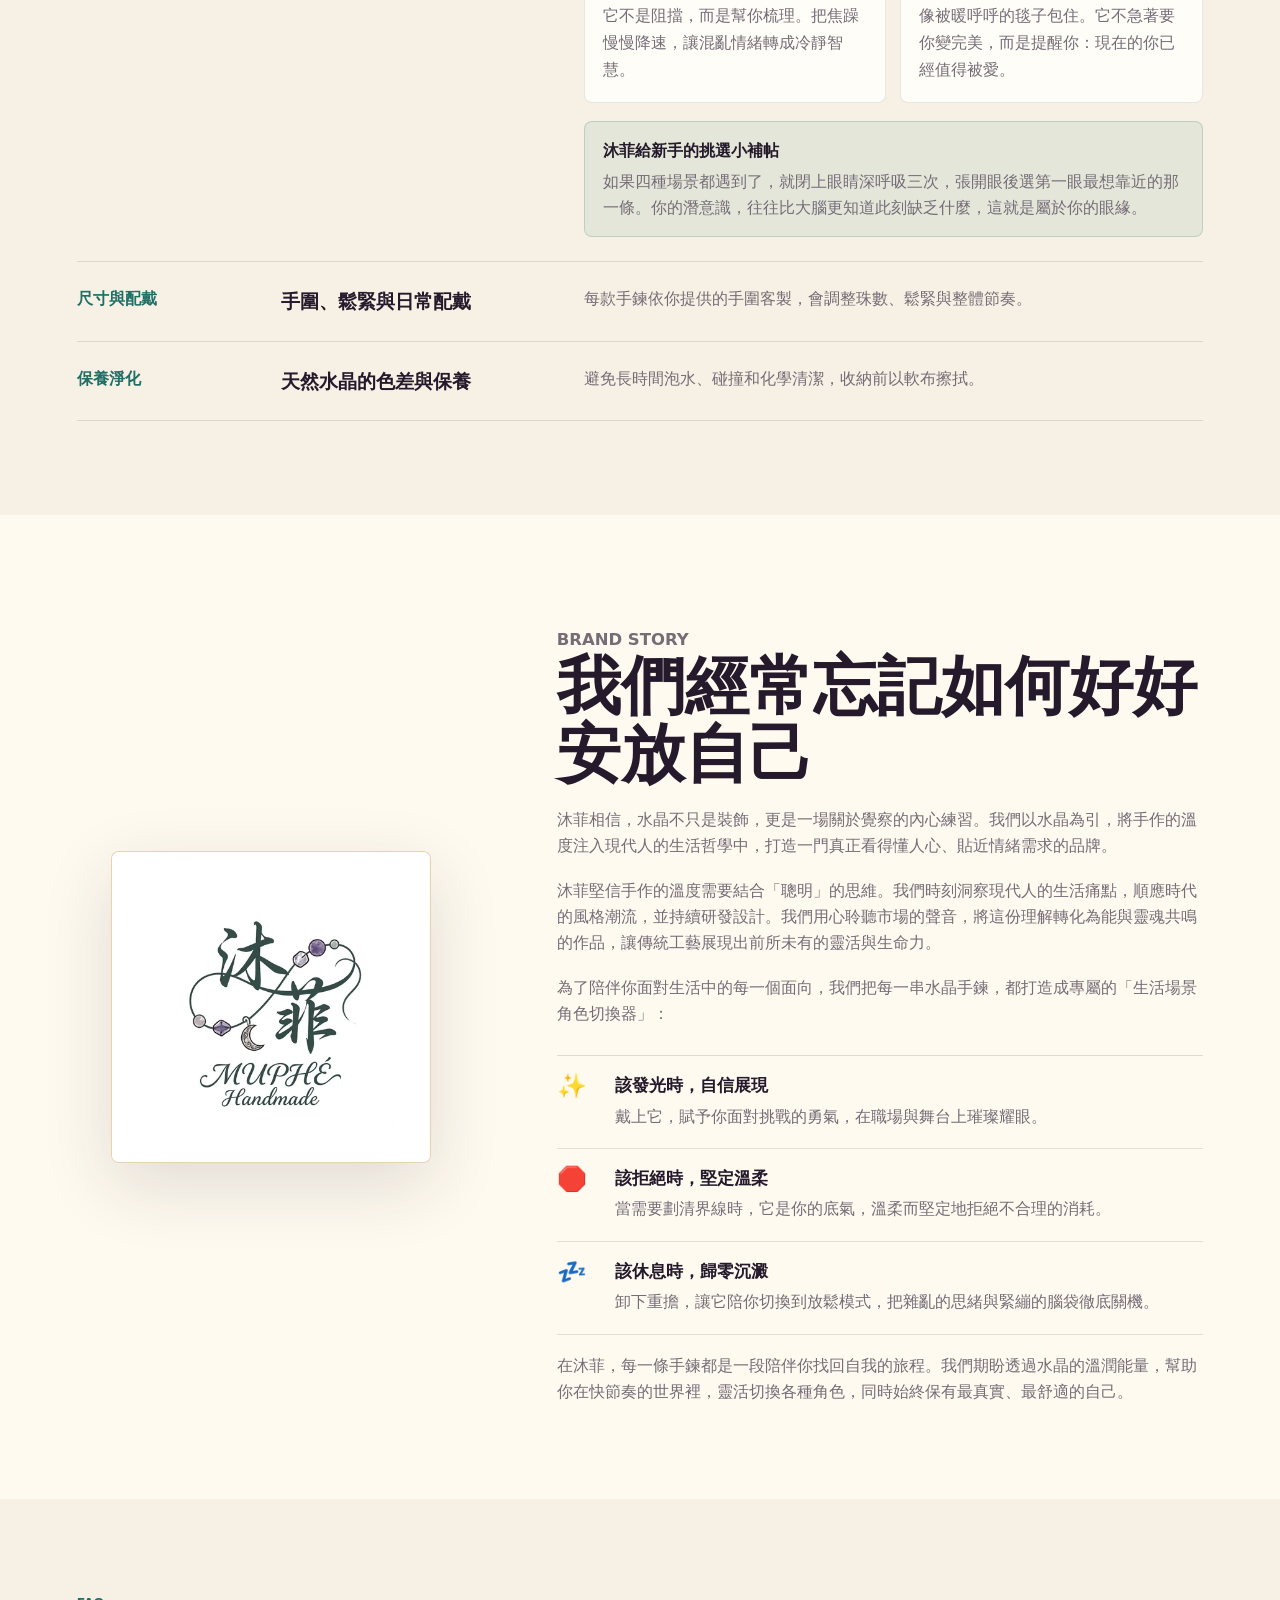
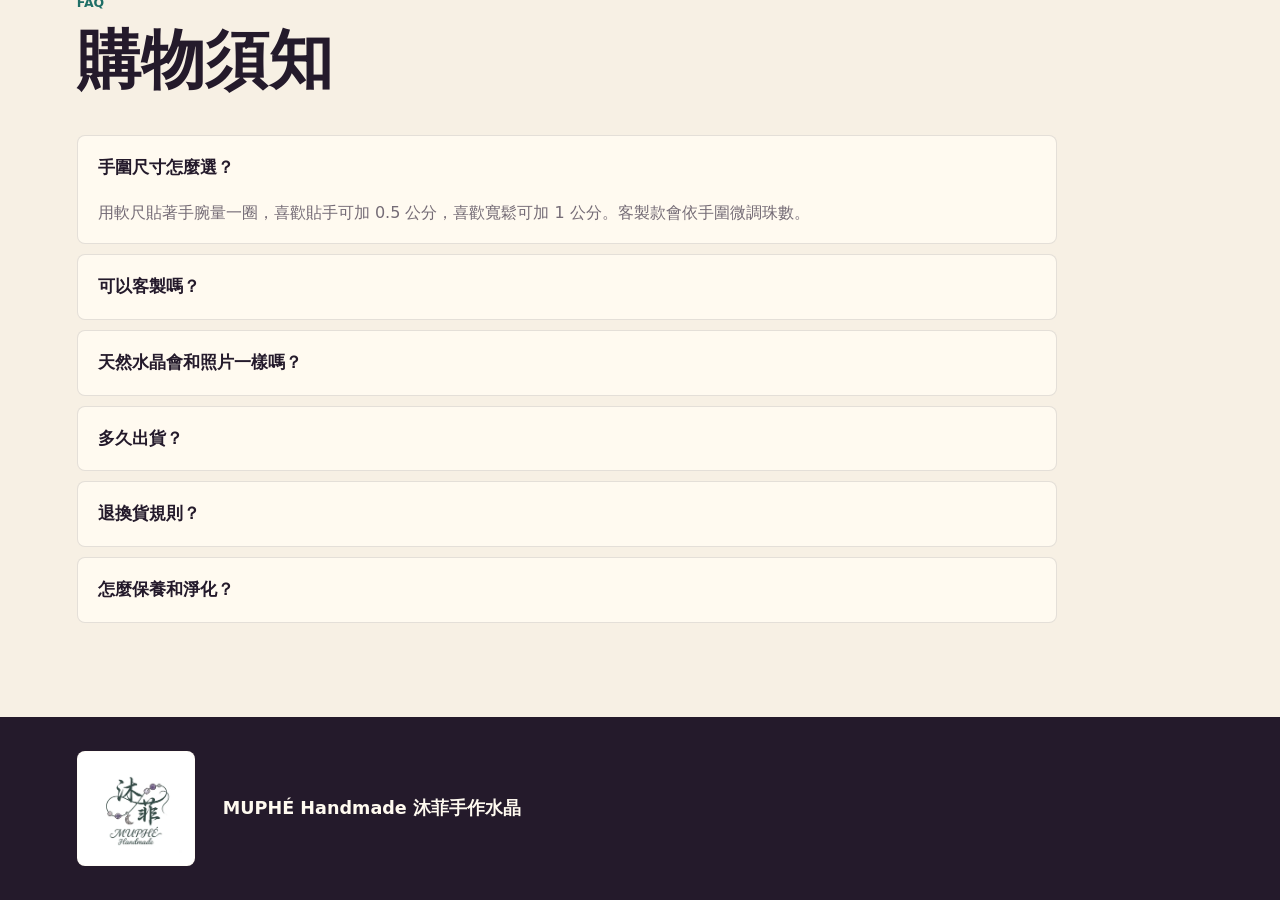
==== commit b9fdf68a: "Update launch collection and bracelet selection flow" ====
--- a/index.html
+++ b/index.html
@@ -140,7 +140,7 @@
       <div class="shop-heading">
         <div>
           <p class="eyebrow">Launch Collection</p>
-          <h2>首發 14 款可客製日常狀態手鍊</h2>
+          <h2>首發 16 款可客製日常狀態手鍊</h2>
         </div>
         <p>
           每一款都可依手圍客製，商品頁會說清楚：適合誰、什麼情境戴、用了哪些晶種、客製方式、淨化保養和包裝內容。
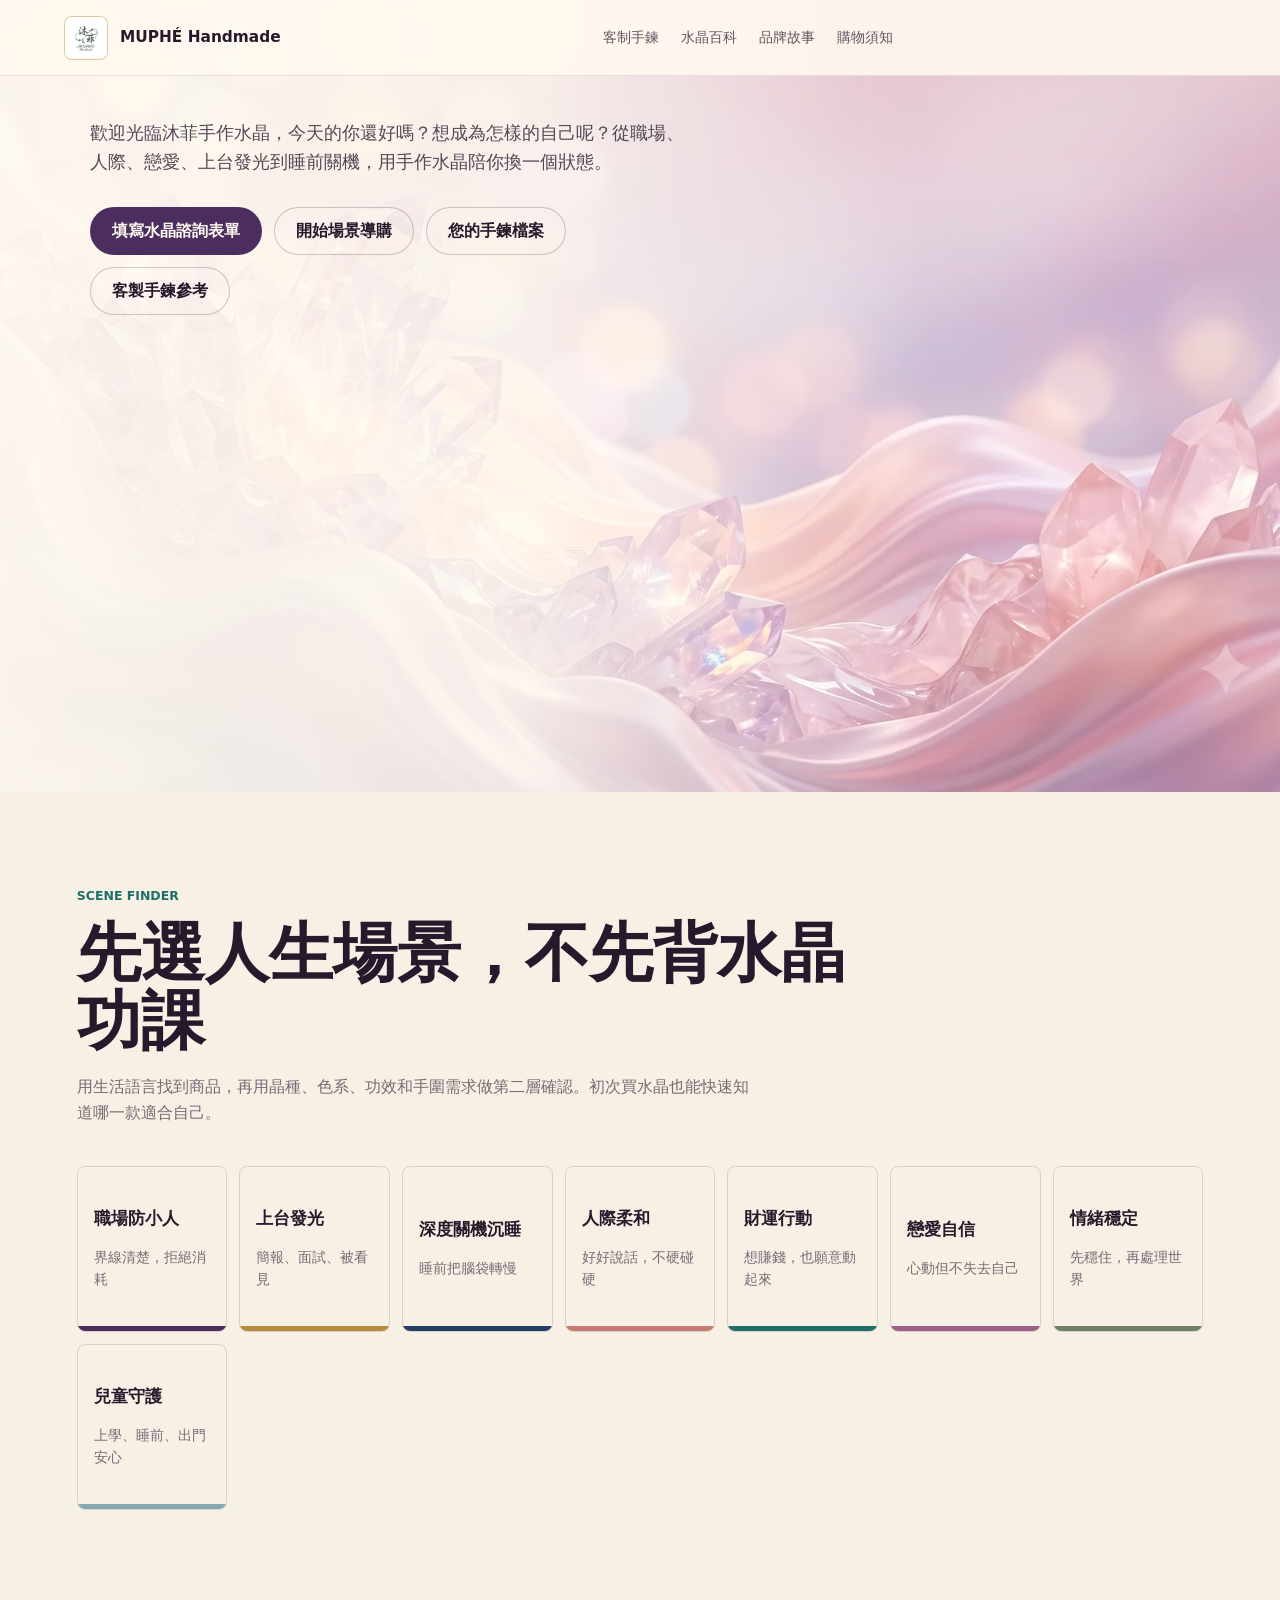
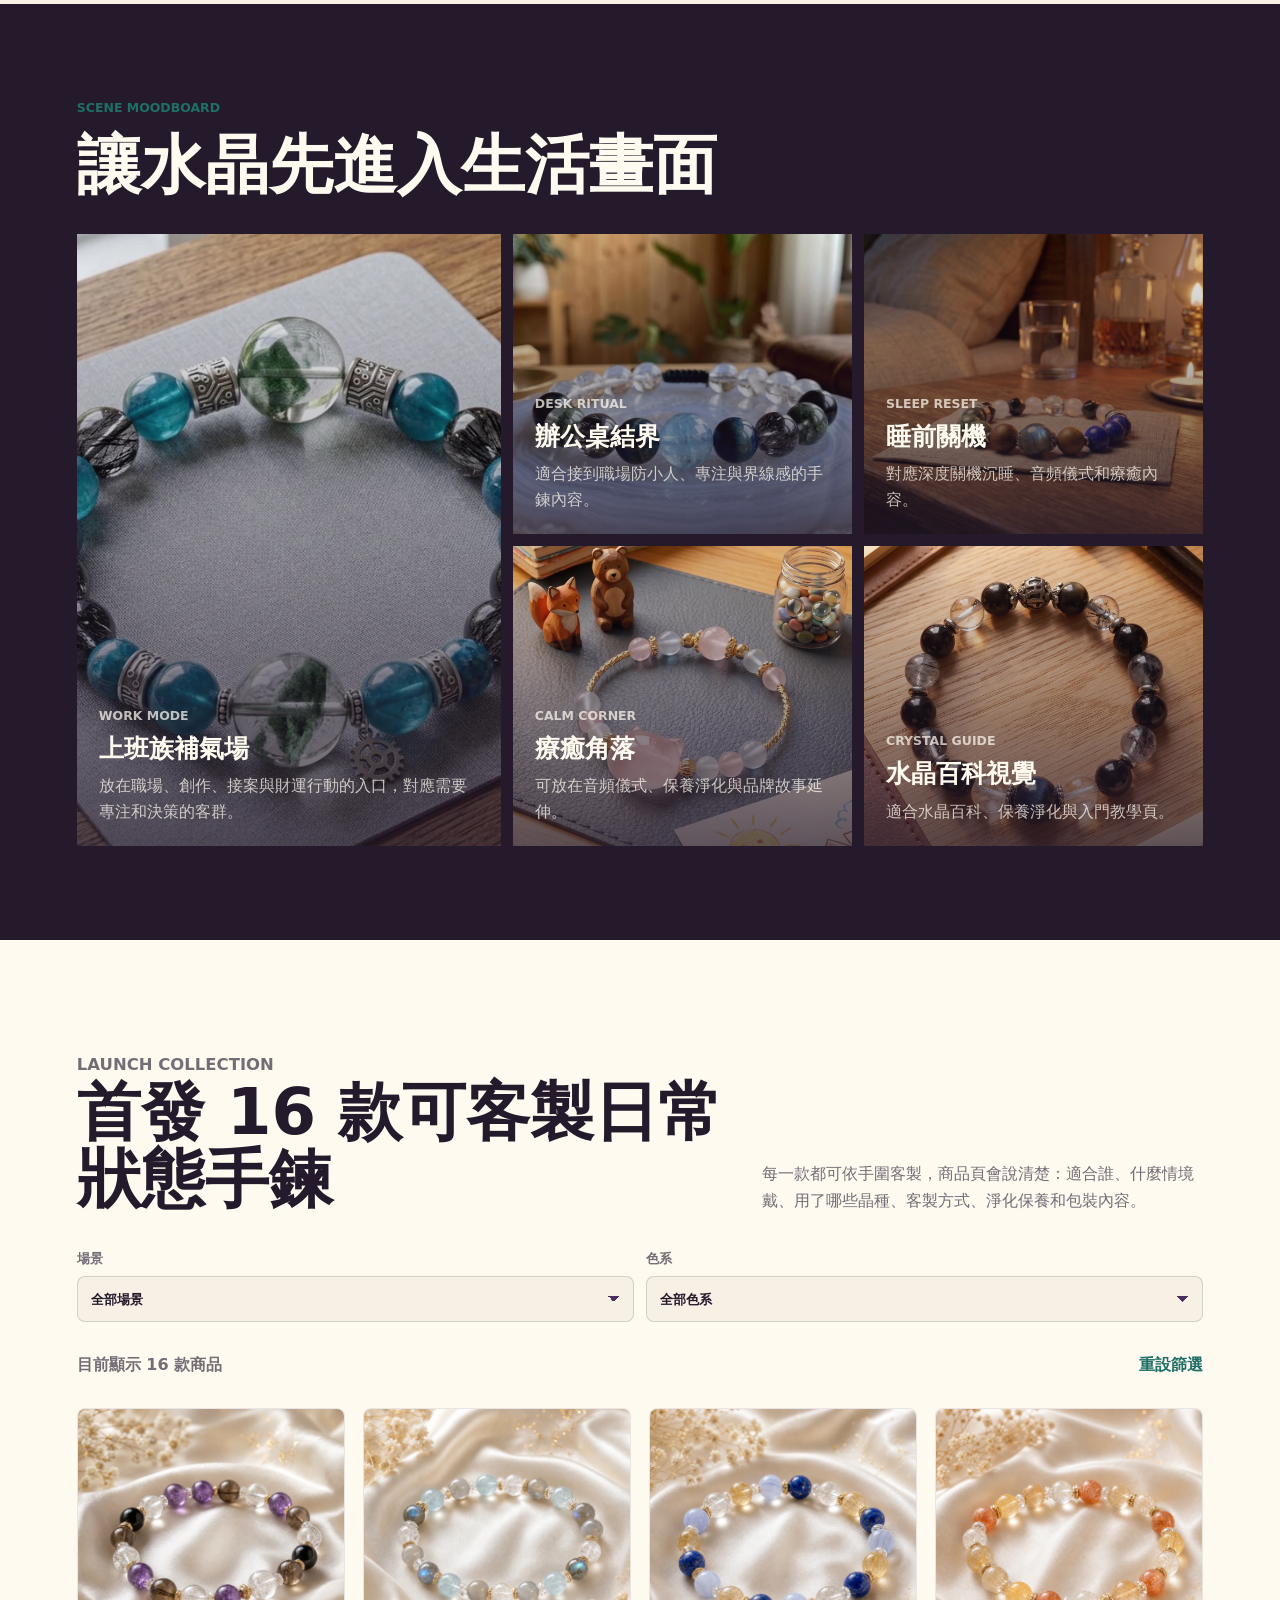
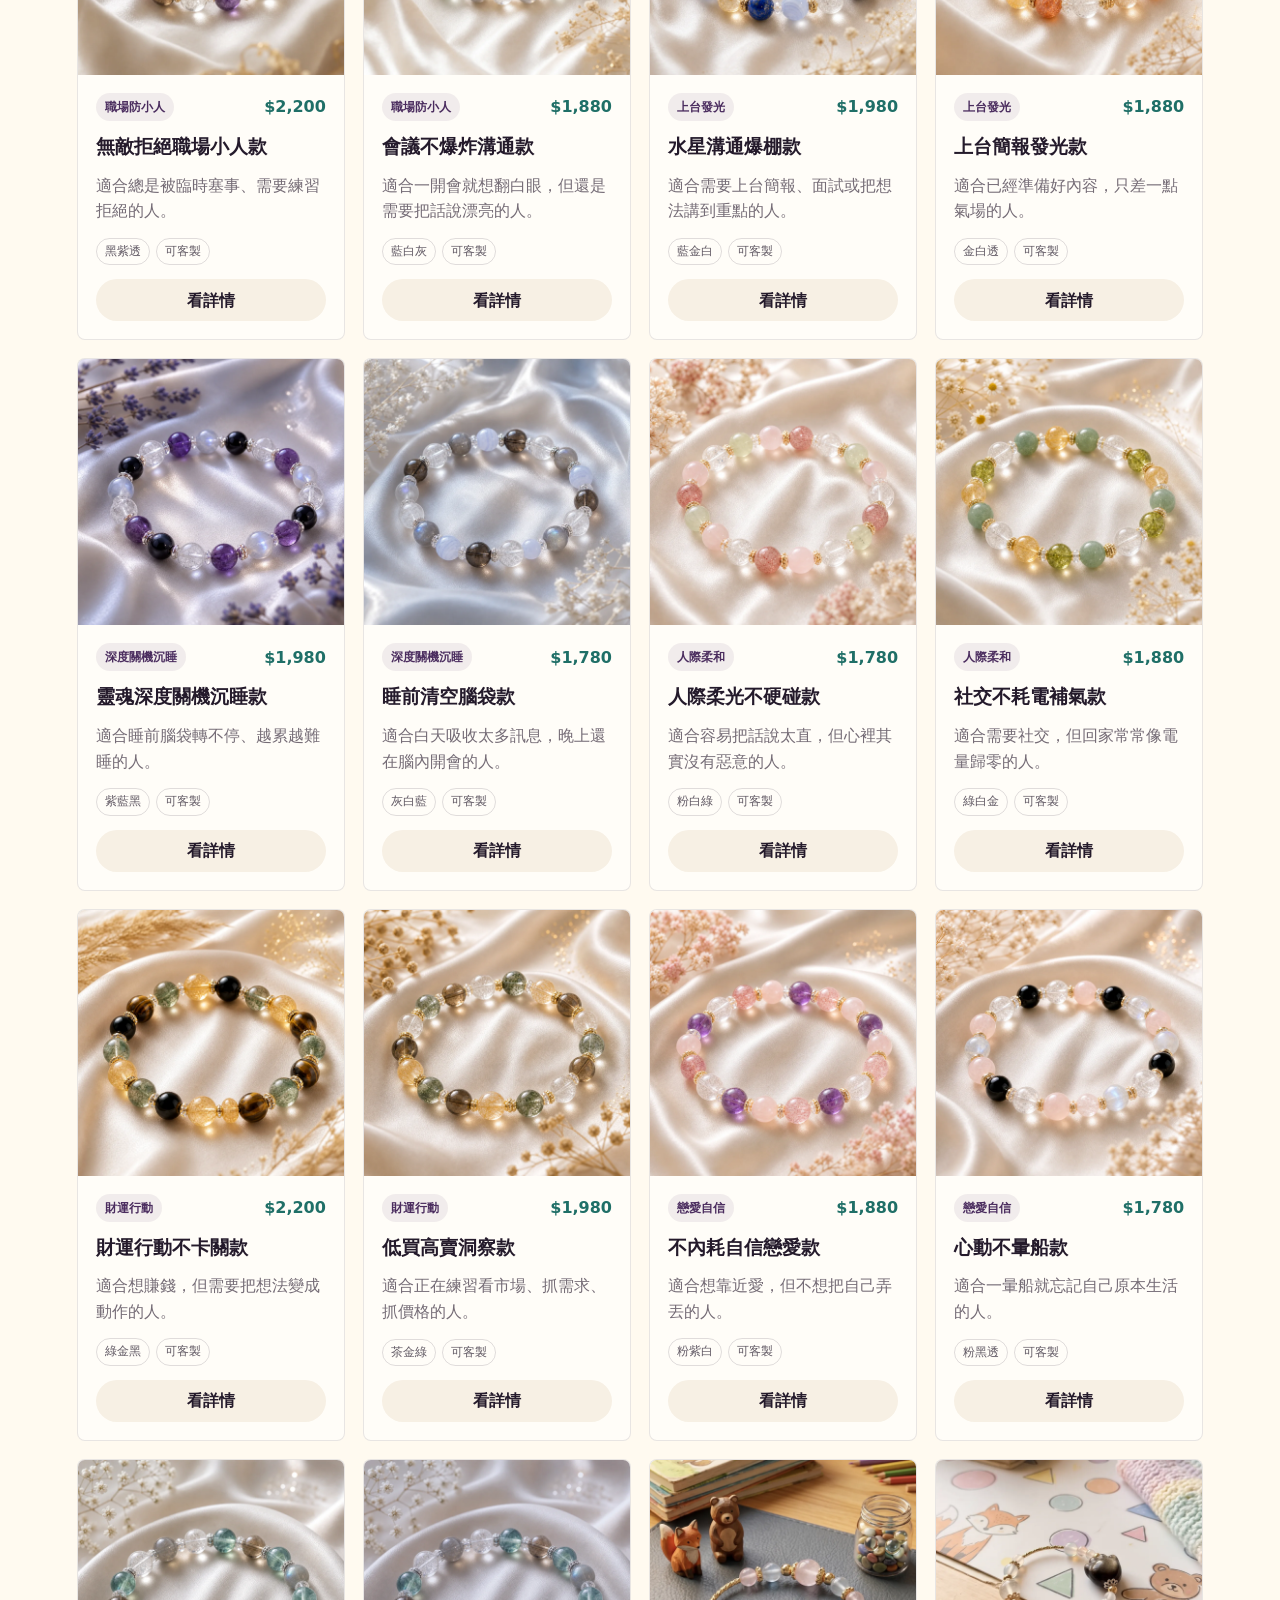
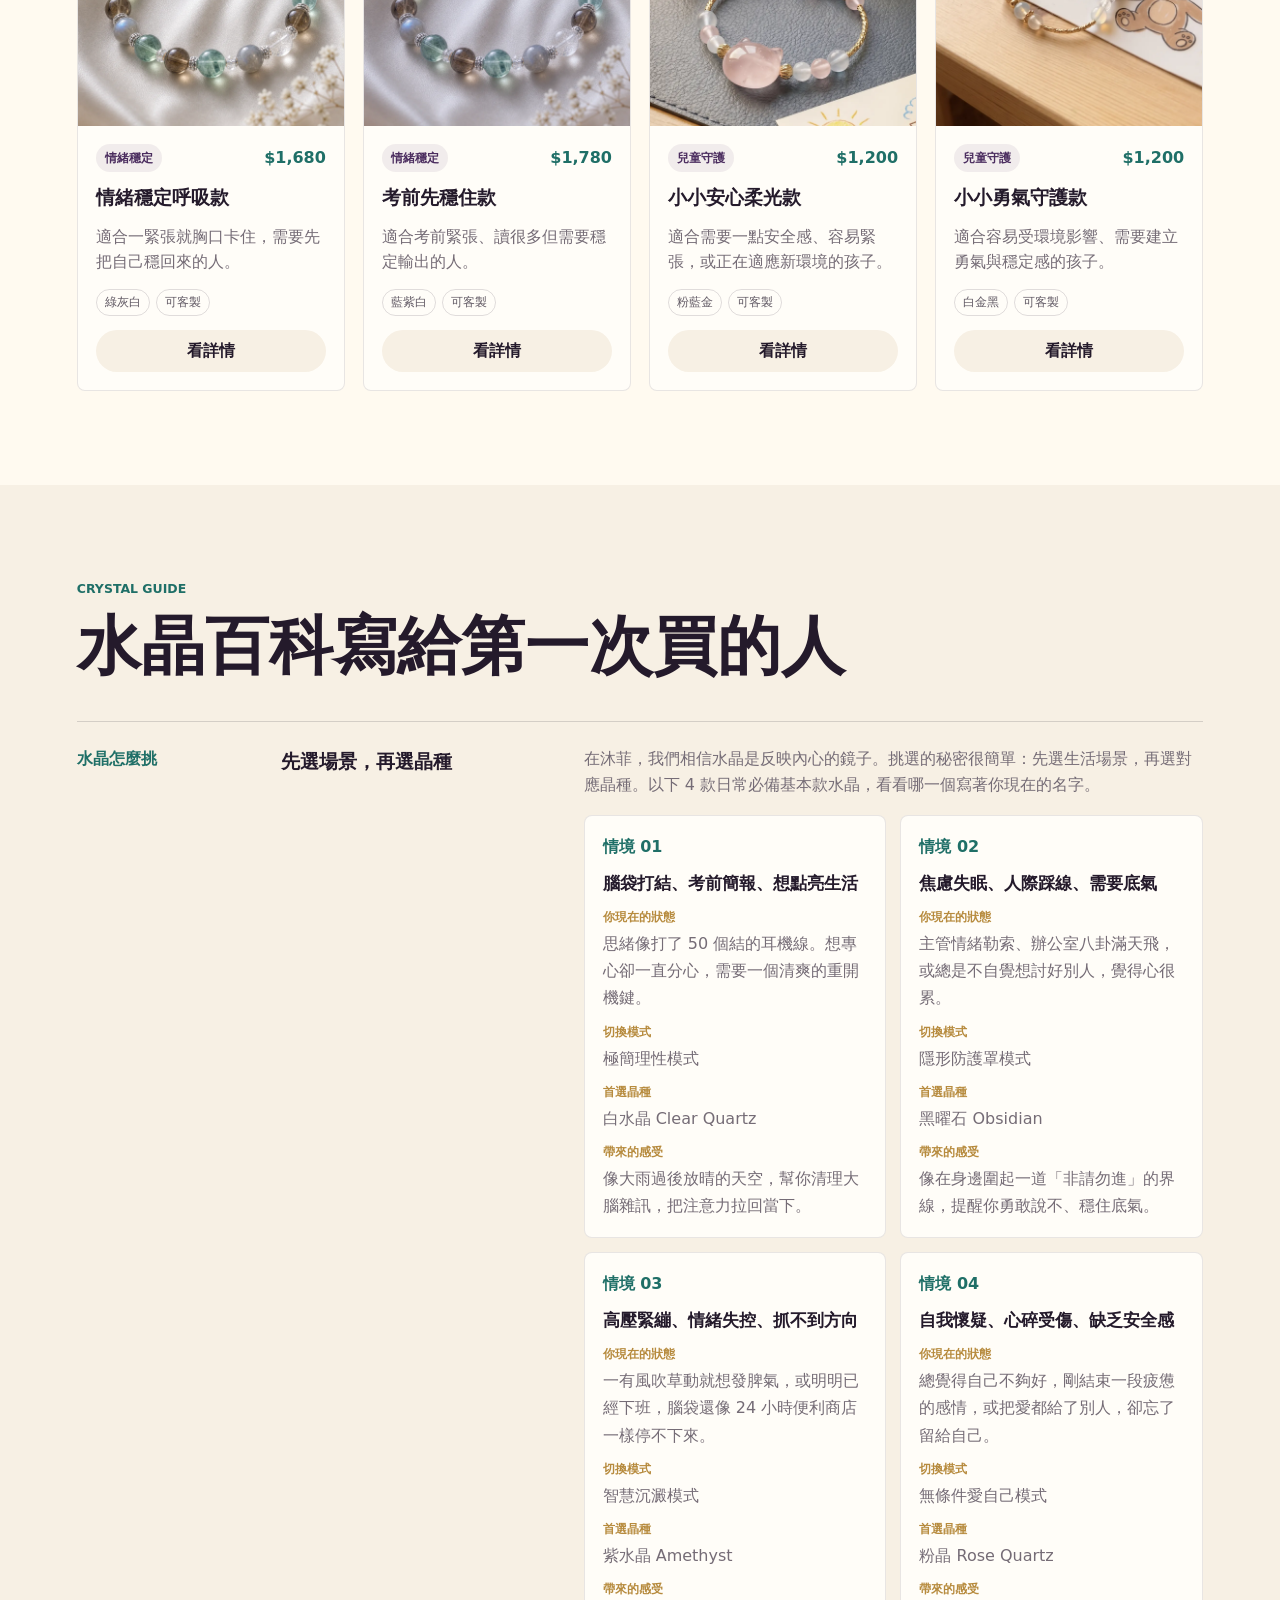
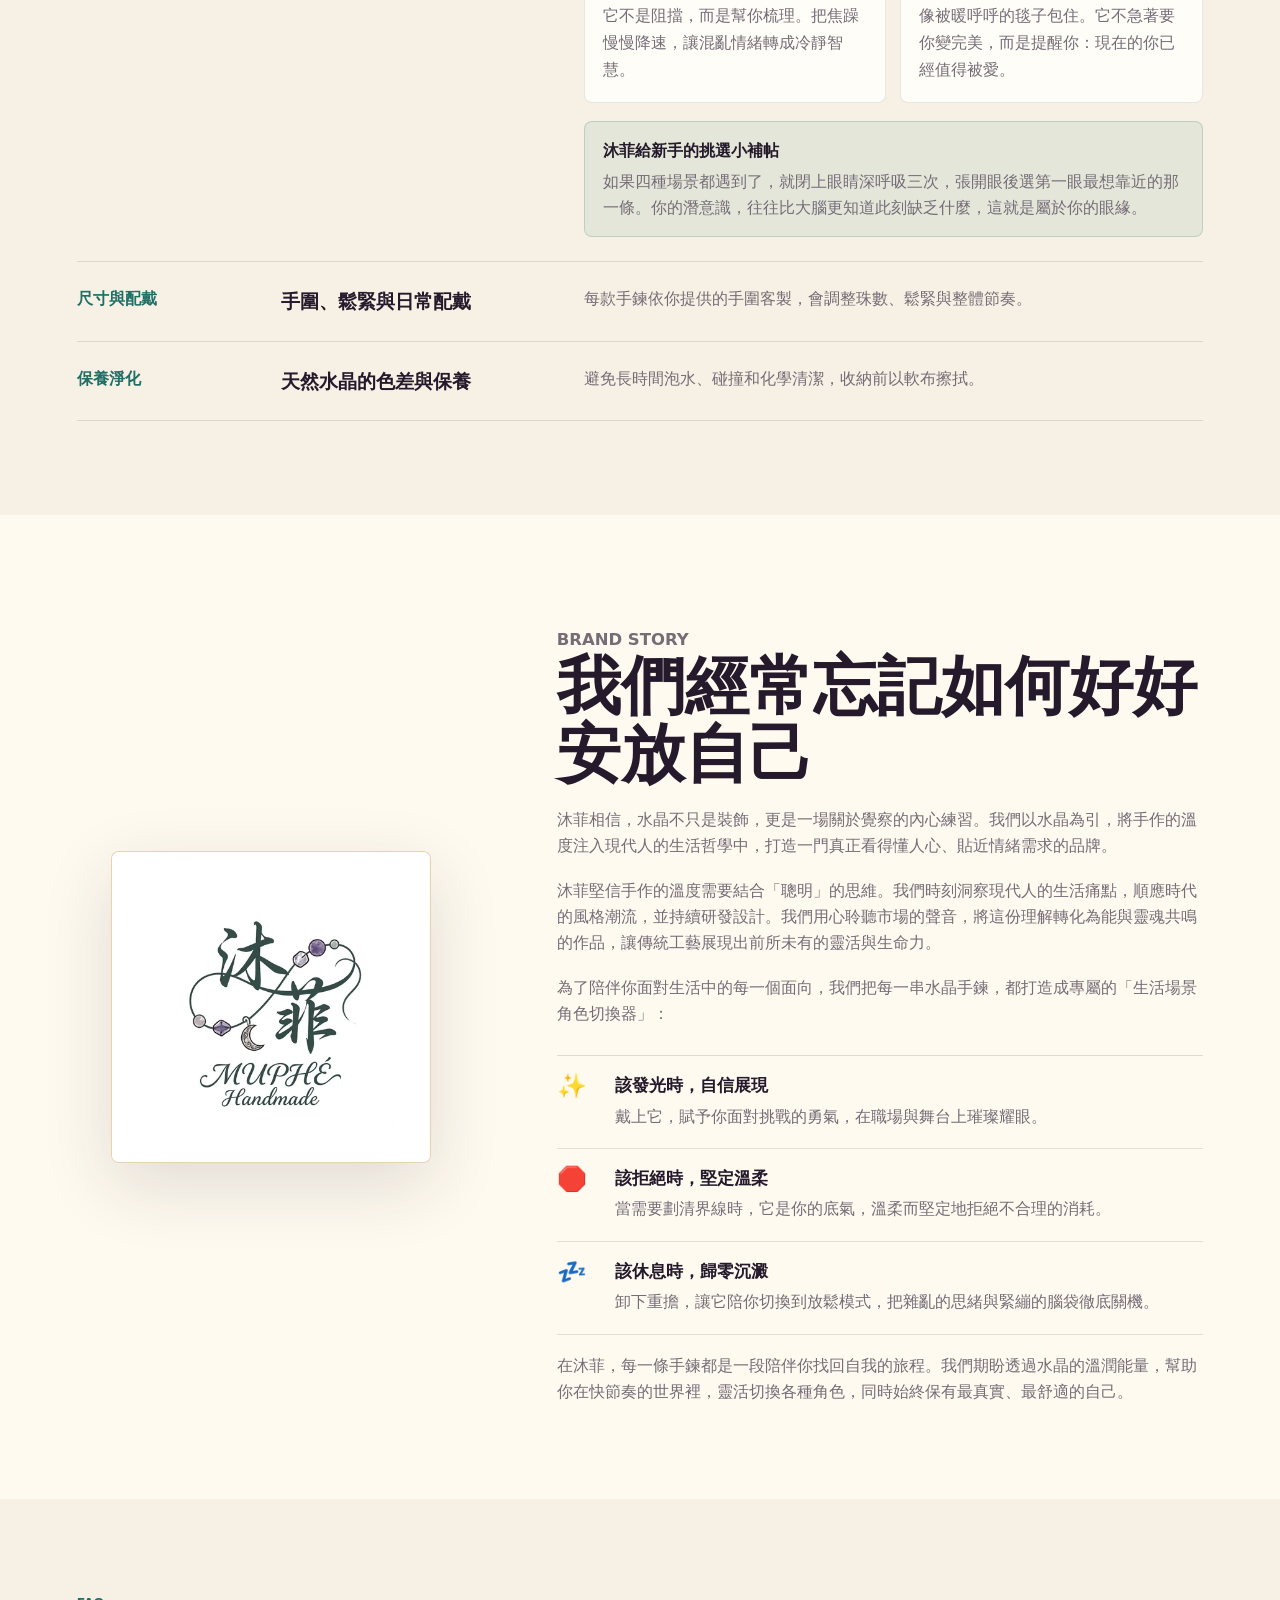
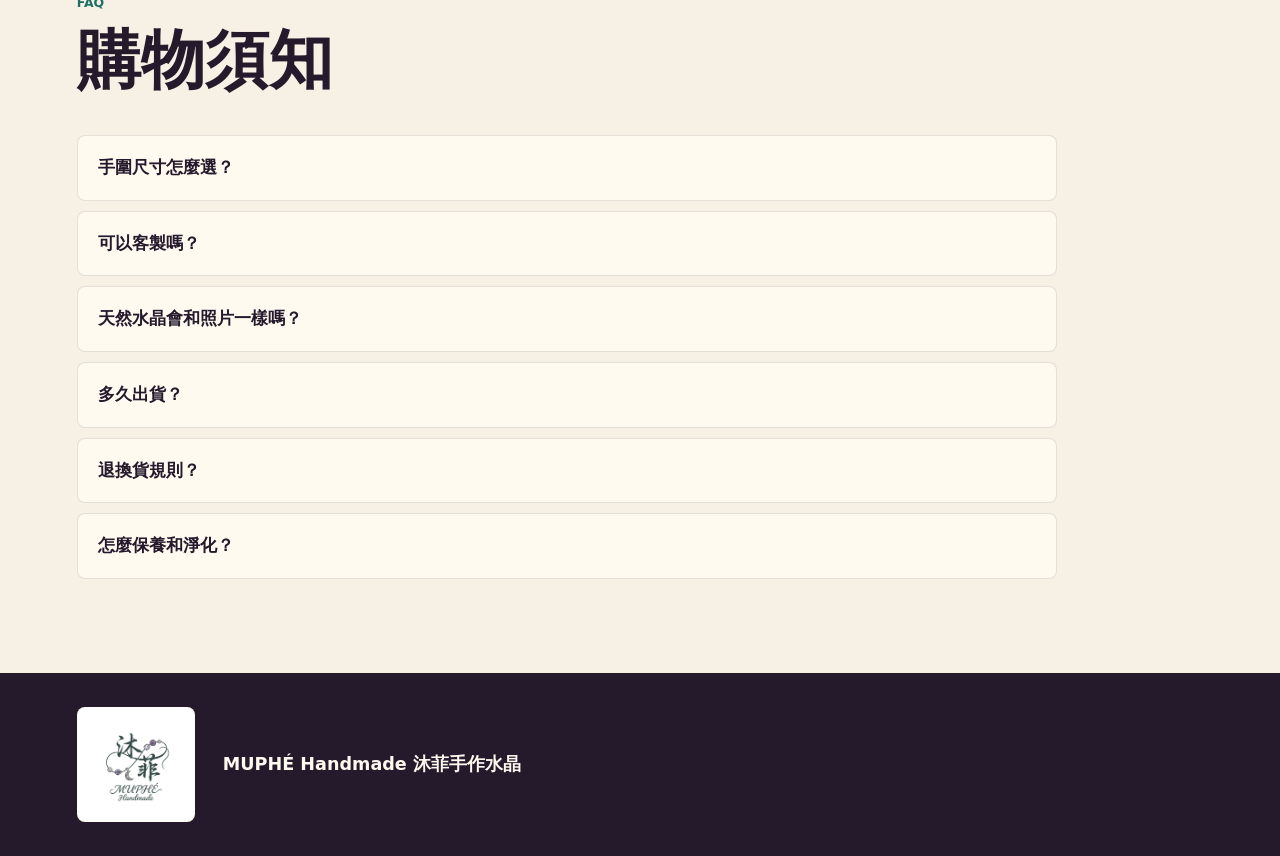
==== commit 73a07922: "Add wrist measurement guide image" ====
--- a/index.html
+++ b/index.html
@@ -346,9 +346,19 @@
         <h2>購物須知</h2>
       </div>
       <div class="faq-list">
-        <details open>
+        <details>
           <summary>手圍尺寸怎麼選？</summary>
           <p>用軟尺貼著手腕量一圈，喜歡貼手可加 0.5 公分，喜歡寬鬆可加 1 公分。客製款會依手圍微調珠數。</p>
+          <figure class="wrist-measure-guide">
+            <img
+              src="pic/手圍量測方法.webp"
+              width="1008"
+              height="1054"
+              loading="lazy"
+              decoding="async"
+              alt="手圍量測方法示意圖"
+            />
+          </figure>
         </details>
         <details>
           <summary>可以客製嗎？</summary>
--- a/styles.css
+++ b/styles.css
@@ -1029,6 +1029,19 @@
   padding: 0 0 18px;
 }
 
+.wrist-measure-guide {
+  margin: 0 0 20px;
+}
+
+.wrist-measure-guide img {
+  background: #fff;
+  border: 1px solid rgba(36, 26, 43, 0.1);
+  border-radius: 8px;
+  display: block;
+  height: auto;
+  max-width: min(100%, 560px);
+}
+
 .site-footer {
   align-items: center;
   background: var(--ink);
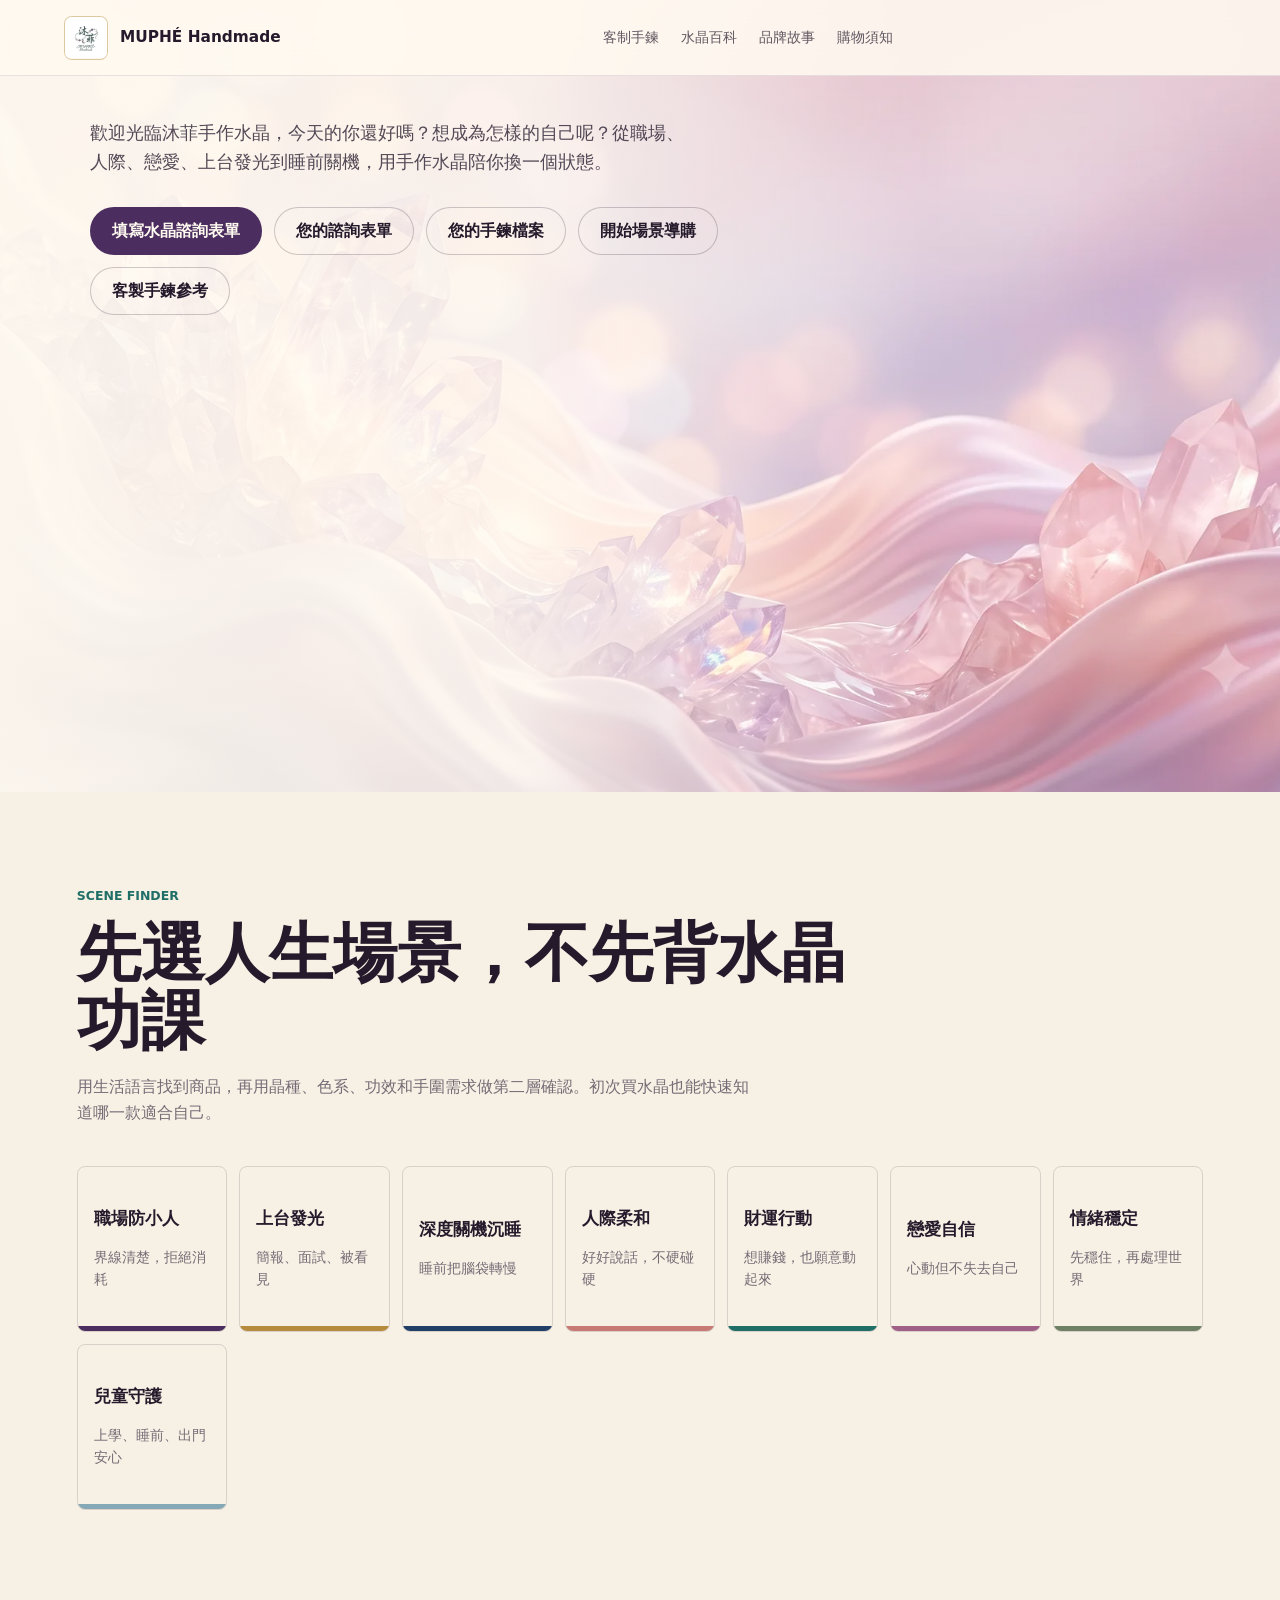
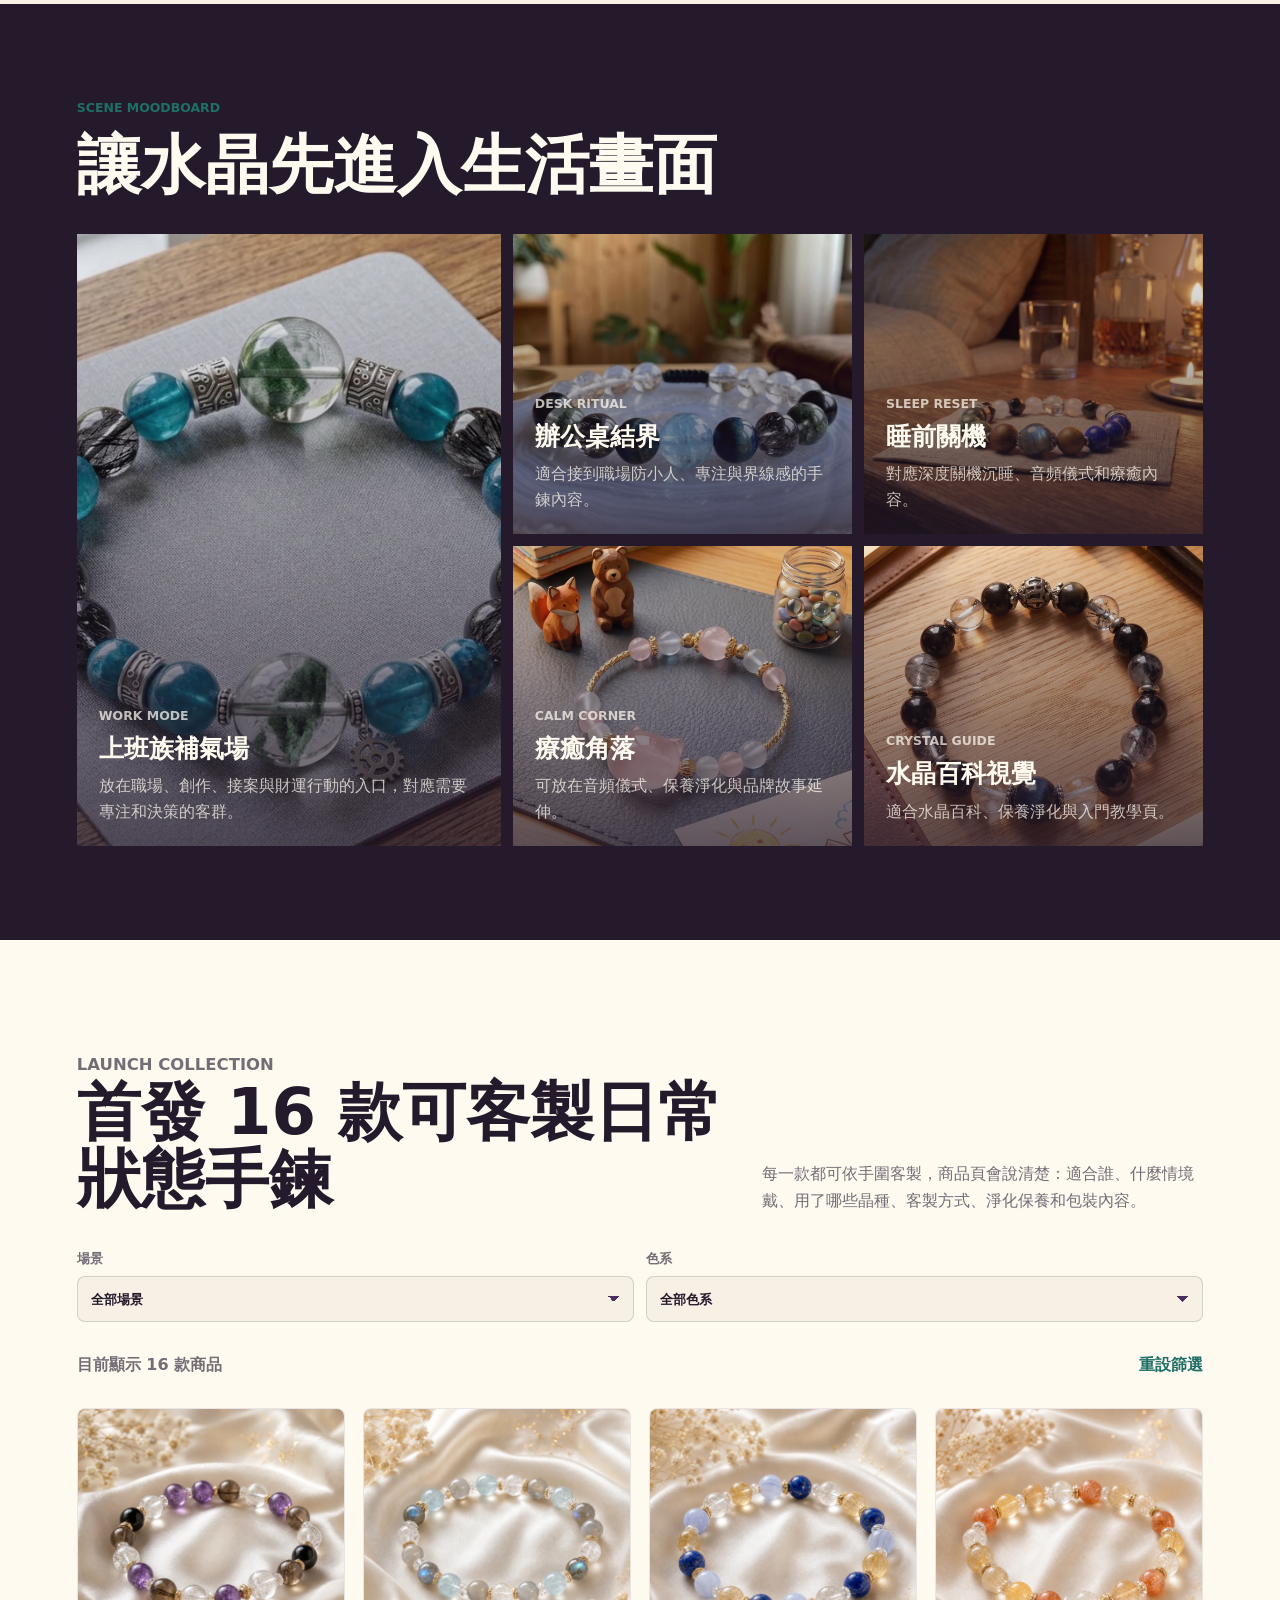
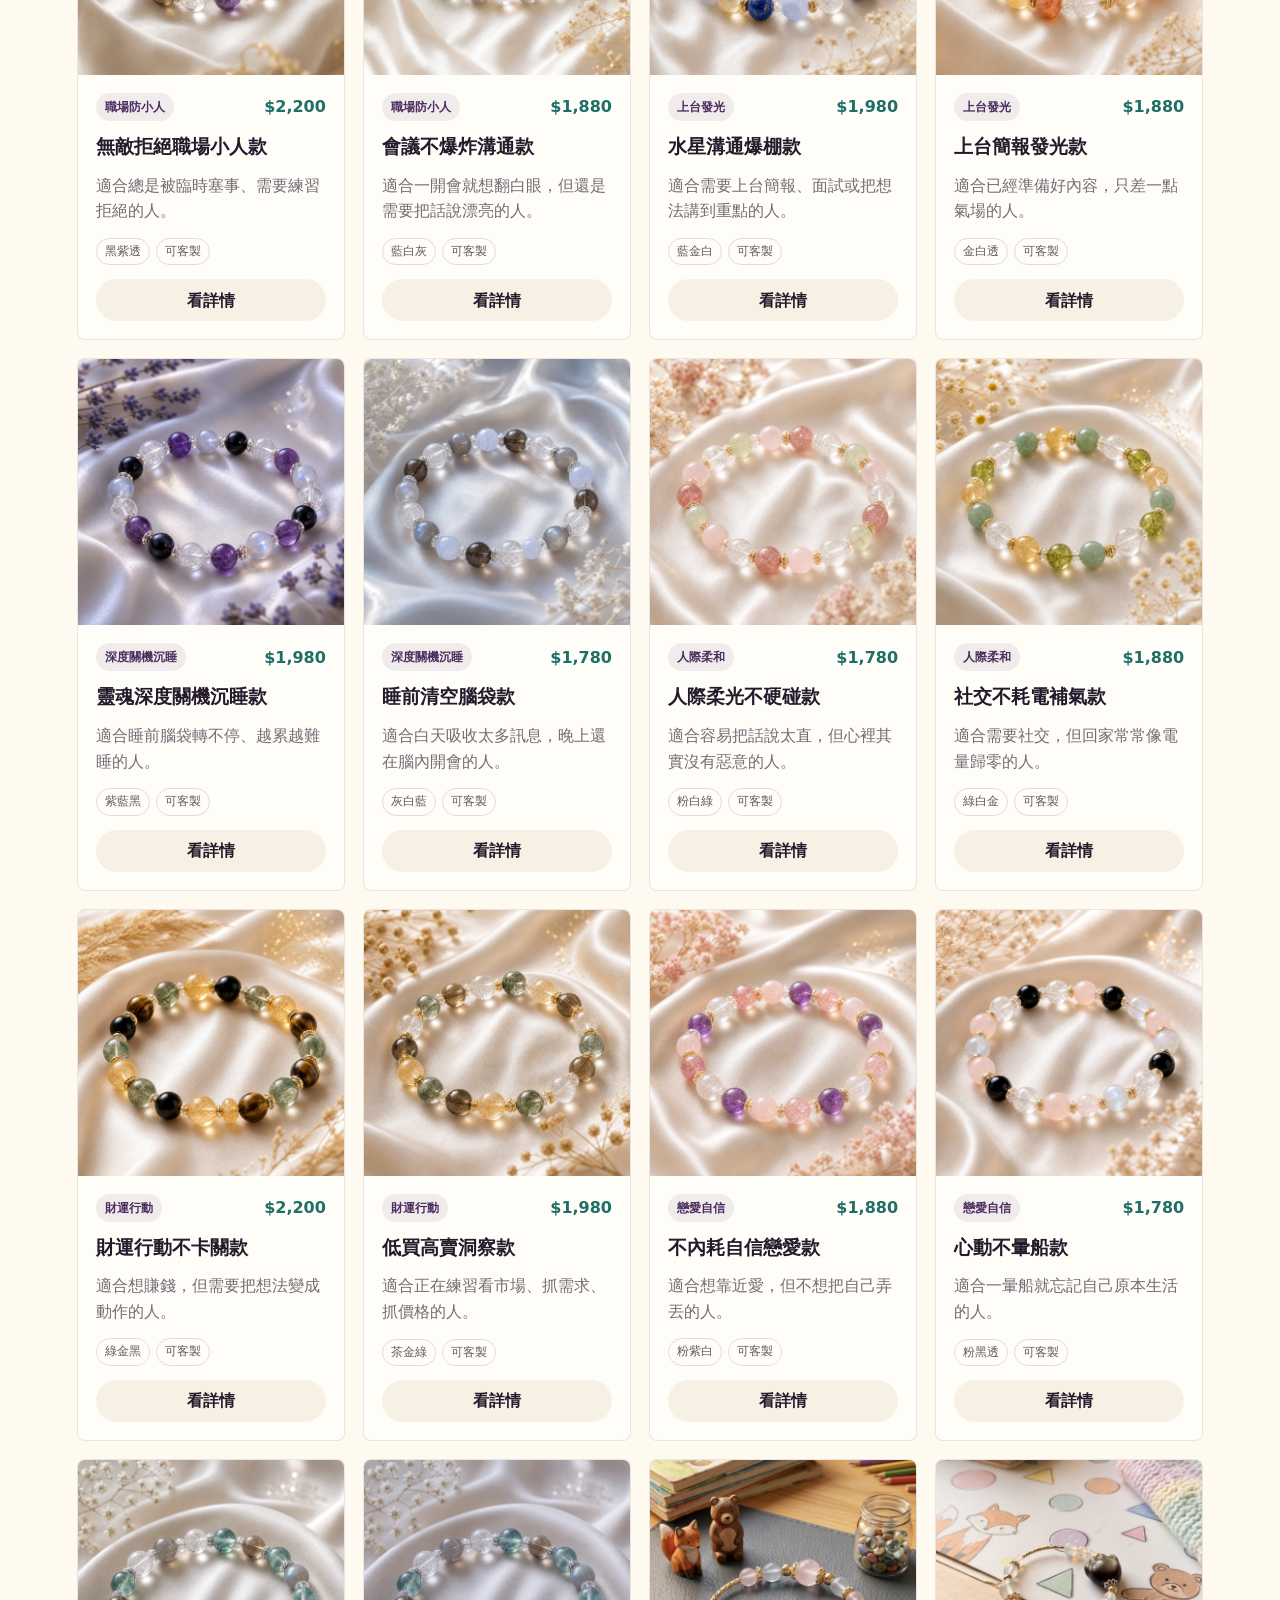
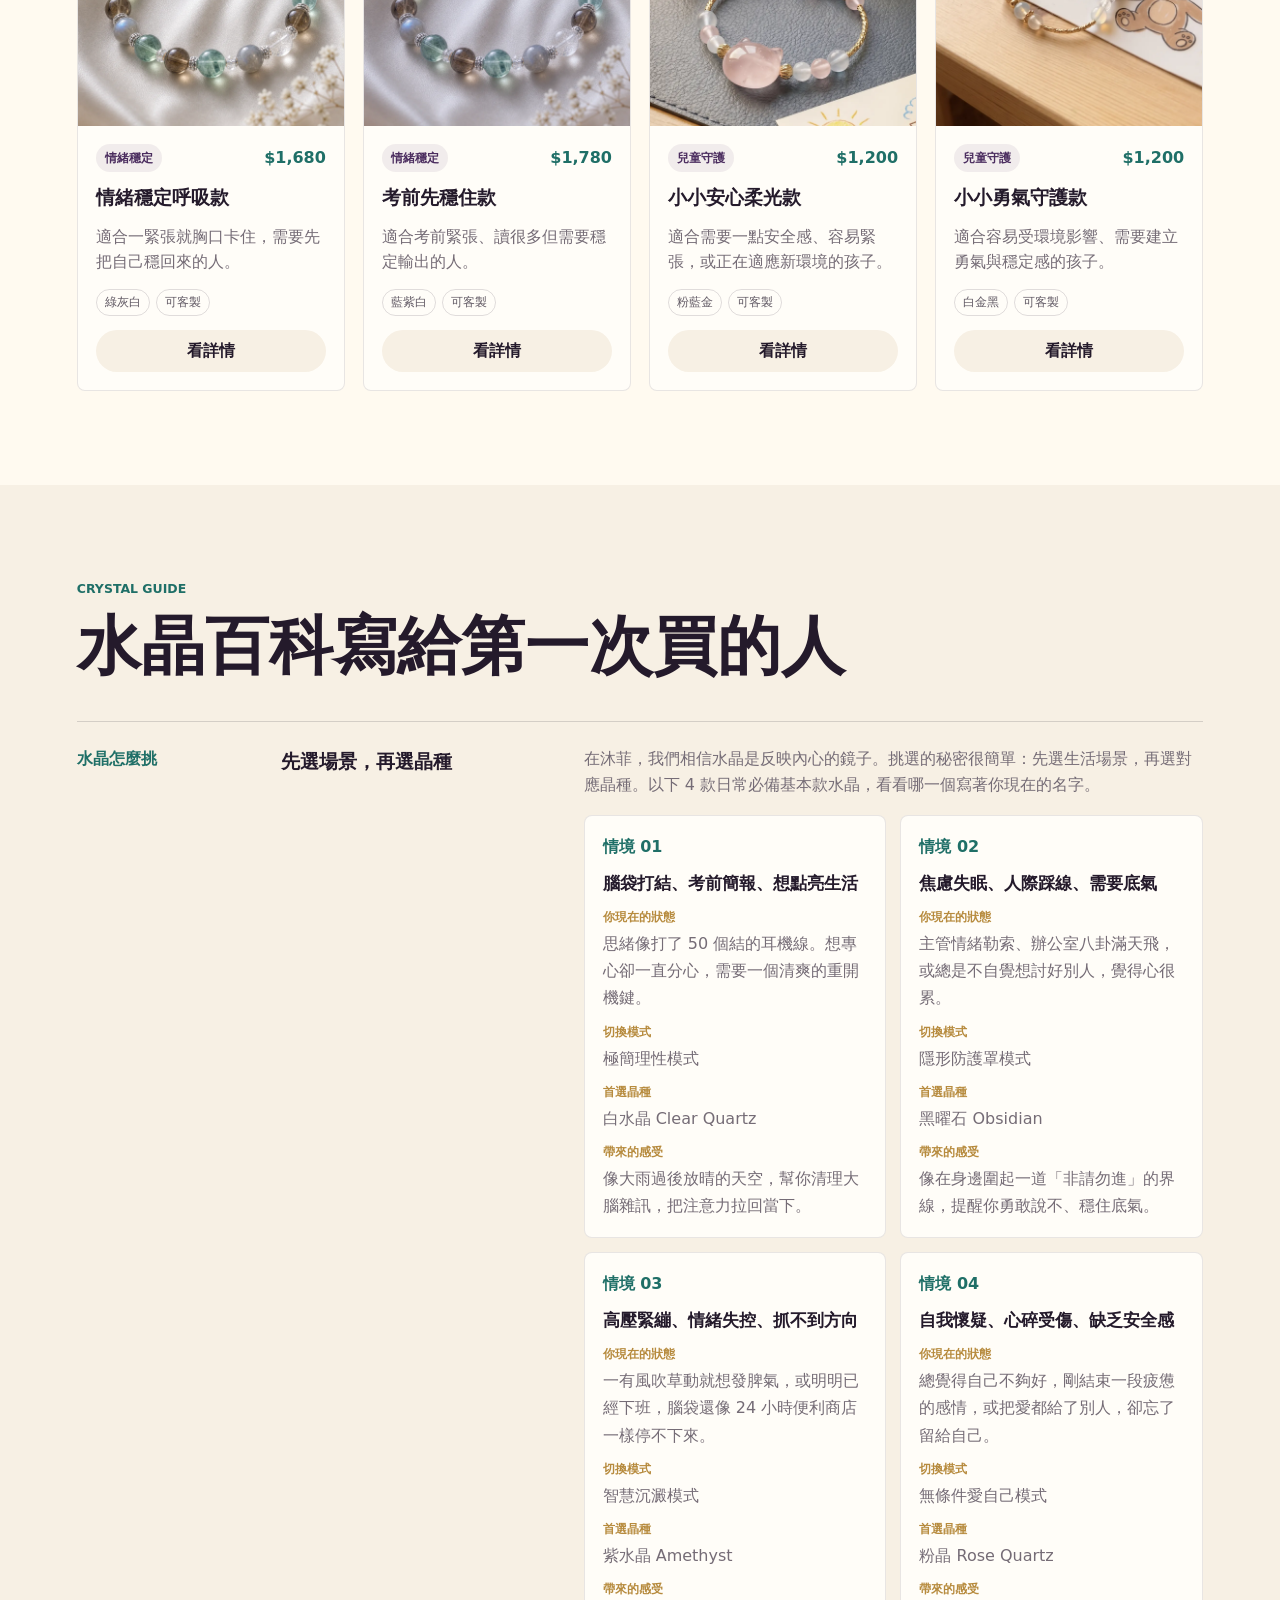
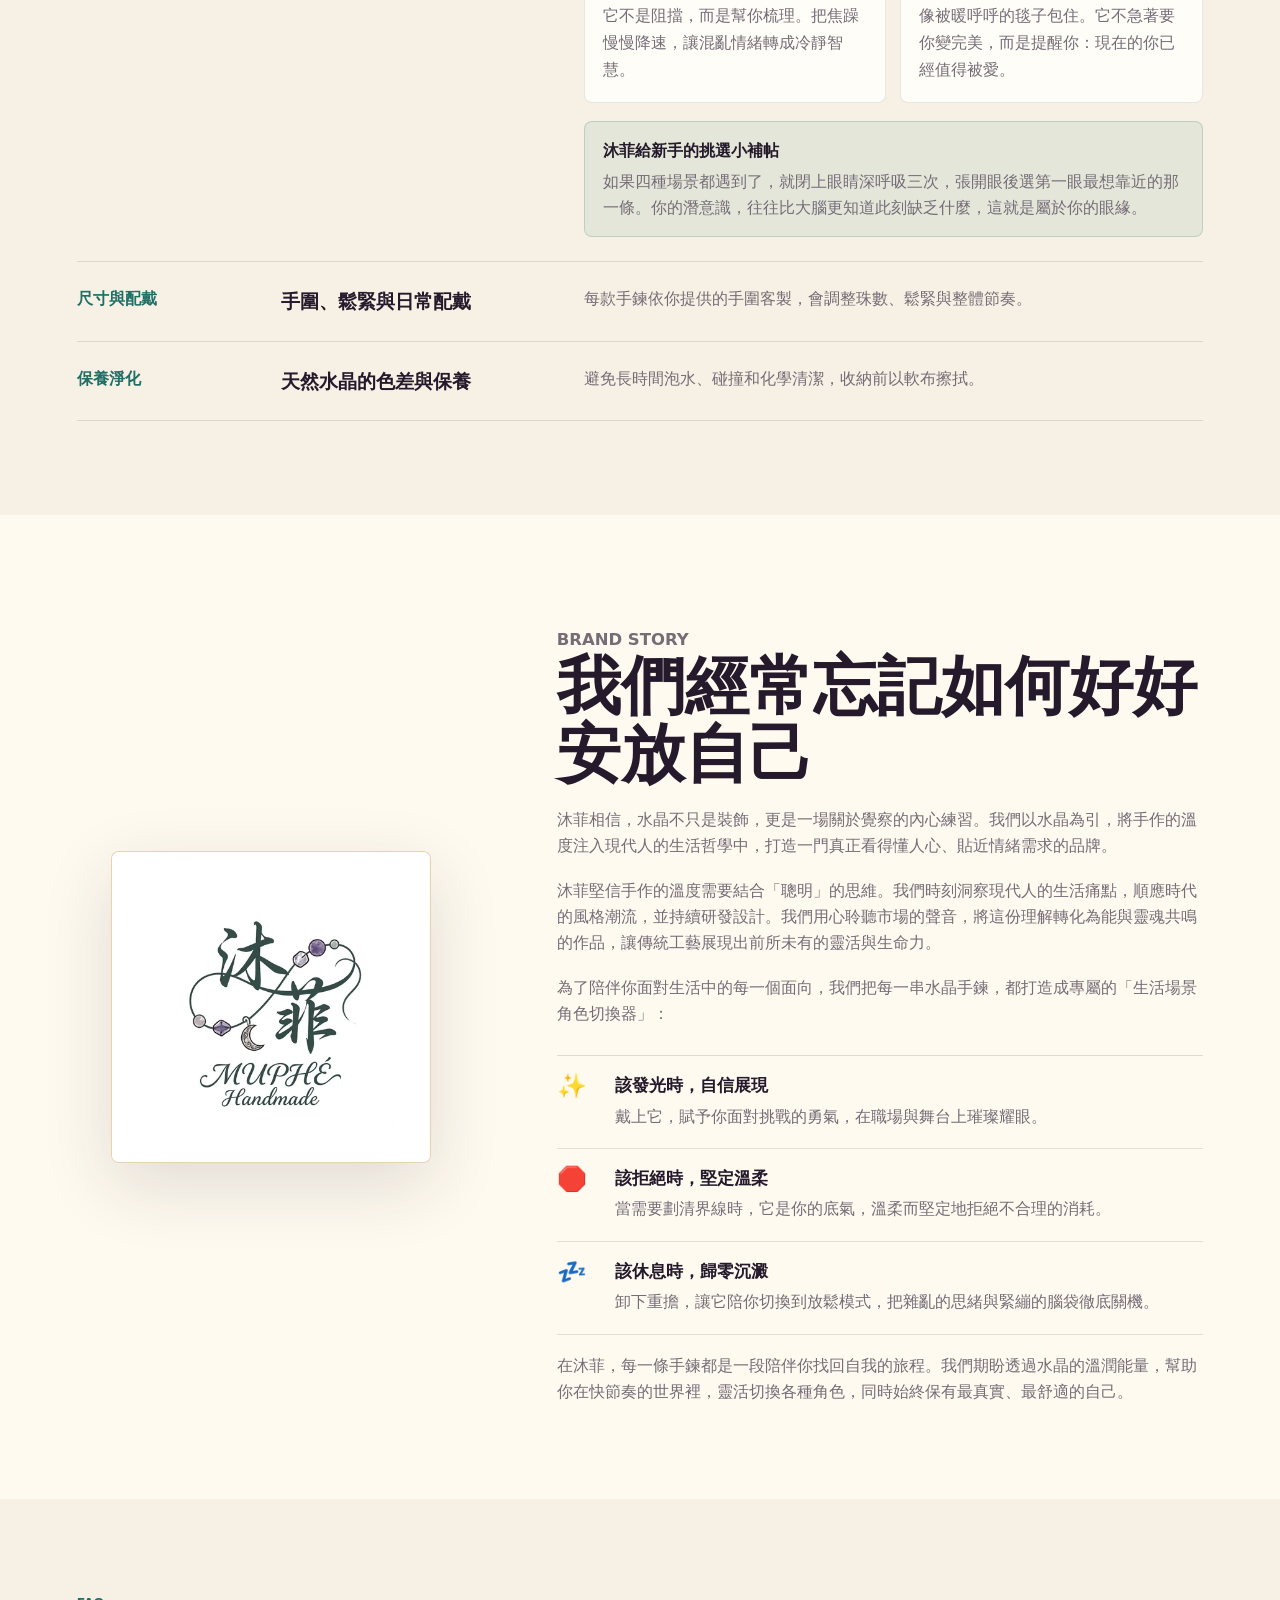
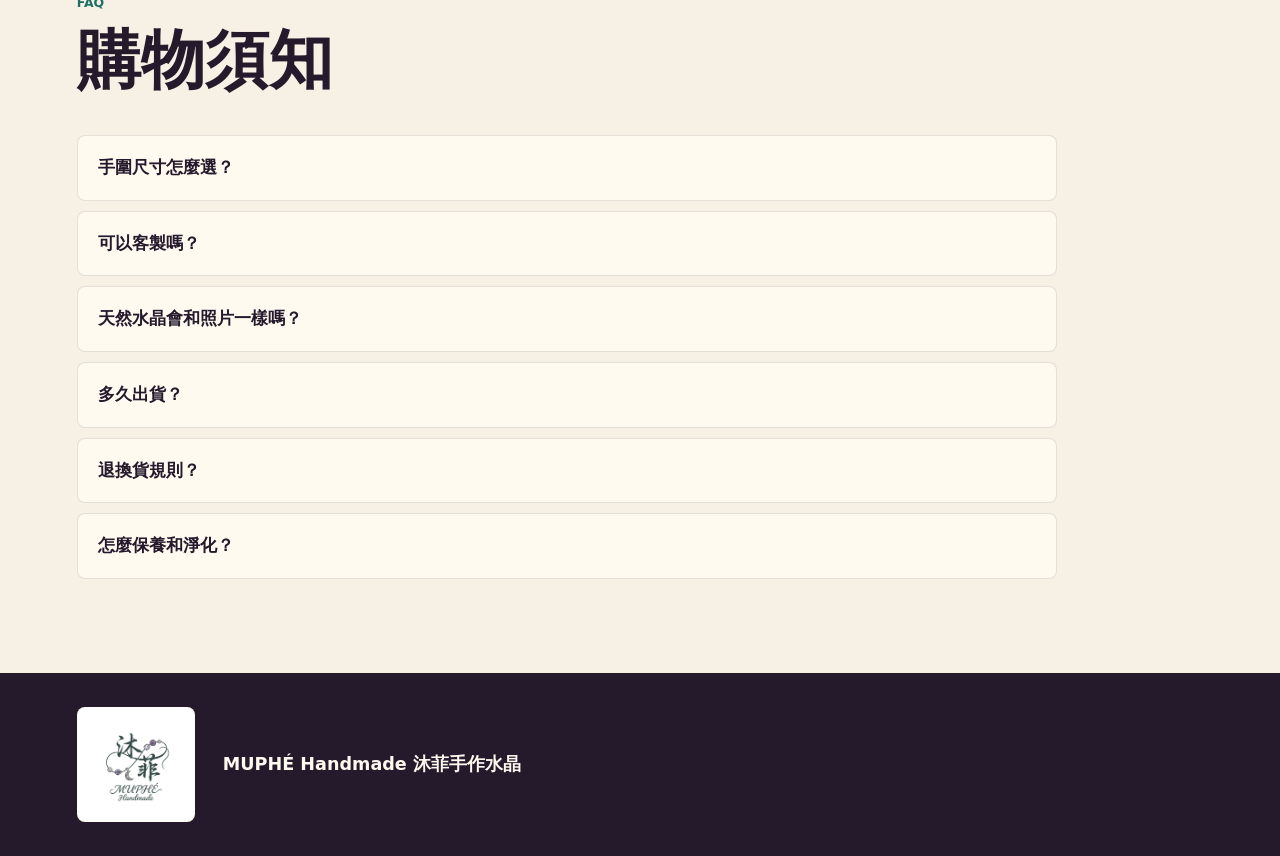
==== commit 9e6712fd: "Split consultation lookup from bracelet profile" ====
--- a/index.html
+++ b/index.html
@@ -63,8 +63,9 @@
             填寫水晶諮詢表單
           </a>
           <div class="hero-secondary-actions">
+            <a class="secondary-link" href="consultation.html">您的諮詢表單</a>
+            <a class="secondary-link" href="bracelet.html">您的手鍊檔案</a>
             <a class="secondary-link" href="#scene">開始場景導購</a>
-            <a class="secondary-link" href="bracelet.html">您的手鍊檔案</a>
           </div>
           <div class="hero-shop-action">
             <a class="secondary-link" href="#shop">客製手鍊參考</a>
--- a/styles.css
+++ b/styles.css
@@ -330,6 +330,7 @@
 .hero-secondary-actions,
 .hero-shop-action {
   display: flex;
+  flex-wrap: wrap;
   gap: 12px;
 }
 
@@ -1551,6 +1552,10 @@
     width: auto;
   }
 
+  .hero-secondary-actions .secondary-link:last-child:nth-child(odd) {
+    grid-column: 1 / -1;
+  }
+
   .hero-shop-action {
     width: 100%;
   }
@@ -1684,6 +1689,35 @@
   padding: 24px;
 }
 
+.bracelet-lookup-mode {
+  background: rgba(75, 45, 95, 0.08);
+  border: 1px solid rgba(75, 45, 95, 0.14);
+  border-radius: 999px;
+  display: grid;
+  gap: 6px;
+  grid-template-columns: repeat(2, minmax(0, 1fr));
+  padding: 5px;
+}
+
+.bracelet-lookup-mode button {
+  background: transparent;
+  border: 0;
+  border-radius: 999px;
+  color: rgba(36, 26, 43, 0.72);
+  cursor: pointer;
+  font: inherit;
+  font-size: 0.92rem;
+  font-weight: 900;
+  min-height: 42px;
+  padding: 0 14px;
+}
+
+.bracelet-lookup-mode button.is-active {
+  background: #fffdf8;
+  box-shadow: 0 8px 20px rgba(36, 26, 43, 0.12);
+  color: var(--plum);
+}
+
 .bracelet-code-form {
   display: grid;
   gap: 10px;
@@ -2057,6 +2091,7 @@
   color: var(--plum);
   display: block;
   font-size: 1.04rem;
+  font-weight: 800;
 }
 
 .profile-crystal-list p,
@@ -2166,8 +2201,159 @@
   margin: 0 0 14px;
 }
 
+.consultation-analysis-panel {
+  display: grid;
+  gap: 14px;
+}
+
+.analysis-report {
+  display: grid;
+  gap: 14px;
+}
+
+.analysis-report-section {
+  background: rgba(255, 255, 255, 0.46);
+  border: 1px solid rgba(36, 26, 43, 0.09);
+  border-radius: 8px;
+  display: grid;
+  gap: 12px;
+  padding: 14px;
+}
+
+.analysis-report-section:first-child {
+  border-color: rgba(75, 45, 95, 0.12);
+}
+
+.analysis-report-section h4 {
+  color: var(--plum);
+  font-size: 1.04rem;
+  font-weight: 900;
+  line-height: 1.42;
+  margin: 0;
+}
+
+.analysis-field {
+  border-top: 1px solid rgba(36, 26, 43, 0.08);
+  display: grid;
+  gap: 7px;
+  padding-top: 10px;
+}
+
+.analysis-field:first-of-type {
+  border-top: 0;
+  padding-top: 0;
+}
+
+.analysis-field strong {
+  color: var(--plum);
+  font-size: 0.82rem;
+  font-weight: 900;
+}
+
+.analysis-field p,
+.analysis-paragraph,
+.analysis-bullet-list,
+.analysis-summary-list {
+  color: var(--muted);
+  font-size: 0.94rem;
+  line-height: 1.72;
+  margin: 0;
+}
+
+.analysis-chip-row {
+  display: flex;
+  flex-wrap: wrap;
+  gap: 8px;
+}
+
+.analysis-chip-row span {
+  background: rgba(75, 45, 95, 0.08);
+  border: 1px solid rgba(75, 45, 95, 0.14);
+  border-radius: 999px;
+  color: var(--plum);
+  font-size: 0.88rem;
+  font-weight: 800;
+  line-height: 1.2;
+  padding: 7px 10px;
+}
+
+.analysis-bullet-list,
+.analysis-summary-list {
+  display: grid;
+  gap: 8px;
+  list-style: none;
+  padding: 0;
+}
+
+.analysis-bullet-list li,
+.analysis-summary-list li {
+  background: rgba(75, 45, 95, 0.06);
+  border-left: 3px solid rgba(199, 122, 116, 0.62);
+  padding: 8px 10px;
+}
+
+.analysis-energy-list li {
+  display: grid;
+  gap: 4px;
+}
+
+.analysis-energy-list strong {
+  color: var(--plum);
+  font-weight: 900;
+}
+
+.analysis-energy-list span {
+  color: var(--muted);
+}
+
+.consultation-guidance-panel {
+  background: rgba(255, 255, 255, 0.46);
+  border-color: rgba(36, 26, 43, 0.09);
+  border-radius: 8px;
+  display: grid;
+  gap: 12px;
+  padding: 14px;
+}
+
+.consultation-guidance-panel h3 {
+  color: var(--plum);
+  font-size: 1.04rem;
+  font-weight: 900;
+  line-height: 1.42;
+  margin: 0;
+}
+
+.consultation-guidance-panel .profile-note-list {
+  color: var(--muted);
+  display: grid;
+  font-size: 0.94rem;
+  gap: 8px;
+  line-height: 1.72;
+  list-style: none;
+  margin: 0;
+  padding: 0;
+}
+
+.consultation-guidance-panel .profile-note-list li {
+  background: rgba(75, 45, 95, 0.06);
+  border-left: 3px solid rgba(199, 122, 116, 0.62);
+  padding: 8px 10px;
+}
+
 .consultation-card-panel .profile-crystal-list {
   grid-template-columns: 1fr;
+}
+
+.consultation-card-panel .profile-crystal-list strong,
+.consultation-card-panel .profile-crystal-list p {
+  color: var(--plum);
+  font-size: 1.04rem;
+  font-weight: 800;
+  line-height: 1.45;
+}
+
+.consultation-card-panel .profile-crystal-list p {
+  margin-top: 8px;
 }
 
 .consultation-tag-row {
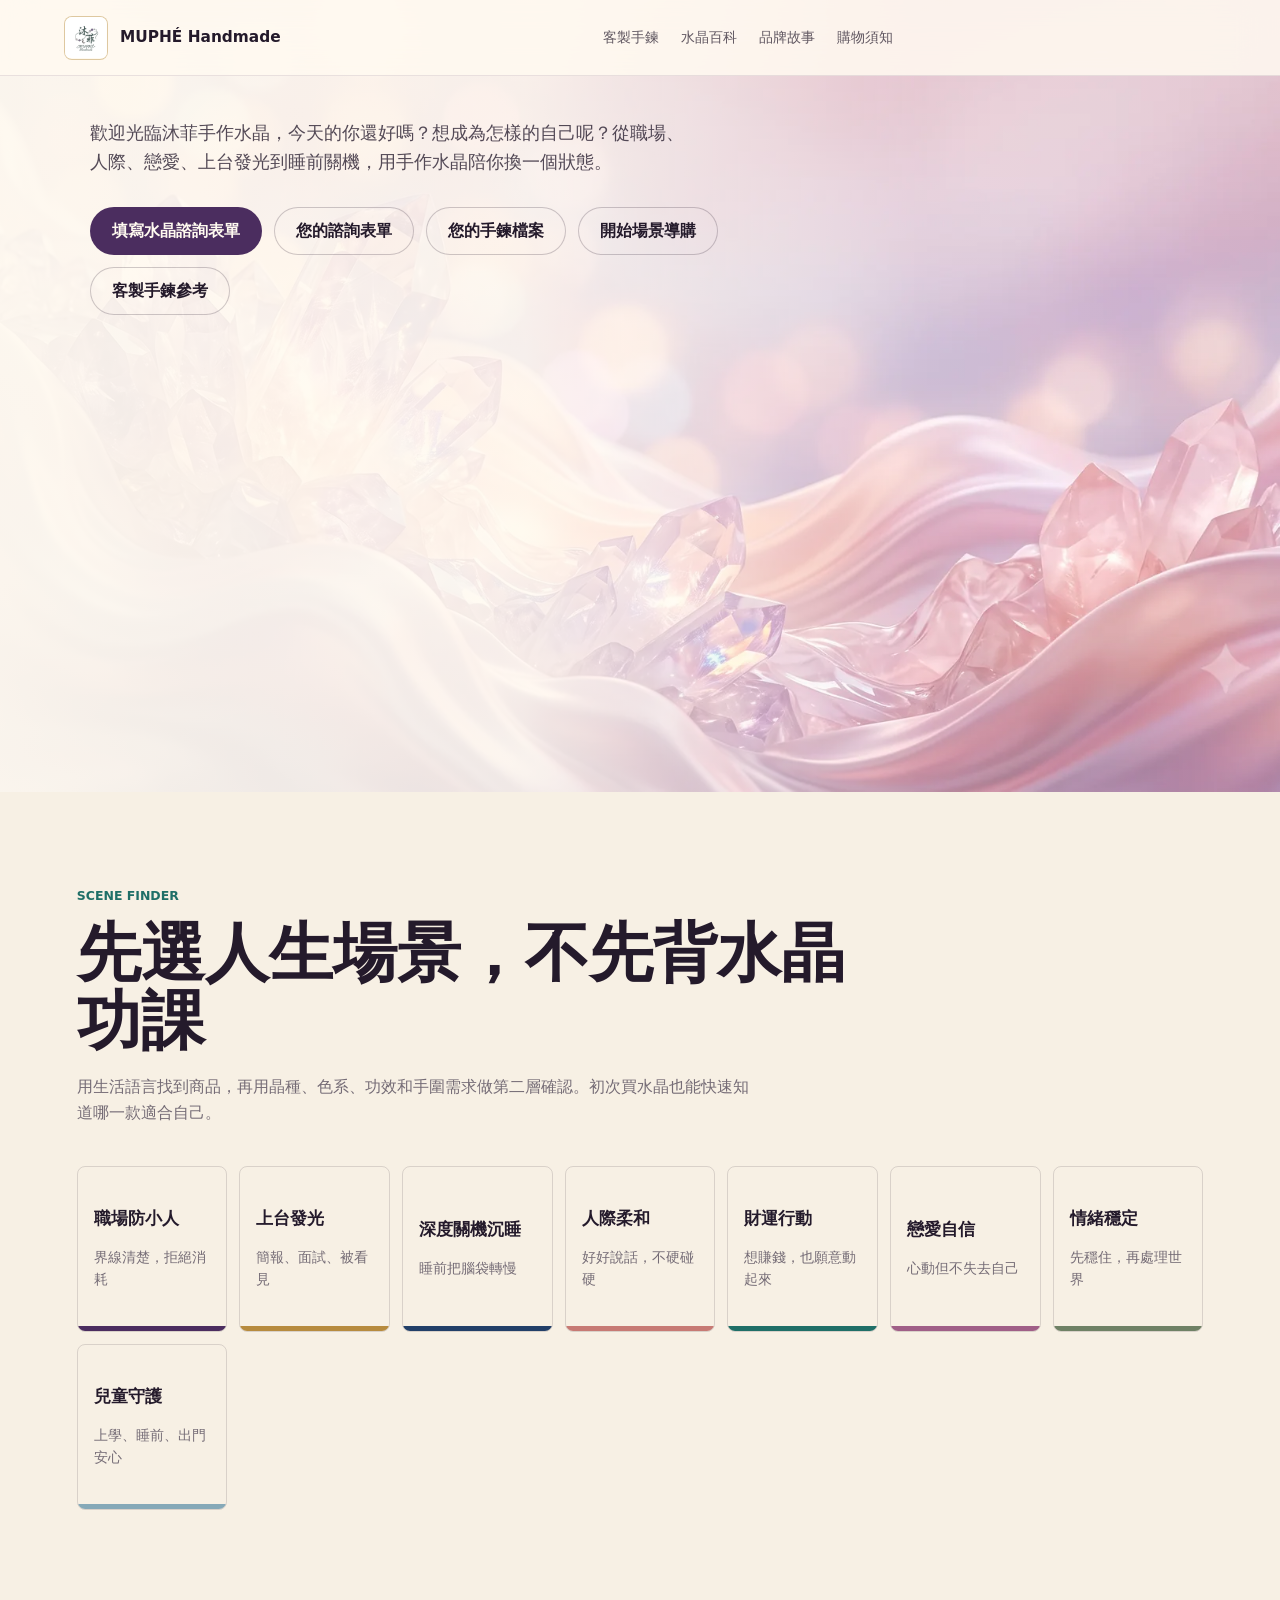
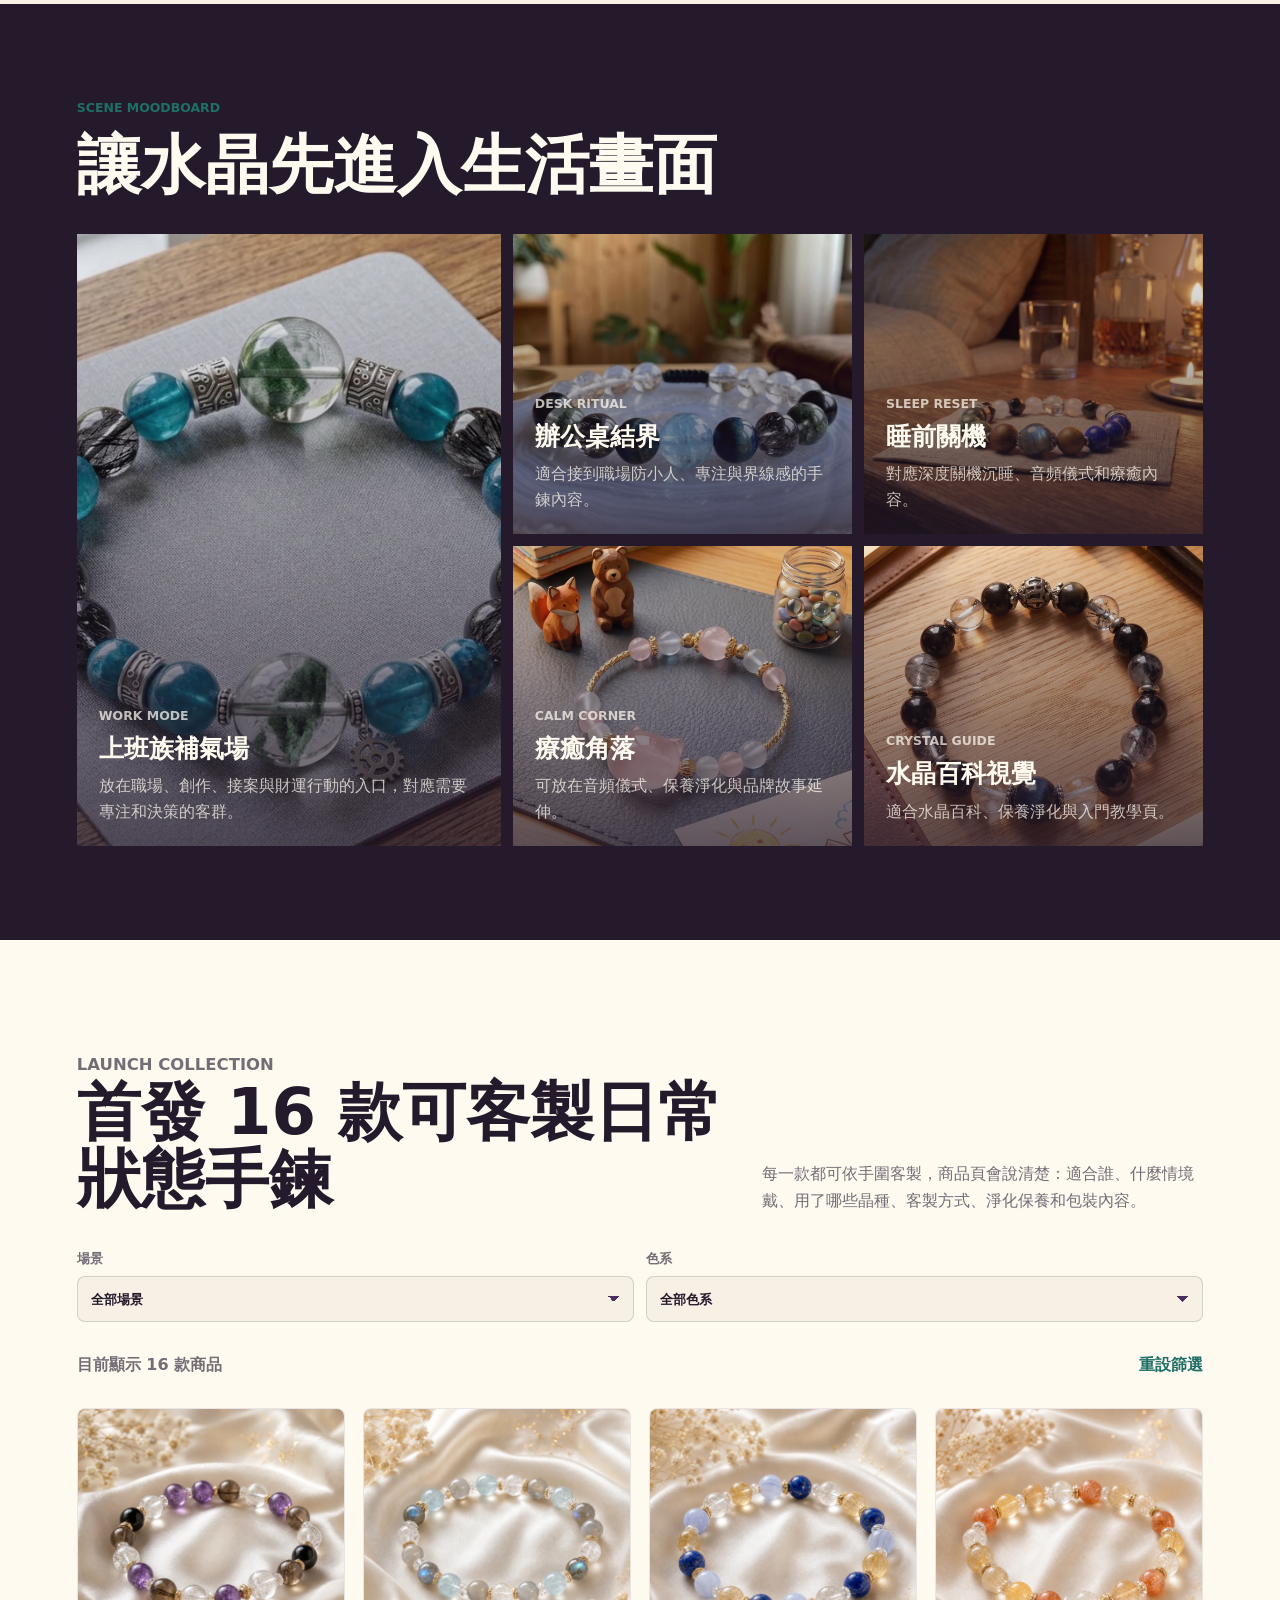
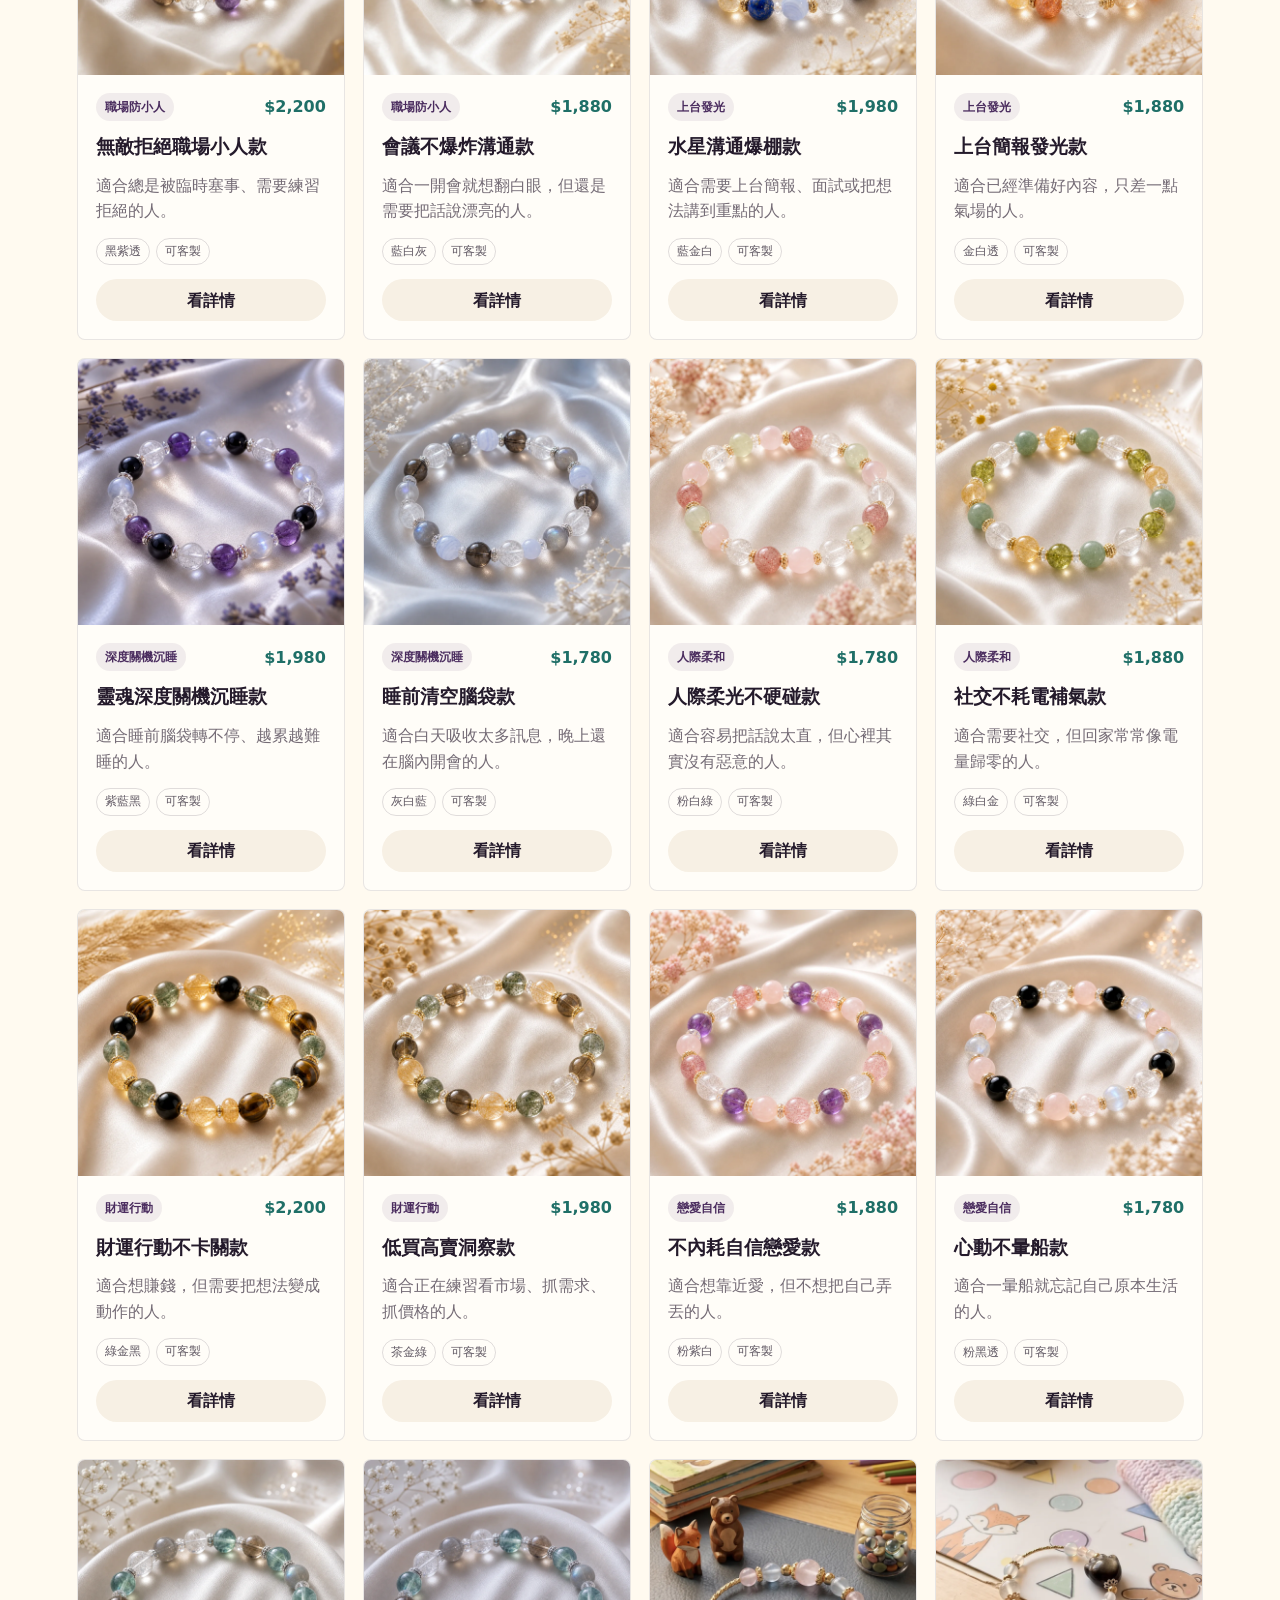
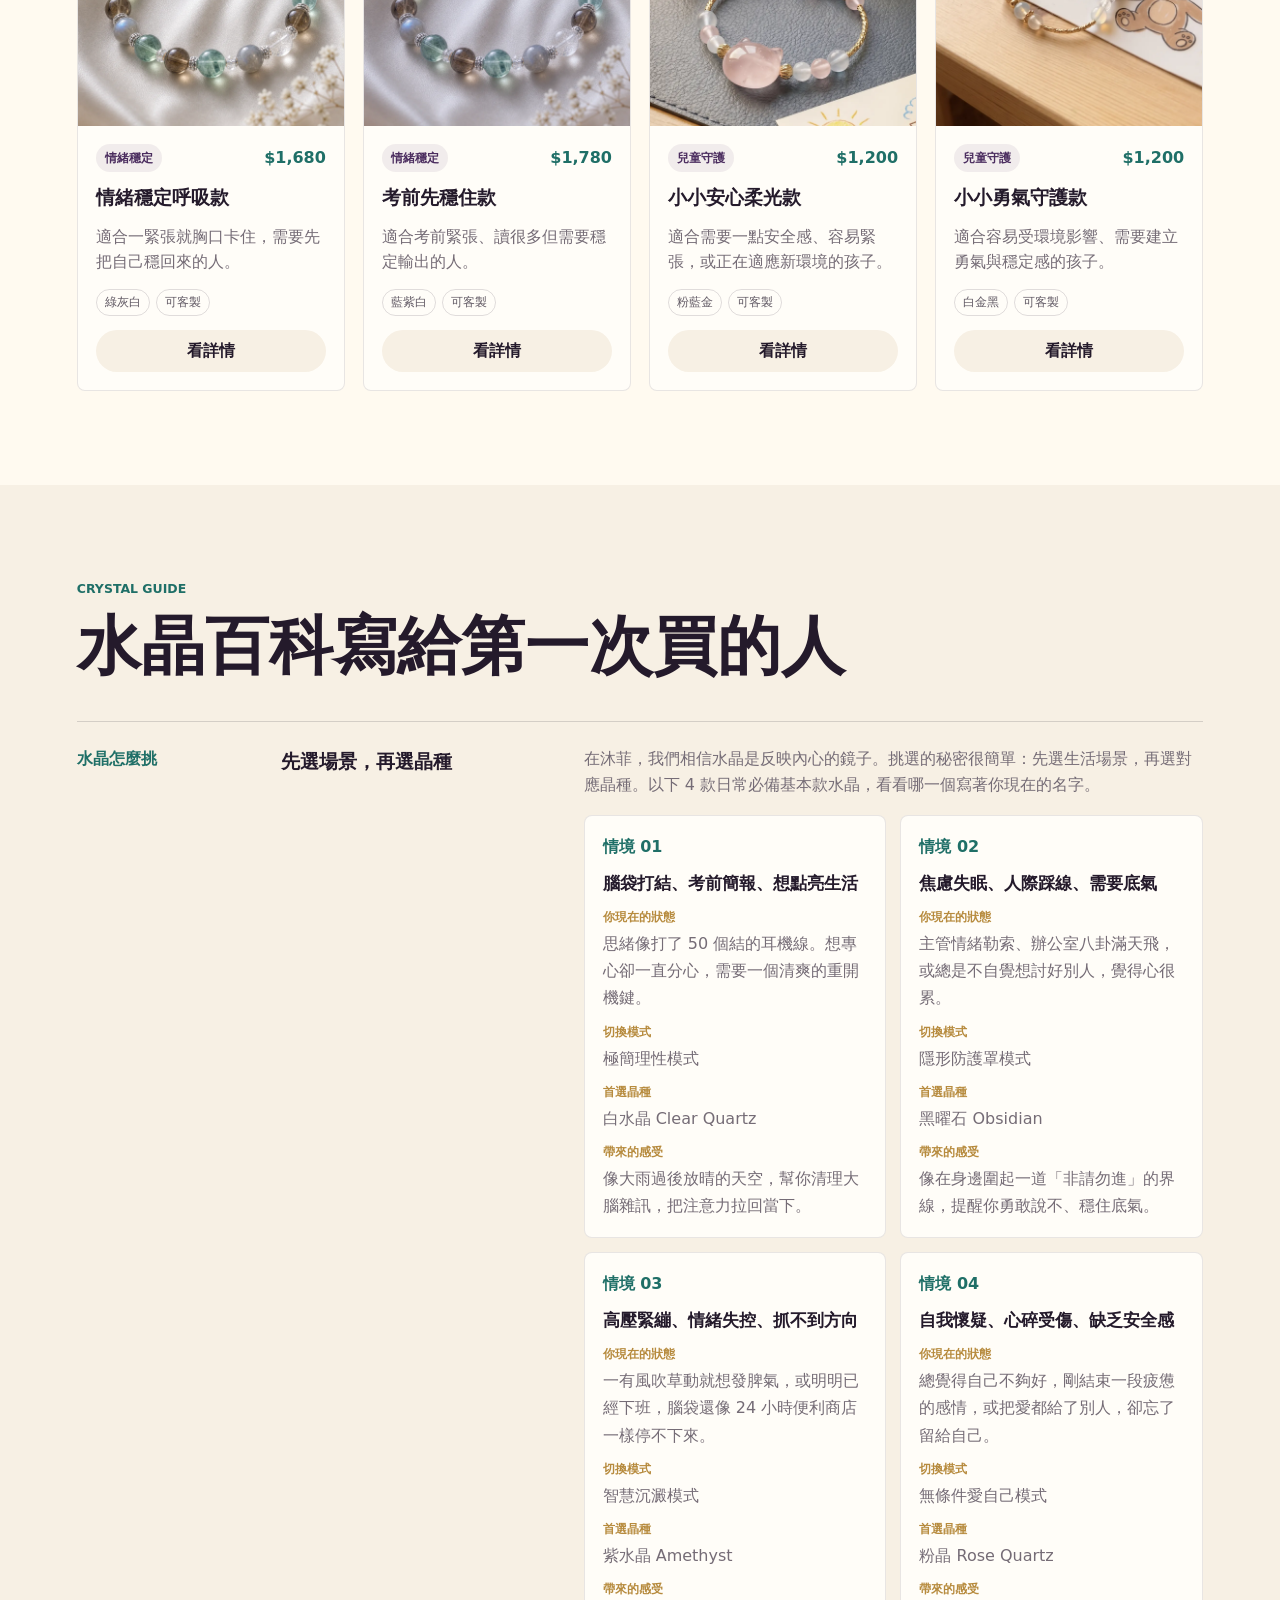
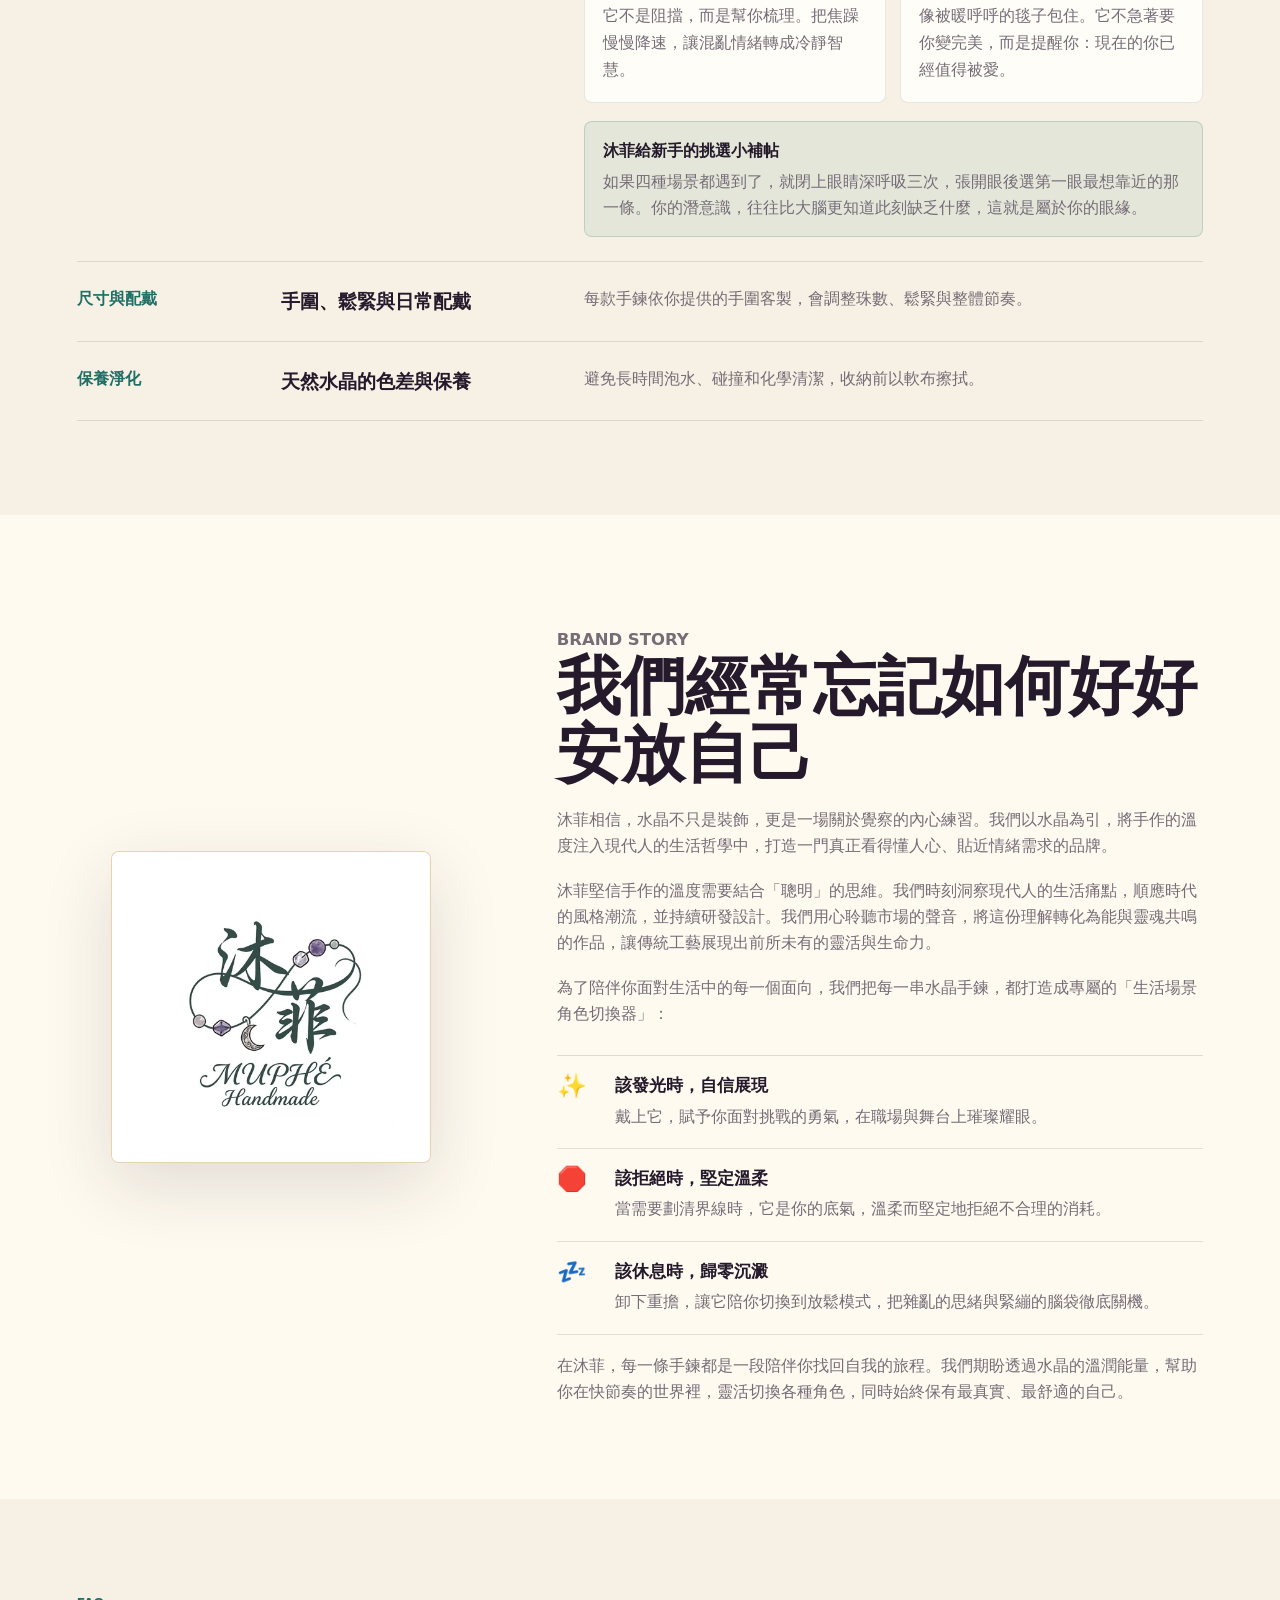
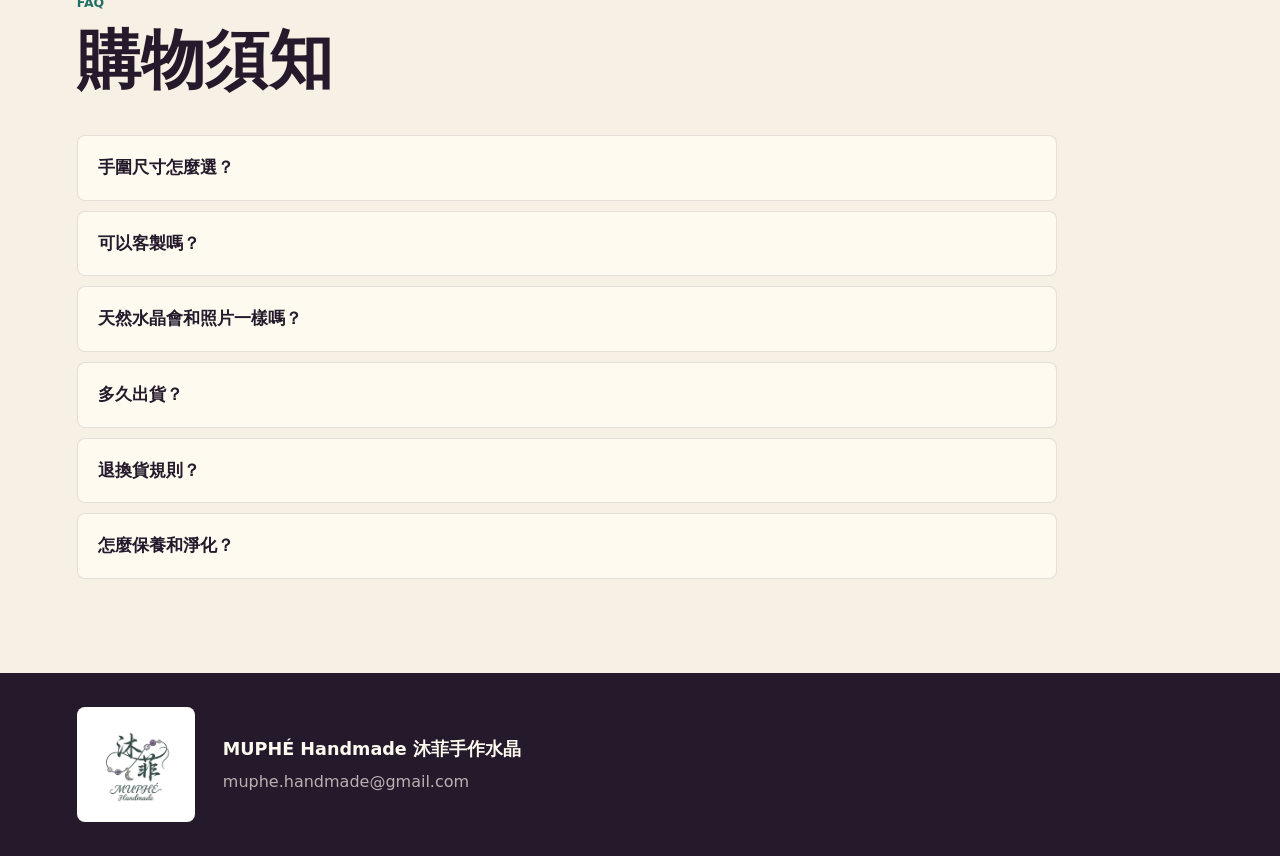
==== commit 5cf627c1: "Consolidate consultation and bracelet workflows" ====
--- a/index.html
+++ b/index.html
@@ -20,7 +20,7 @@
     </a>
 
     <nav class="desktop-nav" aria-label="主導覽">
-      <a href="#shop">客制手鍊</a>
+      <a href="#shop">客製手鍊</a>
       <a href="#guide">水晶百科</a>
       <a href="#story">品牌故事</a>
       <a href="#faq">購物須知</a>
@@ -46,7 +46,7 @@
 
   <div class="mobile-nav" data-mobile-nav aria-label="手機導覽">
     <a href="#scene">場景選水晶</a>
-    <a href="#shop">客制手鍊</a>
+    <a href="#shop">客製手鍊</a>
     <a href="#guide">水晶百科</a>
     <a href="#story">品牌故事</a>
     <a href="#faq">購物須知</a>
@@ -389,6 +389,7 @@
     <img class="footer-logo" src="pic/muphe_logo.webp" alt="MUPHÉ Handmade 沐菲品牌標誌" loading="lazy" />
     <div>
       <strong>MUPHÉ Handmade 沐菲手作水晶</strong>
+      <p><a href="mailto:muphe.handmade@gmail.com?subject=MUPHE%20水晶手鍊客製諮詢">muphe.handmade@gmail.com</a></p>
     </div>
   </footer>
 
